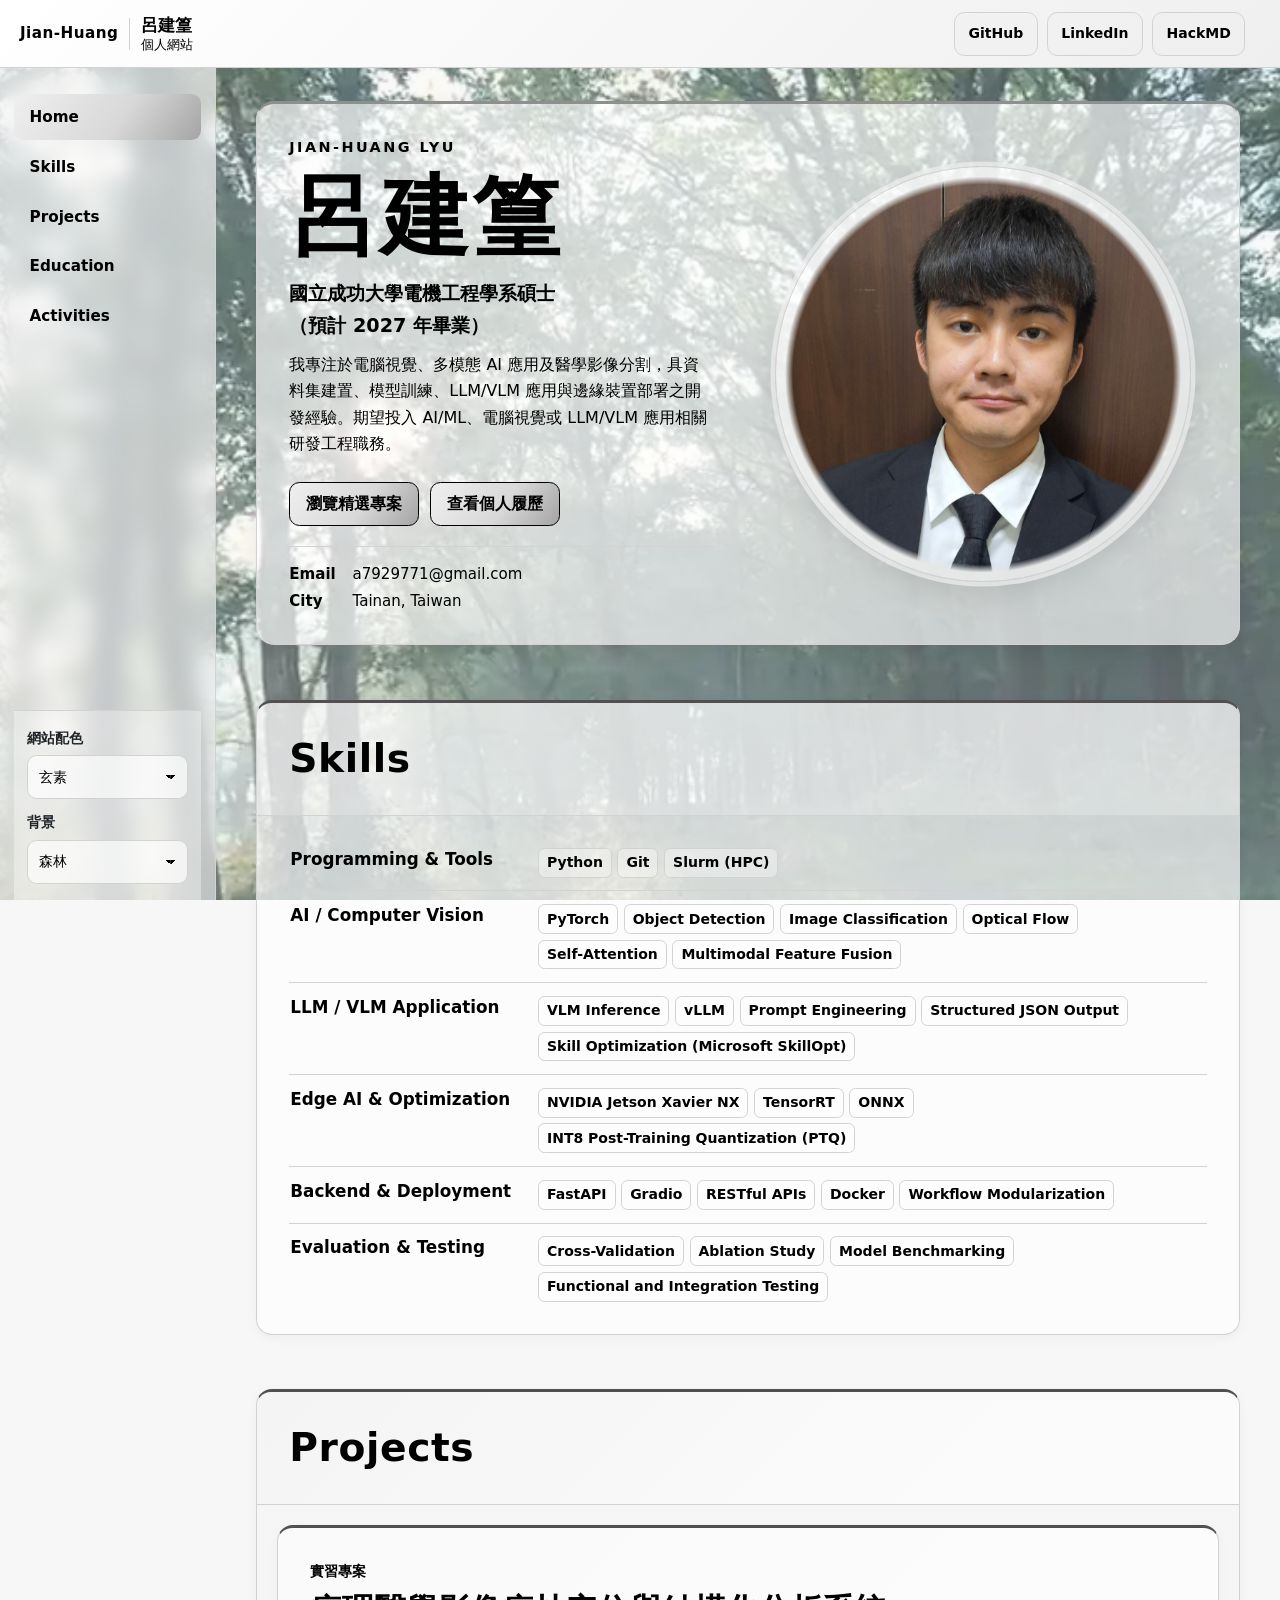
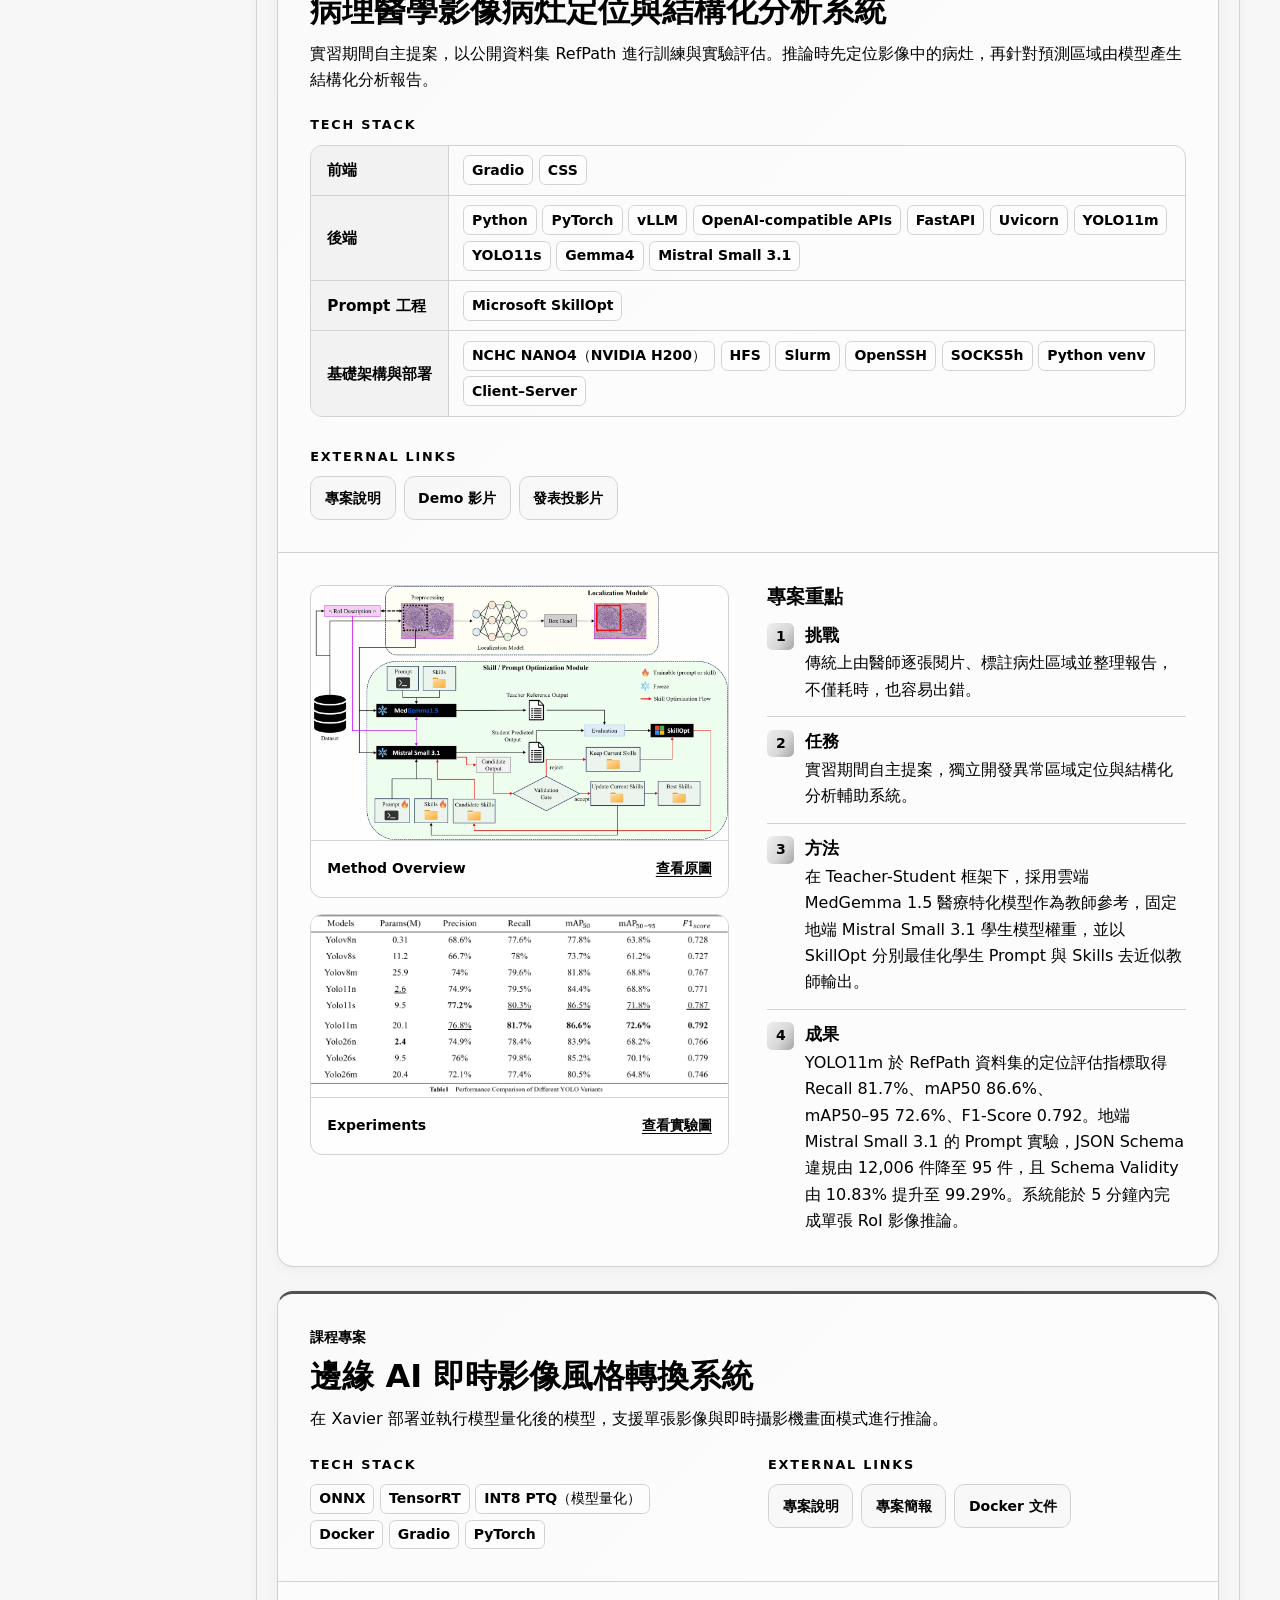
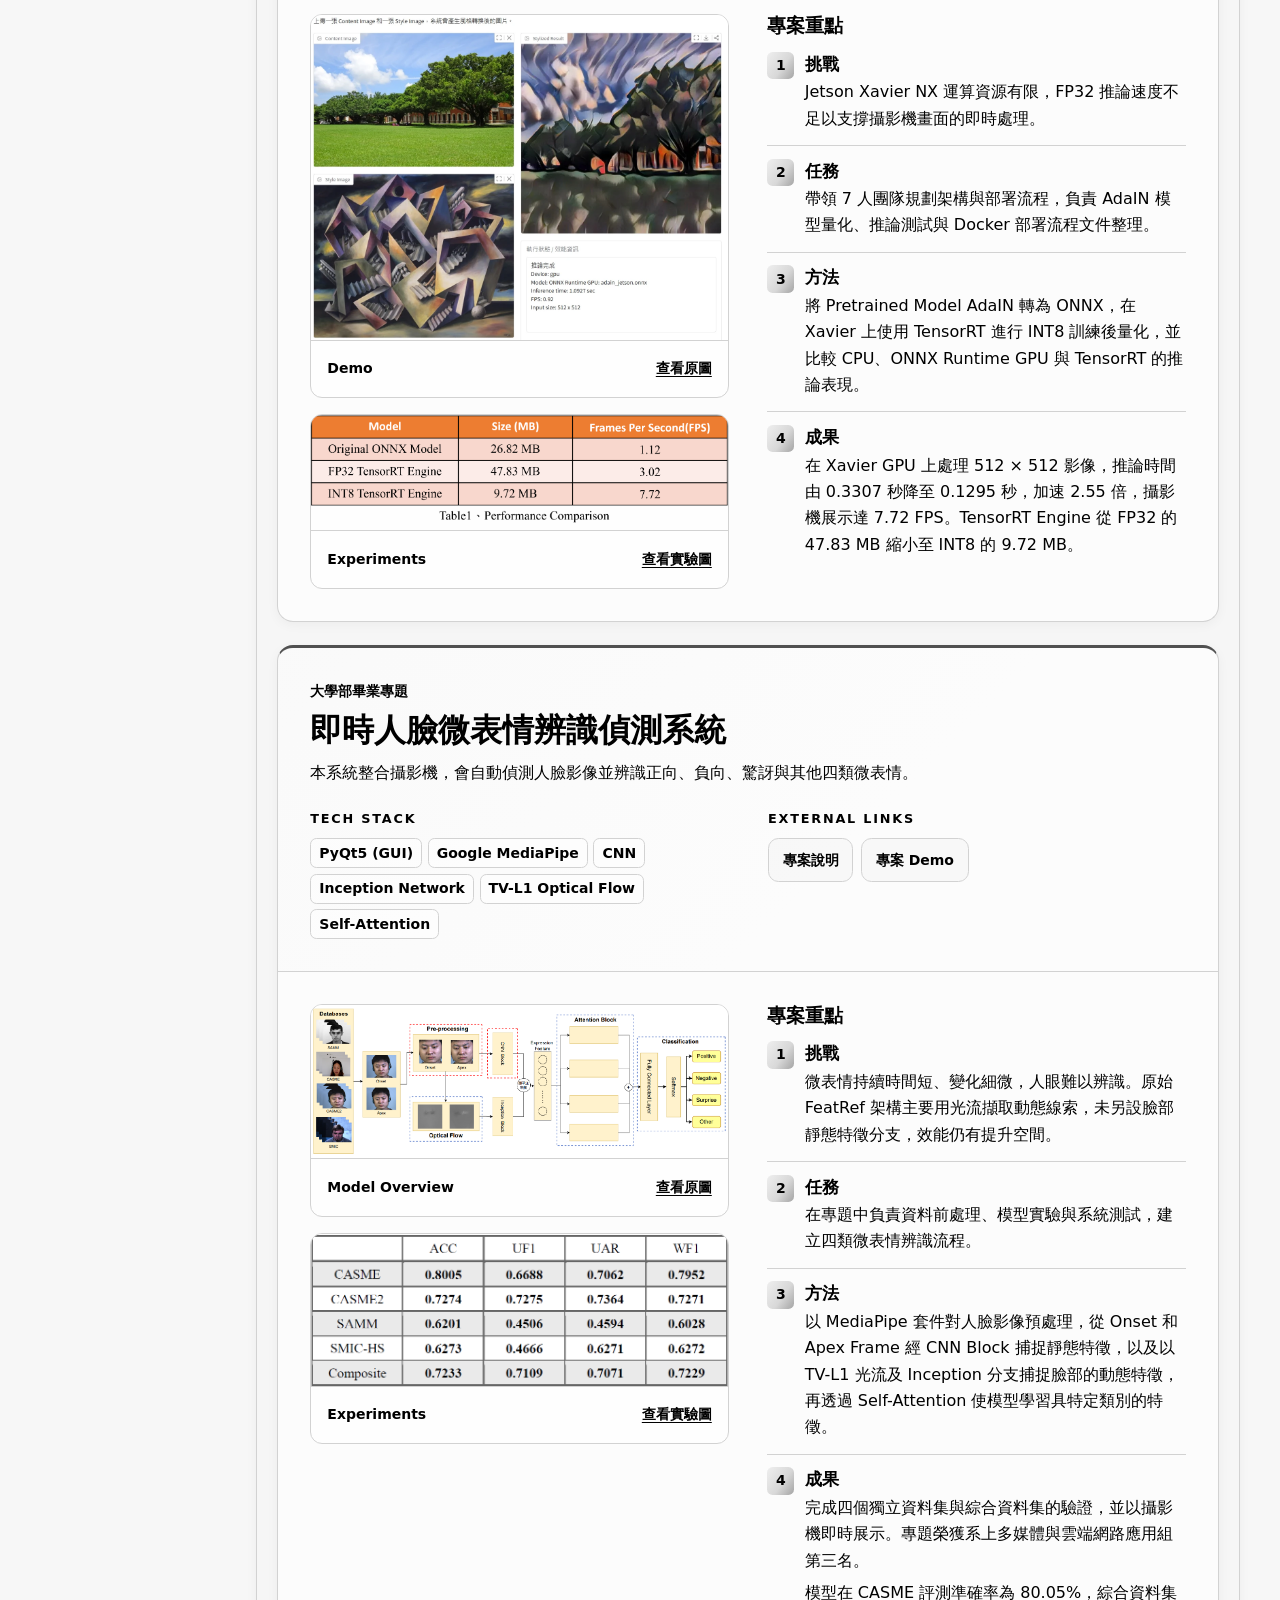
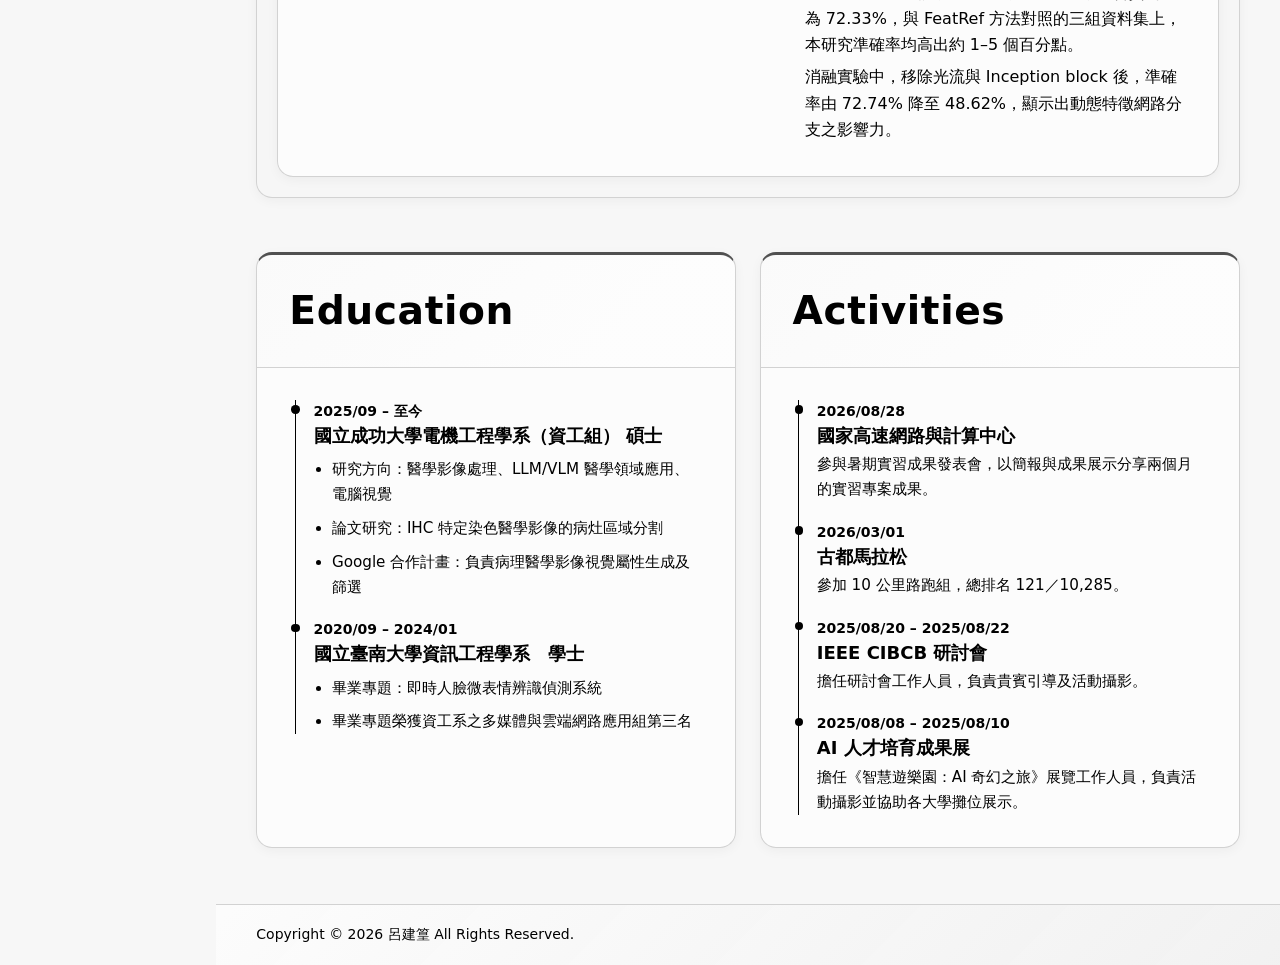
==== index.html @ 76d7e1f9 "Keep only the monochrome and mist palettes and default to monochrome Co-Authored-By: Claude Opus 5.5" ====
<!doctype html>
<html lang="zh-Hant" data-view-theme="monochrome">
<head>
    <meta charset="utf-8">
    <meta name="viewport" content="width=device-width, initial-scale=1">
    <meta name="theme-color" content="#f7f7f7">
    <meta name="description" content="呂建篁的個人作品集與履歷。探索電腦視覺、多模態 AI、醫學影像和 Jetson 邊緣部署專案。">
    <meta property="og:type" content="website">
    <meta property="og:title" content="呂建篁 Jian-Huang Lyu｜個人作品集">
    <meta property="og:description" content="電腦視覺、多模態 AI、醫學影像與邊緣部署作品集。">
    <title>呂建篁 Jian-Huang Lyu｜個人作品集</title>
    <link rel="stylesheet" href="css/styles.css">
    <link rel="stylesheet" href="css/portfolio.css?v=2607e5e10ac8">
    <script src="js/scripts.js?v=33ed504b6211" defer></script>
    <script src="js/image-viewer.js?v=9336eaff604a" defer></script>
</head>
<body class="portfolio sb-nav-fixed">
    <div class="site-background" aria-hidden="true">
        <div class="background-scene" data-background="forest">
            <img src="assets/img/forest-10s.webp" width="854" height="480" alt="" decoding="async" fetchpriority="low">
        </div>
        <div class="background-scene" data-background="beach" hidden>
            <img src="assets/img/beach-poster.webp" width="960" height="540" alt="" loading="lazy" decoding="async" fetchpriority="low">
            <video id="beach-background-video" data-background-src="assets/video/beach.mp4?v=7dfe1536e0ed" autoplay muted loop playsinline preload="none"></video>
        </div>
    </div>
    <a class="skip-link visually-hidden-focusable" href="#main-content">跳到主要內容</a>

    <header class="sb-topnav navbar navbar-expand">
        <a class="navbar-brand brand" href="#main-content">
            <span class="brand-mark" aria-hidden="true">Jian-Huang</span>
            <span class="brand-text">
                <span class="brand-name">呂建篁</span>
                <span class="brand-caption">個人網站</span>
            </span>
        </a>
        <div class="header-actions">
            <a class="btn btn-header" href="https://github.com/JianHuangLyu" target="_blank" rel="noopener">GitHub</a>
            <a class="btn btn-header" href="https://www.linkedin.com/in/jianhuanglyu" target="_blank" rel="noopener">LinkedIn</a>
            <a class="btn btn-header" href="https://hackmd.io/@abcd09500" target="_blank" rel="noopener">HackMD</a>
            <button class="btn btn-header menu-toggle" type="button" id="sidebarToggle" aria-expanded="false" aria-controls="layoutSidenav_nav" hidden>
                <span class="menu-icon" aria-hidden="true"></span>
                <span>章節選單</span>
            </button>
        </div>
    </header>

    <div id="layoutSidenav">
        <div id="layoutSidenav_nav">
            <nav class="sb-sidenav sb-sidenav-light" aria-label="主要導覽">
                <div class="sb-sidenav-menu">
                    <div class="nav" id="section-menu">
                        <a class="nav-link active" aria-current="location" href="#home" lang="en">Home</a>
                        <a class="nav-link" href="#skills" lang="en">Skills</a>
                        <a class="nav-link" href="#projects" lang="en">Projects</a>
                        <a class="nav-link" href="#education" lang="en">Education</a>
                        <a class="nav-link" href="#activities" lang="en">Activities</a>
                    </div>
                </div>
                <div class="sb-sidenav-footer" hidden>
                    <label class="view-theme-control" for="portfolio-view-theme">
                        網站配色
                        <select id="portfolio-view-theme">
                            <option value="monochrome">玄素</option>
                            <option value="mist">霧藍</option>
                        </select>
                    </label>
                    <div class="background-controls" hidden>
                        <label class="view-theme-control" for="portfolio-background">
                            背景
                            <select id="portfolio-background">
                                <option value="forest">森林</option>
                                <option value="beach" disabled>海灘</option>
                                <option value="none">無</option>
                            </select>
                        </label>
                        <button type="button" class="btn btn-header background-toggle" id="background-toggle" aria-controls="beach-background-video" hidden>播放背景</button>
                    </div>
                </div>
            </nav>
        </div>
        <div class="nav-scrim" aria-hidden="true" hidden></div>

        <div id="layoutSidenav_content">
            <main id="main-content" class="portfolio-shell" tabindex="-1">
                <section id="home" class="hero" aria-labelledby="hero-title" tabindex="-1">
                    <div class="hero-copy">
                        <p class="hero-name" lang="en">Jian-Huang Lyu</p>
                        <h1 id="hero-title">呂建篁</h1>
                        <p class="hero-focus">國立成功大學電機工程學系碩士<span class="hero-focus-note">（預計 2027 年畢業）</span></p>
                        <p class="hero-intro">我專注於電腦視覺、多模態 AI 應用及醫學影像分割，具資料集建置、模型訓練、LLM/VLM 應用與邊緣裝置部署之開發經驗。期望投入 AI/ML、電腦視覺或 LLM/VLM 應用相關研發工程職務。</p>
                        <div class="hero-actions">
                            <a class="btn btn-accent" href="#projects">瀏覽精選專案</a>
                            <a class="btn btn-accent" href="https://drive.google.com/file/d/1vBFfm8cvseu5qnkpBR-wVfnuOK81z-iy/view?usp=sharing" target="_blank" rel="noopener">查看個人履歷</a>
                        </div>
                        <dl class="hero-contact" lang="en" aria-label="Contact information">
                            <div><dt>Email</dt><dd><a>a7929771@gmail.com</a></dd></div>
                            <div><dt>City</dt><dd>Tainan, Taiwan</dd></div>
                        </dl>
                    </div>
                    <figure class="hero-portrait">
                        <img class="hero-image" src="assets/img/portrait.jpg" width="1108" height="1477" alt="呂建篁的個人照片" style="font-size: 9px">
                    </figure>
                </section>

                <section id="skills" class="portfolio-section" aria-labelledby="skills-title" tabindex="-1">
                    <div class="card resume-card">
                        <header class="project-header">
                            <h2 class="section-title" id="skills-title" lang="en">Skills</h2>
                        </header>
                        <div class="card-body">
                            <table class="skills-table" aria-labelledby="skills-title" lang="en">
                                <tbody>
                                    <tr>
                                        <th scope="row">Programming &amp; Tools</th>
                                        <td>
                                            <ul class="tag-list" role="list">
                                                <li>Python</li>
                                                <li>Git</li>
                                                <li>Slurm (HPC)</li>
                                            </ul>
                                        </td>
                                    </tr>
                                    <tr>
                                        <th scope="row">AI / Computer Vision</th>
                                        <td>
                                            <ul class="tag-list" role="list">
                                                <li>PyTorch</li>
                                                <li>Object Detection</li>
                                                <li>Image Classification</li>
                                                <li>Optical Flow</li>
                                                <li>Self-Attention</li>
                                                <li>Multimodal Feature Fusion</li>
                                            </ul>
                                        </td>
                                    </tr>
                                    <tr>
                                        <th scope="row">LLM / VLM Application</th>
                                        <td>
                                            <ul class="tag-list" role="list">
                                                <li>VLM Inference</li>
                                                <li>vLLM</li>
                                                <li>Prompt Engineering</li>
                                                <li>Structured JSON Output</li>
                                                <li>Skill Optimization (Microsoft SkillOpt)</li>
                                            </ul>
                                        </td>
                                    </tr>
                                    <tr>
                                        <th scope="row">Edge AI &amp; Optimization</th>
                                        <td>
                                            <ul class="tag-list" role="list">
                                                <li>NVIDIA Jetson Xavier NX</li>
                                                <li>TensorRT</li>
                                                <li>ONNX</li>
                                                <li>INT8 Post-Training Quantization (PTQ)</li>
                                            </ul>
                                        </td>
                                    </tr>
                                    <tr>
                                        <th scope="row">Backend &amp; Deployment</th>
                                        <td>
                                            <ul class="tag-list" role="list">
                                                <li>FastAPI</li>
                                                <li>Gradio</li>
                                                <li>RESTful APIs</li>
                                                <li>Docker</li>
                                                <li>Workflow Modularization</li>
                                            </ul>
                                        </td>
                                    </tr>
                                    <tr>
                                        <th scope="row">Evaluation &amp; Testing</th>
                                        <td>
                                            <ul class="tag-list" role="list">
                                                <li>Cross-Validation</li>
                                                <li>Ablation Study</li>
                                                <li>Model Benchmarking</li>
                                                <li>Functional and Integration Testing</li>
                                            </ul>
                                        </td>
                                    </tr>
                                </tbody>
                            </table>
                        </div>
                    </div>
                </section>

                <section id="projects" class="portfolio-section card projects-section" aria-labelledby="projects-title" tabindex="-1">
                    <header class="project-header">
                        <h2 class="section-title" id="projects-title" lang="en">Projects</h2>
                    </header>
                    <div class="project-list">
                        <article class="card project-card project-pathology" id="project-pathology" aria-labelledby="pathology-title" tabindex="-1">
                            <header class="project-header">
                                <p class="project-context">實習專案</p>
                                <h3 id="pathology-title">病理醫學影像病灶定位與結構化分析系統</h3>
                                <p class="project-summary">實習期間自主提案，以公開資料集 RefPath 進行訓練與實驗評估。推論時先定位影像中的病灶，再針對預測區域由模型產生結構化分析報告。</p>
                                <div class="project-meta">
                                    <section class="project-meta-panel project-tech">
                                        <h4 lang="en">Tech Stack</h4>
                                        <div class="project-stack-grid">
                                            <section class="project-stack-group">
                                                <h5>前端</h5>
                                                <ul class="tag-list project-skills" role="list">
                                                    <li>Gradio</li>
                                                    <li>CSS</li>
                                                </ul>
                                            </section>
                                            <section class="project-stack-group">
                                                <h5>後端</h5>
                                                <ul class="tag-list project-skills" role="list">
                                                    <li>Python</li>
                                                    <li>PyTorch</li>
                                                    <li>vLLM</li>
                                                    <li>OpenAI-compatible APIs</li>
                                                    <li>FastAPI</li>
                                                    <li>Uvicorn</li>
                                                    <li>YOLO11m</li>
                                                    <li>YOLO11s</li>
                                                    <li>Gemma4</li>
                                                    <li>Mistral Small 3.1</li>
                                                </ul>
                                            </section>
                                            <section class="project-stack-group">
                                                <h5>Prompt 工程</h5>
                                                <ul class="tag-list project-skills" role="list">
                                                    <li>Microsoft SkillOpt</li>
                                                </ul>
                                            </section>
                                            <section class="project-stack-group">
                                                <h5>基礎架構與部署</h5>
                                                <ul class="tag-list project-skills" role="list">
                                                    <li>NCHC NANO4（NVIDIA H200）</li>
                                                    <li>HFS</li>
                                                    <li>Slurm</li>
                                                    <li>OpenSSH</li>
                                                    <li>SOCKS5h</li>
                                                    <li>Python venv</li>
                                                    <li>Client–Server</li>
                                                </ul>
                                            </section>
                                        </div>
                                    </section>
                                    <section class="project-meta-panel project-resources">
                                        <h4 lang="en">External Links</h4>
                                        <div class="project-links" role="group" aria-label="實習專案連結">
                                            <a class="btn btn-header project-source" href="https://github.com/JianHuangLyu/Structured-Pathology-Image-Analysis-via-YOLO-Based-Abnormality-Detection-and-skill-optimization/blob/main/README.md" aria-describedby="pathology-title" target="_blank" rel="noopener">專案說明</a>
                                            <a class="btn btn-header" href="https://youtu.be/1BliE2S8V1c" aria-describedby="pathology-title" target="_blank" rel="noopener">Demo 影片</a>
                                            <a class="btn btn-header" href="https://docs.google.com/presentation/d/1-3s4H_59ZUVVIXolgl8v3kofn-X0EsVymyNLGiIA_hE/edit?usp=sharing" aria-describedby="pathology-title" target="_blank" rel="noopener">發表投影片</a>
                                        </div>
                                    </section>
                                </div>
                            </header>
                            <div class="project-body">
                                <div class="project-figures">
                                    <figure class="project-media">
                                        <img src="assets/img/projects/pathology-architecture.webp" width="1440" height="876" loading="lazy" decoding="async" alt="定位模型在病理影像框出候選區域，並比對教師與學生的輸出以迭代提示詞或技能。">
                                        <figcaption>
                                            <span class="project-media-caption">Method Overview</span>
                                            <button type="button" class="project-media-source" aria-haspopup="dialog" aria-controls="project-image-viewer" data-viewer-src="assets/img/projects/pathology-architecture-original.png" data-viewer-preview="assets/img/projects/pathology-architecture.webp" data-viewer-width="2837" data-viewer-height="1726" data-viewer-title="病理影像分析系統架構">查看原圖</button>
                                        </figcaption>
                                    </figure>
                                    <figure class="project-media" id="pathology-experiments">
                                        <img src="assets/img/projects/pathology-experiments/yolo-comparison-preview.webp" width="1120" height="487" loading="lazy" decoding="async" alt="YOLO 各版本的參數量、Precision、Recall、mAP 與 F1 分數比較。">
                                        <figcaption>
                                            <span class="project-media-caption" lang="en">Experiments</span>
                                            <button type="button" class="project-media-source" aria-haspopup="dialog" aria-controls="project-image-viewer" data-viewer-gallery="pathology-experiment-gallery">查看實驗圖</button>
                                        </figcaption>
                                    </figure>
                                    <figure class="project-visual project-flow" hidden>
                                        <figcaption>病理影像分析流程</figcaption>
                                        <ol class="flow-steps">
                                            <li>YOLO 定位</li><li>人工選取 ROI</li><li>VLM 報告</li>
                                        </ol>
                                    </figure>
                                </div>
                                <div class="project-notes">
                                    <h4>專案重點</h4>
                                    <ul class="star-list" role="list">
                                        <li class="star-situation">
                                            <span class="star-letter" aria-hidden="true">1</span>
                                            <div>
                                                <h5>挑戰</h5>
                                                <p>傳統上由醫師逐張閱片、標註病灶區域並整理報告，不僅耗時，也容易出錯。</p>
                                            </div>
                                        </li>
                                        <li class="star-task">
                                            <span class="star-letter" aria-hidden="true">2</span>
                                            <div>
                                                <h5>任務</h5>
                                                <p>實習期間自主提案，獨立開發異常區域定位與結構化分析輔助系統。</p>
                                            </div>
                                        </li>
                                        <li class="star-action">
                                            <span class="star-letter" aria-hidden="true">3</span>
                                            <div>
                                                <h5>方法</h5>
                                                <p>在 Teacher-&#8288;Student 框架下，採用雲端 MedGemma&nbsp;1.5 醫療特化模型作為教師參考，固定地端 Mistral&nbsp;Small&nbsp;3.1 學生模型權重，並以 SkillOpt 分別最佳化學生 Prompt 與 Skills 去近似教師輸出。</p>
                                            </div>
                                        </li>
                                        <li class="star-result">
                                            <span class="star-letter" aria-hidden="true">4</span>
                                            <div>
                                                <h5>成果</h5>
                                                <p>YOLO11m 於 RefPath 資料集的定位評估指標取得 Recall&nbsp;81.7%、mAP50&nbsp;86.6%、mAP50–&#8288;95&nbsp;72.6%、F1-&#8288;Score&nbsp;0.792。地端 Mistral&nbsp;Small&nbsp;3.1 的 Prompt 實驗，JSON&nbsp;Schema 違規由 12,006&nbsp;件降至 95&nbsp;件，且 Schema&nbsp;Validity 由 10.83% 提升至 99.29%。系統能於 5&nbsp;分鐘內完成單張 RoI 影像推論。</p>
                                            </div>
                                        </li>
                                    </ul>
                                </div>
                            </div>
                        </article>

                        <article class="card project-card project-edge" id="project-edge" aria-labelledby="edge-title" tabindex="-1">
                            <header class="project-header">
                                <p class="project-context">課程專案</p>
                                <h3 id="edge-title">邊緣 AI 即時影像風格轉換系統</h3>
                                <p class="project-summary">在 Xavier 部署並執行模型量化後的模型，支援單張影像與即時攝影機畫面模式進行推論。</p>
                                <div class="project-meta">
                                    <section class="project-meta-panel project-tech">
                                        <h4 lang="en">Tech Stack</h4>
                                        <ul class="tag-list project-skills" aria-label="使用技術" role="list">
                                            <li hidden>AdaIN</li><li>ONNX</li><li>TensorRT</li><li>INT8 PTQ（模型量化）</li><li>Docker</li><li>Gradio</li><li>PyTorch</li>
                                        </ul>
                                    </section>
                                    <section class="project-meta-panel project-resources">
                                        <h4 lang="en">External Links</h4>
                                        <div class="project-links" role="group" aria-label="邊緣 AI 專案連結">
                                            <a class="btn btn-header project-source" href="https://github.com/JianHuangLyu/Master/tree/main/114-2/ARTIFICAL%20INTELLIGENCE%20IN%20DIGITAL%20SIGNAL%20ANALYSIS%20AND%20ITS%20APPLICATIONS/Image-Style-Transfer" aria-describedby="edge-title" target="_blank" rel="noopener">專案說明</a>
                                            <a class="btn btn-header" href="https://docs.google.com/presentation/d/1BzTQxur_tb-BX7tnjprv2iyfuoyTL0Am/edit?usp=sharing&amp;ouid=105064244977899019676&amp;rtpof=true&amp;sd=true" aria-describedby="edge-title" target="_blank" rel="noopener">專案簡報</a>
                                            <a class="btn btn-header" href="https://hackmd.io/@abcd09500/r1MNSk1czg" aria-describedby="edge-title" target="_blank" rel="noopener">Docker 文件</a>
                                        </div>
                                    </section>
                                </div>
                            </header>
                            <div class="project-body">
                                <div class="project-figures">
                                    <figure class="project-media">
                                        <img src="assets/img/projects/jetson-style-transfer.webp" width="1226" height="954" loading="lazy" decoding="async" alt="原始草地照片與風格參考圖在左側，右側顯示套用幾何畫風的轉換結果。">
                                        <figcaption>
                                            <span class="project-media-caption">Demo</span>
                                            <button type="button" class="project-media-source" aria-haspopup="dialog" aria-controls="project-image-viewer" data-viewer-src="assets/img/projects/jetson-style-transfer-original.jpg" data-viewer-preview="assets/img/projects/jetson-style-transfer.webp" data-viewer-width="1226" data-viewer-height="954" data-viewer-title="即時影像風格轉換示範">查看原圖</button>
                                        </figcaption>
                                    </figure>
                                    <figure class="project-media" id="edge-experiments">
                                        <img src="assets/img/projects/edge-experiments/Result1.png" width="2513" height="691" loading="lazy" decoding="async" alt="原始 ONNX 模型、FP32 與 INT8 TensorRT 的模型體積與每秒影格數比較。">
                                        <figcaption>
                                            <span class="project-media-caption" lang="en">Experiments</span>
                                            <button type="button" class="project-media-source" aria-haspopup="dialog" aria-controls="project-image-viewer" data-viewer-gallery="edge-experiment-gallery">查看實驗圖</button>
                                        </figcaption>
                                    </figure>
                                    <figure class="project-visual project-flow" hidden>
                                        <figcaption>邊緣部署流程</figcaption>
                                        <ol class="flow-steps">
                                            <li>AdaIN 轉 ONNX</li><li>TensorRT INT8</li><li>Jetson 即時推論</li>
                                        </ol>
                                    </figure>
                                </div>
                                <div class="project-notes">
                                    <h4>專案重點</h4>
                                    <ul class="star-list" role="list">
                                        <li class="star-situation">
                                            <span class="star-letter" aria-hidden="true">1</span>
                                            <div>
                                                <h5>挑戰</h5>
                                                <p>Jetson&nbsp;Xavier&nbsp;NX 運算資源有限，FP32 推論速度不足以支撐攝影機畫面的即時處理。</p>
                                            </div>
                                        </li>
                                        <li class="star-task">
                                            <span class="star-letter" aria-hidden="true">2</span>
                                            <div>
                                                <h5>任務</h5>
                                                <p>帶領 7&nbsp;人團隊規劃架構與部署流程，負責 AdaIN 模型量化、推論測試與 Docker 部署流程文件整理。</p>
                                            </div>
                                        </li>
                                        <li class="star-action">
                                            <span class="star-letter" aria-hidden="true">3</span>
                                            <div>
                                                <h5>方法</h5>
                                                <p>將 Pretrained&nbsp;Model&nbsp;AdaIN 轉為 ONNX，在 Xavier 上使用 TensorRT 進行 INT8 訓練後量化，並比較 CPU、ONNX&nbsp;Runtime&nbsp;GPU 與 TensorRT 的推論表現。</p>
                                            </div>
                                        </li>
                                        <li class="star-result">
                                            <span class="star-letter" aria-hidden="true">4</span>
                                            <div>
                                                <h5>成果</h5>
                                                <p>在 Xavier&nbsp;GPU 上處理 512&nbsp;×&nbsp;512 影像，推論時間由 0.3307&nbsp;秒降至 0.1295&nbsp;秒，加速 2.55&nbsp;倍，攝影機展示達 7.72&nbsp;FPS。TensorRT&nbsp;Engine 從 FP32 的 47.83&nbsp;MB 縮小至 INT8 的 9.72&nbsp;MB。</p>
                                            </div>
                                        </li>
                                    </ul>
                                </div>
                            </div>
                        </article>

                        <article class="card project-card project-expression" id="project-expression" aria-labelledby="expression-title" tabindex="-1">
                            <header class="project-header">
                                <p class="project-context">大學部畢業專題</p>
                                <h3 id="expression-title">即時人臉微表情辨識偵測系統</h3>
                                <p class="project-summary">本系統整合攝影機，會自動偵測人臉影像並辨識正向、負向、驚訝與其他四類微表情。</p>
                                <div class="project-meta">
                                    <section class="project-meta-panel project-tech">
                                        <h4 lang="en">Tech Stack</h4>
                                        <ul class="tag-list project-skills" aria-label="使用技術" role="list">
                                            <li>PyQt5 (GUI)</li>
                                            <li>Google MediaPipe</li>
                                            <li>CNN</li>
                                            <li>Inception Network</li>
                                            <li>TV-L1 Optical Flow</li>
                                            <li>Self-Attention</li>
                                        </ul>
                                    </section>
                                    <section class="project-meta-panel project-resources">
                                        <h4 lang="en">External Links</h4>
                                        <div class="project-links" role="group" aria-label="微表情辨識專案連結">
                                            <a class="btn btn-header project-source" href="https://github.com/JianHuangLyu/Bachelor/blob/main/Senior%20Project/README.md" aria-describedby="expression-title" target="_blank" rel="noopener">專案說明</a>
                                            <a class="btn btn-header" href="https://www.youtube.com/watch?v=WqFC5YTgZJo" aria-describedby="expression-title" target="_blank" rel="noopener">專案 Demo</a>
                                        </div>
                                    </section>
                                </div>
                            </header>
                            <div class="project-body">
                                <div class="project-figures">
                                    <figure class="project-media">
                                        <img src="assets/img/projects/ProjectArchitecture.png" width="1377" height="506" loading="lazy" decoding="async" alt="微表情辨識模型融合影格的靜態特徵與光流的動態特徵，再以注意力機制進行分類。">
                                        <figcaption>
                                            <span class="project-media-caption">Model Overview</span>
                                            <button type="button" class="project-media-source" aria-haspopup="dialog" aria-controls="project-image-viewer" data-viewer-src="assets/img/projects/ProjectArchitecture.png" data-viewer-title="多模態微表情辨識模型架構">查看原圖</button>
                                        </figcaption>
                                    </figure>
                                    <figure class="project-media" id="expression-experiments">
                                        <img src="assets/img/projects/experiments/Performance.png" width="886" height="323" loading="lazy" decoding="async" alt="微表情模型在各資料集上的 ACC、UF1、UAR 與 WF1 評估結果。">
                                        <figcaption>
                                            <span class="project-media-caption" lang="en">Experiments</span>
                                            <button type="button" class="project-media-source" aria-haspopup="dialog" aria-controls="project-image-viewer" data-viewer-gallery="expression-experiment-gallery">查看實驗圖</button>
                                        </figcaption>
                                    </figure>
                                    <figure class="project-visual project-flow" hidden>
                                        <figcaption>微表情辨識流程</figcaption>
                                        <ol class="flow-steps">
                                            <li>影像＋光流</li><li>自注意力融合</li><li>四類表情分類</li>
                                        </ol>
                                    </figure>
                                </div>
                                <div class="project-notes">
                                    <h4>專案重點</h4>
                                    <ul class="star-list" role="list">
                                        <li class="star-situation">
                                            <span class="star-letter" aria-hidden="true">1</span>
                                            <div>
                                                <h5>挑戰</h5>
                                                <p>微表情持續時間短、變化細微，人眼難以辨識。原始 FeatRef 架構主要用光流擷取動態線索，未另設臉部靜態特徵分支，效能仍有提升空間。</p>
                                            </div>
                                        </li>
                                        <li class="star-task">
                                            <span class="star-letter" aria-hidden="true">2</span>
                                            <div>
                                                <h5>任務</h5>
                                                <p>在專題中負責資料前處理、模型實驗與系統測試，建立四類微表情辨識流程。</p>
                                            </div>
                                        </li>
                                        <li class="star-action">
                                            <span class="star-letter" aria-hidden="true">3</span>
                                            <div>
                                                <h5>方法</h5>
                                                <p>以 MediaPipe 套件對人臉影像預處理，從 Onset 和 Apex&nbsp;Frame 經 CNN&nbsp;Block 捕捉靜態特徵，以及以 TV-&#8288;L1 光流及 Inception 分支捕捉臉部的動態特徵，再透過 Self-&#8288;Attention 使模型學習具特定類別的特徵。</p>
                                            </div>
                                        </li>
                                        <li class="star-result" id="expression-results" tabindex="-1">
                                            <span class="star-letter" aria-hidden="true">4</span>
                                            <div>
                                                <h5 id="expression-results-title">成果</h5>
                                                <p>完成四個獨立資料集與綜合資料集的驗證，並以攝影機即時展示。專題榮獲系上多媒體與雲端網路應用組第三名。</p>
                                                <p>模型在 CASME 評測準確率為 80.05%，綜合資料集為 72.33%，與 FeatRef 方法對照的三組資料集上，本研究準確率均高出約 1–&#8288;5&nbsp;個百分點。</p>
                                                <p>消融實驗中，移除光流與 Inception&nbsp;block 後，準確率由 72.74% 降至 48.62%，顯示出動態特徵網路分支之影響力。</p>
                                            </div>
                                        </li>
                                    </ul>
                                </div>
                            </div>
                        </article>
                    </div>
                </section>

                <section id="education" class="portfolio-section" aria-labelledby="education-title" tabindex="-1">
                    <div class="card resume-card" id="resume-education">
                        <header class="project-header">
                            <h2 class="section-title" id="education-title" lang="en">Education</h2>
                        </header>
                        <div class="card-body">
                            <ol class="timeline" role="list">
                                <li>
                                    <p class="timeline-date"><time datetime="2025-09">2025/09</time> – 至今</p>
                                    <h4>國立成功大學電機工程學系<span class="text-nowrap">（資工組） 碩士</span></h4>
                                    <ul class="timeline-points">
                                        <li>研究方向：醫學影像處理、LLM/VLM 醫學領域應用、電腦視覺</li>
                                        <li>論文研究：IHC 特定染色醫學影像的病灶區域分割</li>
                                        <li>Google 合作計畫：負責病理醫學影像視覺屬性生成及篩選</li>
                                    </ul>
                                </li>
                                <li>
                                    <p class="timeline-date"><time datetime="2020-09">2020/09</time> – <time datetime="2024-01">2024/01</time></p>
                                    <h4>國立臺南大學資訊工程學系　學士</h4>
                                    <ul class="timeline-points">
                                        <li>畢業專題：即時人臉微表情辨識偵測系統</li>
                                        <li>畢業專題榮獲資工系之多媒體與雲端網路應用組第三名</li>
                                    </ul>
                                </li>
                            </ol>
                        </div>
                    </div>
                </section>

                <section id="activities" class="portfolio-section" aria-labelledby="activities-title" tabindex="-1">
                    <div class="card resume-card">
                        <header class="project-header">
                            <h2 class="section-title" id="activities-title" lang="en">Activities</h2>
                        </header>
                        <div class="card-body">
                            <ol class="timeline" role="list">
                                <li>
                                    <p class="timeline-date"><time datetime="2026-08-28">2026/08/28</time></p>
                                    <h3>國家高速網路與計算中心</h3>
                                    <p>參與暑期實習成果發表會，以簡報與成果展示分享兩個月的實習專案成果。</p>
                                </li>
                                <li>
                                    <p class="timeline-date"><time datetime="2026-03-01">2026/03/01</time></p>
                                    <h3>古都馬拉松</h3>
                                    <p>參加 10&nbsp;公里路跑組，總排名 121&#8288;／&#8288;10,285。</p>
                                </li>
                                <li>
                                    <p class="timeline-date"><time datetime="2025-08-20">2025/08/20</time> – <time datetime="2025-08-22">2025/08/22</time></p>
                                    <h3>IEEE&nbsp;CIBCB 研討會</h3>
                                    <p>擔任研討會工作人員，負責貴賓引導及活動攝影。</p>
                                </li>
                                <li>
                                    <p class="timeline-date"><time datetime="2025-08-08">2025/08/08</time> – <time datetime="2025-08-10">2025/08/10</time></p>
                                    <h3>AI 人才培育成果展</h3>
                                    <p>擔任《智慧遊樂園：AI 奇幻之旅》展覽工作人員，負責活動攝影並協助各大學攤位展示。</p>
                                </li>
                            </ol>
                        </div>
                    </div>
                </section>
            </main>

            <footer class="site-footer">
                <div class="portfolio-shell">
                    <span>Copyright © 2026 呂建篁 All Rights Reserved.</span>
                </div>
            </footer>
        </div>
    </div>

    <dialog class="image-viewer-dialog" id="project-image-viewer" aria-labelledby="viewer-title">
        <header class="image-viewer-toolbar">
            <h2 id="viewer-title">圖片檢視</h2>
            <button type="button" class="btn btn-header image-viewer-close" id="viewer-close" autofocus>關閉</button>
            <div class="image-viewer-controls" role="group" aria-label="圖片縮放">
                <button type="button" class="btn btn-header" id="viewer-zoom-out" aria-label="縮小" title="縮小（−）" disabled>−</button>
                <output id="viewer-zoom-level" aria-label="縮放比例" aria-live="off">—</output>
                <button type="button" class="btn btn-header" id="viewer-zoom-in" aria-label="放大" title="放大（+）" disabled>+</button>
                <button type="button" class="btn btn-header" id="viewer-fit" title="符合視窗（0）" disabled>符合視窗</button>
            </div>
        </header>
        <div class="image-viewer-stage" role="region" aria-label="圖片顯示區" tabindex="0">
            <div class="image-viewer-content">
                <img id="viewer-image" alt="" draggable="false" hidden>
                <p id="viewer-message" role="status" hidden></p>
            </div>
        </div>
        <div class="image-viewer-gallery image-viewer-gallery--scrollable" id="pathology-experiment-gallery" role="group" aria-label="切換實習專案實驗圖" hidden>
            <button type="button" class="btn btn-header image-viewer-thumbnail" aria-pressed="false" data-viewer-src="assets/img/projects/pathology-experiments/yolo-comparison.png" data-viewer-preview="assets/img/projects/pathology-experiments/yolo-comparison-preview.webp" data-viewer-width="3315" data-viewer-height="1442" data-viewer-title="YOLO Comparison">
                <img src="assets/img/projects/pathology-experiments/yolo-comparison-preview.webp" width="1120" height="487" loading="lazy" decoding="async" alt="">
                <span lang="en">YOLO Comparison</span>
            </button>
            <button type="button" class="btn btn-header image-viewer-thumbnail" aria-pressed="false" data-viewer-src="assets/img/projects/pathology-experiments/localization.png" data-viewer-preview="assets/img/projects/pathology-experiments/localization-view.webp" data-viewer-width="4168" data-viewer-height="1464" data-viewer-title="YOLO Localization">
                <img src="assets/img/projects/pathology-experiments/localization-preview.webp" width="640" height="225" loading="lazy" decoding="async" alt="">
                <span lang="en">YOLO Localization</span>
            </button>
            <button type="button" class="btn btn-header image-viewer-thumbnail" aria-pressed="false" data-viewer-src="assets/img/projects/pathology-experiments/soft-score.png" data-viewer-preview="assets/img/projects/pathology-experiments/soft-score-preview.webp" data-viewer-width="1967" data-viewer-height="606" data-viewer-title="Soft Score">
                <img src="assets/img/projects/pathology-experiments/soft-score-preview.webp" width="1040" height="320" loading="lazy" decoding="async" alt="">
                <span lang="en">Soft Score</span>
            </button>
            <button type="button" class="btn btn-header image-viewer-thumbnail" aria-pressed="false" data-viewer-src="assets/img/projects/pathology-experiments/field-similarity.png" data-viewer-preview="assets/img/projects/pathology-experiments/field-similarity-preview.webp" data-viewer-width="2208" data-viewer-height="633" data-viewer-title="Field Similarity">
                <img src="assets/img/projects/pathology-experiments/field-similarity-preview.webp" width="1120" height="321" loading="lazy" decoding="async" alt="">
                <span lang="en">Field Similarity</span>
            </button>
            <button type="button" class="btn btn-header image-viewer-thumbnail" aria-pressed="false" data-viewer-src="assets/img/projects/pathology-experiments/schema-validity.png" data-viewer-preview="assets/img/projects/pathology-experiments/schema-validity-preview.webp" data-viewer-width="2055" data-viewer-height="564" data-viewer-title="Schema Validity">
                <img src="assets/img/projects/pathology-experiments/schema-validity-preview.webp" width="1080" height="296" loading="lazy" decoding="async" alt="">
                <span lang="en">Schema Validity</span>
            </button>
            <button type="button" class="btn btn-header image-viewer-thumbnail" aria-pressed="false" data-viewer-src="assets/img/projects/pathology-experiments/schema-violations.png" data-viewer-preview="assets/img/projects/pathology-experiments/schema-violations-preview.webp" data-viewer-width="2064" data-viewer-height="563" data-viewer-title="Schema Violations">
                <img src="assets/img/projects/pathology-experiments/schema-violations-preview.webp" width="1080" height="295" loading="lazy" decoding="async" alt="">
                <span lang="en">Schema Violations</span>
            </button>
        </div>
        <div class="image-viewer-gallery" id="edge-experiment-gallery" role="group" aria-label="切換實驗圖" hidden>
            <button type="button" class="btn btn-header image-viewer-thumbnail" aria-pressed="false" data-viewer-src="assets/img/projects/edge-experiments/Result1.png" data-viewer-title="Model Size &amp; FPS">
                <img src="assets/img/projects/edge-experiments/Result1.png" width="2513" height="691" loading="lazy" decoding="async" alt="">
                <span lang="en">Model Size &amp; FPS</span>
            </button>
            <button type="button" class="btn btn-header image-viewer-thumbnail" aria-pressed="false" data-viewer-src="assets/img/projects/edge-experiments/Result2.png" data-viewer-title="CPU / GPU Inference Time">
                <img src="assets/img/projects/edge-experiments/Result2.png" width="2692" height="688" loading="lazy" decoding="async" alt="">
                <span lang="en">CPU / GPU Inference Time</span>
            </button>
        </div>
        <div class="image-viewer-gallery" id="expression-experiment-gallery" role="group" aria-label="切換實驗圖" hidden>
            <button type="button" class="btn btn-header image-viewer-thumbnail" aria-pressed="false" data-viewer-src="assets/img/projects/experiments/Performance.png" data-viewer-title="Performance">
                <img src="assets/img/projects/experiments/Performance.png" width="886" height="323" loading="lazy" decoding="async" alt="">
                <span lang="en">Performance</span>
            </button>
            <button type="button" class="btn btn-header image-viewer-thumbnail" aria-pressed="false" data-viewer-src="assets/img/projects/experiments/ExperimentCompare.png" data-viewer-title="Experiment Compare">
                <img src="assets/img/projects/experiments/ExperimentCompare.png" width="999" height="164" loading="lazy" decoding="async" alt="">
                <span lang="en">Experiment Compare</span>
            </button>
            <button type="button" class="btn btn-header image-viewer-thumbnail" aria-pressed="false" data-viewer-src="assets/img/projects/experiments/AblationStudy.png" data-viewer-title="Ablation Study">
                <img src="assets/img/projects/experiments/AblationStudy.png" width="964" height="246" loading="lazy" decoding="async" alt="">
                <span lang="en">Ablation Study</span>
            </button>
        </div>
    </dialog>
</body>
</html>
---- css/portfolio.css ----
:root {
  --warm-paper: color-mix(in srgb, var(--wash) 52%, var(--canvas));
  --header-height: 4.25rem;
  --sidebar-width: 13.5rem;
  scroll-padding-top: calc(var(--header-height) + 1rem);
}

:root,
:root[data-view-theme] {
  --ink: #000;
  --brown-gradient: linear-gradient(125deg, var(--wash) 0%, var(--tint) 57%, color-mix(in srgb, var(--tint) 76%, var(--accent)) 100%);
  --bar-gradient: linear-gradient(125deg, var(--accent) 0%, color-mix(in srgb, var(--accent) 70%, var(--tint)) 100%);
  --paper-gradient: linear-gradient(135deg, color-mix(in srgb, var(--wash) 72%, var(--surface)) 0%, var(--surface) 74%);
  --portrait-gradient: linear-gradient(145deg, var(--surface) 15%, var(--warm-paper) 55%, var(--tint) 100%);
  --portrait-line: var(--line);
  --portrait-ring: color-mix(in srgb, var(--wash) 72%, transparent);
  --portrait-shadow: color-mix(in srgb, var(--shadow-ink) 11%, transparent);
  --bar-surface: color-mix(in srgb, var(--line) 78%, var(--surface));
  --shadow-ink: color-mix(in srgb, var(--accent) 55%, #171717);
  --nav-scrim: color-mix(in srgb, var(--shadow-ink) 73%, transparent);
}

:root,
:root[data-view-theme="mist"] {
  --canvas: #f3f7fc;
  --surface: #fbfdff;
  --line: #cddce9;
  --accent: #3c5874;
  --wash: #e6eff9;
  --tint: #bacee3;
}

:root[data-view-theme="monochrome"] {
  --canvas: #f7f7f7;
  --surface: #fff;
  --line: #d2d2d2;
  --accent: #000;
  --wash: #efefef;
  --tint: #d8d8d8;
}

.portfolio {
  --bs-body-color: var(--ink);
  --bs-link-color: var(--ink);
  --bs-link-hover-color: var(--ink);
  background: var(--canvas);
  color: var(--ink);
  font-family: system-ui, "Noto Sans TC", "Microsoft JhengHei", "PingFang TC", sans-serif;
  line-height: 1.65;
}

.portfolio:has(> .site-background:not([hidden])) {
  --panel-surface: color-mix(in srgb, var(--surface) 66%, transparent);
  --panel-wash: color-mix(in srgb, var(--wash) 63%, transparent);
  --inset-surface: color-mix(in srgb, var(--surface) 34%, transparent);
  --inset-wash: color-mix(in srgb, var(--wash) 38%, transparent);
  --chrome-gradient: linear-gradient(135deg, var(--panel-surface), var(--panel-wash));
  --chrome-backdrop: blur(10px);
  --portrait-gradient: linear-gradient(145deg, var(--panel-surface) 15%, var(--panel-wash) 100%);
  --nav-scrim: color-mix(in srgb, var(--shadow-ink) 48%, transparent);
  isolation: isolate;
}

/* The fixed navigation can use its tinted gradient over video without filtering every frame. */
.portfolio:has(> .site-background video.has-frame) {
  --chrome-backdrop: none;
}

.site-background {
  position: fixed;
  z-index: -1;
  inset: 0;
  overflow: hidden;
  background: var(--canvas);
  pointer-events: none;
}

.background-scene,
.background-scene > :is(img, video),
.site-background::after {
  position: absolute;
  inset: 0;
}

.background-scene > :is(img, video) {
  display: block;
  width: 100%;
  height: 100%;
  object-fit: cover;
}

.background-scene > video {
  opacity: 0;
}

.background-scene > video.has-frame {
  opacity: 1;
}

.site-background::after {
  content: "";
  background: linear-gradient(180deg,
    color-mix(in srgb, var(--wash) 32%, transparent),
    color-mix(in srgb, var(--canvas) 40%, transparent));
}

.portfolio a {
  color: var(--ink);
  text-underline-offset: 0.2em;
}

.portfolio ::selection {
  background: var(--tint);
  color: var(--ink);
}

.portfolio :is(a, button, select, [tabindex="-1"]):focus-visible {
  outline: 3px solid var(--ink);
  outline-offset: 3px;
  box-shadow: none;
}

.portfolio :is(.btn, .project-links > a) {
  --bs-btn-color: var(--ink);
  --bs-btn-hover-color: var(--ink);
  --bs-btn-active-color: var(--ink);
  display: inline-flex;
  align-items: center;
  justify-content: center;
  min-height: 2.75rem;
  padding: 0.55rem 1rem;
  border-radius: 0.65rem;
  font-weight: 650;
}

.portfolio .skip-link {
  position: fixed;
  z-index: 1040;
  top: 0.5rem;
  left: 0.5rem;
  padding: 0.55rem 0.85rem;
  border-radius: 0.5rem;
  background: var(--surface);
}

.portfolio .sb-topnav {
  justify-content: space-between;
  gap: 1rem;
  height: var(--header-height);
  padding: 0 clamp(1rem, 2.7vw, 2.5rem) 0 1.25rem;
  border-bottom: 1px solid var(--line);
  background: var(--paper-gradient);
}

.portfolio:has(> .site-background:not([hidden])) .sb-topnav {
  background: transparent;
}

.portfolio:has(> .site-background:not([hidden])) .sb-topnav::before {
  position: absolute;
  z-index: -1;
  inset: 0;
  content: "";
}

.portfolio:has(> .site-background:not([hidden])) .sb-topnav::before,
.portfolio:has(> .site-background:not([hidden])) #layoutSidenav #layoutSidenav_nav {
  background: var(--chrome-gradient);
  -webkit-backdrop-filter: var(--chrome-backdrop);
  backdrop-filter: var(--chrome-backdrop);
}

/* 頂端導覽列會蓋在捲動的內文上，改用不透明背景避免透字；側邊欄後面只有影片，維持半透明 */
.portfolio:has(> .site-background:not([hidden])) .sb-topnav::before {
  background: linear-gradient(135deg, var(--surface), var(--wash));
}

.portfolio .sb-topnav .brand {
  display: inline-flex;
  align-items: center;
  gap: 0.7rem;
  width: auto;
  min-width: 0;
  padding: 0;
  color: var(--ink);
  white-space: nowrap;
}

.brand-mark {
  display: grid;
  min-width: 2.1rem;
  min-height: 2rem;
  flex: none;
  padding-right: 0.65rem;
  place-items: center;
  border-right: 1px solid var(--line);
  color: var(--ink);
  font-size: 0.95rem;
  font-weight: 780;
  letter-spacing: 0.03em;
}

.brand-text {
  display: grid;
  min-width: 0;
  gap: 0.12rem;
  line-height: 1.2;
}

.brand-name,
.brand-caption {
  overflow: hidden;
  text-overflow: ellipsis;
}

.brand-name {
  font-size: 1.06rem;
  font-weight: 750;
}

.brand-caption {
  font-size: 0.81rem;
}

.header-actions {
  display: flex;
  flex: none;
  align-items: center;
  gap: 0.55rem;
}

.portfolio :is(.btn-header, .project-links > a) {
  padding-inline: 0.85rem;
  border: 1px solid var(--line);
  background: var(--button-wash, var(--wash));
  color: var(--ink);
  font-size: 0.875rem;
}

.portfolio:has(> .site-background:not([hidden])) :is(.sb-topnav, .sb-sidenav-footer, .project-links) {
  --button-wash: var(--inset-wash);
}

.portfolio :is(.btn-header, .project-links > a):is(:hover, [aria-expanded="true"]) {
  border-color: var(--accent);
  background: var(--brown-gradient);
}

.portfolio .btn.menu-toggle {
  display: none;
  gap: 0.5rem;
}

.menu-icon {
  width: 1rem;
  height: 0.75rem;
  flex: none;
  border-block: 2px solid currentColor;
  background: linear-gradient(currentColor, currentColor) center / 100% 2px no-repeat;
}

.portfolio #layoutSidenav {
  display: block;
  padding-top: var(--header-height);
}

.portfolio #layoutSidenav #layoutSidenav_nav {
  top: var(--header-height);
  right: auto;
  width: var(--sidebar-width);
  height: calc(100vh - var(--header-height));
  height: calc(100dvh - var(--header-height));
  border-right: 1px solid var(--line);
  background: var(--surface);
}

.portfolio #layoutSidenav #layoutSidenav_nav:not(:has(.nav-link[href]:not([hidden]))) {
  display: none;
}

.portfolio #layoutSidenav #layoutSidenav_nav .sb-sidenav {
  padding: 1.65rem 0.85rem 0;
  background: linear-gradient(180deg, var(--surface) 20%, var(--wash) 100%);
  overscroll-behavior: contain;
}

.portfolio:has(> .site-background:not([hidden])) #layoutSidenav #layoutSidenav_nav .sb-sidenav {
  background: transparent;
}

.portfolio .sb-sidenav .nav {
  gap: 0.25rem;
}

.portfolio #layoutSidenav #layoutSidenav_nav .nav-link {
  min-height: 2.75rem;
  padding: 0.65rem 1rem;
  border-radius: 0.6rem;
  color: var(--ink);
  font-size: 0.95rem;
  font-weight: 600;
}

.portfolio #layoutSidenav #layoutSidenav_nav .nav-link:is(:hover, .active) {
  background: var(--brown-gradient);
}

.portfolio .sb-sidenav-footer {
  padding: 1rem 0.85rem;
  border-top: 1px solid var(--line);
  background: var(--surface);
  font-size: 0.875rem;
}

.portfolio:has(> .site-background:not([hidden])) .sb-sidenav-footer {
  background: var(--inset-surface);
}

.view-theme-control {
  display: grid;
  gap: 0.35rem;
  margin: 0;
  font-size: 0.875rem;
  font-weight: 650;
}

.view-theme-control select {
  width: 100%;
  min-height: 2.75rem;
  padding: 0.4rem 2rem 0.4rem 0.65rem;
  appearance: none;
  border: 1px solid var(--line);
  border-radius: 0.6rem;
  background-color: var(--surface);
  background-image: linear-gradient(45deg, transparent 50%, var(--accent) 50%), linear-gradient(135deg, var(--accent) 50%, transparent 50%);
  background-position: right 1rem center, right 0.7rem center;
  background-size: 0.3rem 0.3rem;
  background-repeat: no-repeat;
  color: var(--ink);
  cursor: pointer;
}

.portfolio:has(> .site-background:not([hidden])) .view-theme-control select {
  background-color: var(--panel-surface);
}

.view-theme-control option {
  background-color: var(--surface);
}

.background-controls {
  margin-top: 0.75rem;
}

.site-footer .background-controls {
  margin-top: 0;
}

.background-toggle {
  width: 100%;
  margin-top: 0.65rem;
}

.portfolio #layoutSidenav #layoutSidenav_content {
  top: 0;
  min-height: calc(100vh - var(--header-height));
  padding: 0;
  margin: 0;
  background-color: var(--wash);
  background-image: linear-gradient(180deg, var(--wash), var(--warm-paper) 48%, var(--wash));
}

.portfolio:has(> .site-background:not([hidden])) #layoutSidenav #layoutSidenav_content {
  background: transparent;
}

.portfolio.sb-sidenav-toggled #layoutSidenav #layoutSidenav_content::before {
  content: none;
}

.portfolio-shell {
  width: 100%;
  max-width: 82rem;
  padding-inline: clamp(1rem, 3.15vw, 3.25rem);
  margin-inline: auto;
}

main.portfolio-shell {
  padding-block: clamp(1.25rem, 2.6vw, 2.4rem) 3.5rem;
}

.site-banner,
.hero {
  border: 1px solid var(--line);
  border-radius: clamp(0.8rem, 1.5vw, 1.15rem);
  box-shadow: 0 0.35rem 1.25rem color-mix(in srgb, var(--shadow-ink) 7.5%, transparent);
}

.site-banner {
  margin: 0;
  overflow: hidden;
  background: var(--wash);
}

.site-banner > img {
  display: block;
  width: 100%;
  height: auto;
}

.hero {
  display: grid;
  grid-template-columns: minmax(0, 1fr) minmax(0, 1.05fr);
  align-items: center;
  gap: clamp(1.4rem, 3.5vw, 3.4rem);
  padding: clamp(1.1rem, 2.85vw, 2rem);
  border-top-width: 3px;
  border-top-color: color-mix(in srgb, var(--accent) 32%, var(--line));
  background: var(--surface);
}

.hero-portrait {
  --portrait-rim: clamp(0.37rem, 1vw, 0.55rem);
  position: relative;
  width: min(100%, 26rem);
  aspect-ratio: 1;
  justify-self: center;
  margin: 0;
  border: 1px solid var(--portrait-line);
  border-radius: 50%;
  background: var(--portrait-gradient);
  box-shadow: 0 0 0 0.28rem var(--portrait-ring), 0 0.8rem 1.8rem var(--portrait-shadow);
}

.hero-image {
  position: absolute;
  inset: var(--portrait-rim);
  display: block;
  width: calc(100% - 2 * var(--portrait-rim));
  height: calc(100% - 2 * var(--portrait-rim));
  border-radius: 50%;
  object-fit: cover;
  object-position: 50% 4%;
  -webkit-mask-image: radial-gradient(circle closest-side, #000 96%, transparent 100%);
  mask-image: radial-gradient(circle closest-side, #000 96%, transparent 100%);
}

.hero-copy {
  max-width: 30rem;
}

.hero-name {
  margin: 0 0 0.55rem;
  font-size: 0.9rem;
  font-weight: 680;
  letter-spacing: 0.17em;
  text-transform: uppercase;
}

.hero h1 {
  margin: 0 0 0.9rem;
  font-size: clamp(3.5rem, 7.35vw, 5.5rem);
  font-weight: 800;
  letter-spacing: 0.04em;
  line-height: 1.08;
}

.hero-focus {
  margin-bottom: 0.65rem;
  color: var(--ink);
  font-size: clamp(1.03rem, 1.6vw, 1.2rem);
  font-weight: 680;
}

.hero-focus-note {
  white-space: nowrap;
}

.hero-intro {
  margin-bottom: 1.55rem;
}

.hero-actions {
  display: flex;
  flex-wrap: wrap;
  align-items: center;
  gap: 0.65rem;
}

.hero-contact {
  display: grid;
  gap: 0.3rem;
  padding-top: 0.95rem;
  margin: 1.25rem 0 0;
  border-top: 1px solid var(--line);
  font-size: 0.94rem;
  line-height: 1.5;
}

.hero-contact > div {
  display: grid;
  grid-template-columns: 3.5rem minmax(0, 1fr);
  gap: 0.45rem;
}

.hero-contact dd {
  margin: 0;
  overflow-wrap: anywhere;
}

.portfolio-section,
.portfolio-shell > .hero:not(:first-child) {
  margin-top: clamp(2.6rem, 4.25vw, 3.6rem);
}

main.portfolio-shell > .portfolio-section:first-child {
  margin-top: 0;
}

.portfolio-shell > .site-banner + :is(.hero, .portfolio-section) {
  margin-top: 0.85rem;
}

.section-title {
  margin: 0 0 1.3rem;
  font-size: clamp(1.9rem, 1.45rem + 1.25vw, 2.55rem);
  font-weight: 800;
  letter-spacing: 0.015em;
  line-height: 1.22;
}

.portfolio .card {
  border: 1px solid var(--line);
  border-radius: 1rem;
  background: var(--surface);
  box-shadow: 0 3px 12px color-mix(in srgb, var(--shadow-ink) 4.3%, transparent);
}

.portfolio:has(> .site-background:not([hidden])) :is(.hero, .card) {
  background-color: var(--panel-surface);
}

.portfolio:has(> .site-background:not([hidden])) .projects-section {
  background-color: color-mix(in srgb, var(--wash) 12%, transparent);
}

.portfolio .card-body {
  padding: clamp(1.1rem, 1.65vw, 1.5rem);
}

.portfolio .card h3 {
  margin-bottom: 0.65rem;
  font-size: clamp(1.3rem, 1.15rem + 0.35vw, 1.5rem);
  font-weight: 760;
  line-height: 1.35;
  overflow-wrap: anywhere;
}

.portfolio :is(.project-card, .resume-card, .projects-section) {
  --project-padding: clamp(1.05rem, 2.65vw, 2rem);
  border-top: 3px solid var(--accent);
}

.portfolio:has(> .site-background:not([hidden])) :is(.project-card, .resume-card, .projects-section) {
  border-top-color: color-mix(in srgb, var(--accent) 62%, var(--line));
}

.project-list {
  display: grid;
  gap: 1.45rem;
}

.projects-section > .project-list {
  min-width: 0;
  padding: clamp(0.55rem, 1.75vw, 1.25rem);
  border-top: 1px solid var(--line);
}

.project-header,
.project-body,
.resume-card > .card-body {
  min-width: 0;
  padding: var(--project-padding);
}

.project-header {
  border-radius: 0.85rem 0.85rem 0 0;
  background: var(--paper-gradient);
}

.portfolio:has(> .site-background:not([hidden])) .project-header {
  position: relative;
  isolation: isolate;
  background: transparent;
}

.portfolio:has(> .site-background:not([hidden])) .project-header::before {
  position: absolute;
  z-index: -1;
  inset: 0;
  border-radius: inherit;
  background: var(--paper-gradient);
  opacity: 0.24;
  pointer-events: none;
  content: "";
}

.portfolio:has(> .site-background:not([hidden])) .projects-section > .project-header::before {
  opacity: 0.62;
}

.project-header > .section-title {
  margin: 0;
}

.project-body,
.project-figures {
  display: grid;
  align-content: start;
  gap: 1rem;
}

.project-body {
  grid-template-columns: repeat(auto-fit, minmax(min(100%, 22rem), 1fr));
  gap: clamp(1.55rem, 3vw, 2.5rem);
}

.project-body,
.resume-card > .card-body {
  border-top: 1px solid var(--line);
}

.portfolio .project-header h3 {
  margin-bottom: 0.55rem;
  font-size: clamp(1.48rem, 1.2rem + 1.05vw, 2rem);
  line-height: 1.3;
}

.project-meta {
  display: grid;
  grid-template-columns: repeat(auto-fit, minmax(min(100%, 16rem), 1fr));
  gap: 2rem 2.5rem;
  margin-top: 1.5rem;
}

.project-pathology .project-meta {
  grid-template-columns: minmax(0, 1fr);
}

/* 分類過的技術以表格呈現：左欄分類（帶底色）、右欄標籤，分類欄寬由最長的分類名稱決定 */
.project-stack-grid {
  display: grid;
  grid-template-columns: max-content minmax(0, 1fr);
  overflow: hidden;
  border: 1px solid var(--line);
  border-radius: 0.75rem;
}

.project-stack-group {
  display: grid;
  grid-column: 1 / -1;
  grid-template-columns: subgrid;
  min-width: 0;
}

.project-stack-group + .project-stack-group {
  border-top: 1px solid var(--line);
}

.project-stack-group h5 {
  display: flex;
  align-items: center;
  margin: 0;
  padding: 0.6rem 1rem;
  border-right: 1px solid var(--line);
  background: color-mix(in srgb, var(--wash) 72%, transparent);
  font-size: 0.95rem;
  font-weight: 720;
}

.project-stack-group .tag-list {
  align-content: center;
  padding: 0.6rem 0.85rem;
}

/* Tech Stack 與 External Links 不另加外框，以留白和小型大寫標題分組 */
.project-meta-panel {
  min-width: 0;
}

.project-meta-panel h4 {
  margin: 0 0 0.75rem;
  font-size: 0.8rem;
  font-weight: 700;
  letter-spacing: 0.14em;
  text-transform: uppercase;
}

.project-context {
  margin: 0 0 0.45rem;
  font-size: 0.875rem;
  font-weight: 650;
}

.project-links {
  display: flex;
  flex-wrap: wrap;
  gap: 0.5rem;
}

.portfolio .project-links > a {
  background-color: var(--button-wash, var(--surface));
  line-height: 1.5;
  text-decoration: none;
}

.project-expression .project-header {
  background-color: var(--surface);
  color: var(--ink);
  text-align: start;
}

.project-media {
  min-width: 0;
  margin: 0;
  border: 1px solid var(--line);
  border-radius: 0.75rem;
  background: var(--surface);
}

.project-media img {
  display: block;
  width: 100%;
  height: auto;
  border-radius: 0.7rem 0.7rem 0 0;
}

.project-media figcaption {
  display: flex;
  flex-wrap: wrap;
  align-items: center;
  justify-content: space-between;
  gap: 0.15rem 0.75rem;
  padding: 0.4rem clamp(0.7rem, 1.25vw, 1.15rem);
  border-top: 1px solid var(--line);
  font-size: 0.875rem;
}

.project-media-caption {
  font-weight: 700;
}

.project-media-source {
  display: inline-flex;
  min-height: 2.75rem;
  align-items: center;
  padding: 0;
  border: 0;
  background: none;
  color: inherit;
  font-weight: 650;
  text-decoration: underline;
  text-underline-offset: 0.2em;
}

:root:has(.image-viewer-dialog[open]) {
  overflow: hidden;
}

:root:has(.image-viewer-dialog.has-scrollbar[open]) {
  scrollbar-gutter: stable;
}

.image-viewer-dialog {
  --viewer-gap: clamp(1.5rem, 7vw, 6rem);
  width: min(76rem, calc(100% - var(--viewer-gap)));
  height: min(51rem, calc(100vh - max(3rem, 8vh)));
  height: min(51rem, calc(100dvh - max(3rem, 8dvh)));
  max-width: none;
  max-height: none;
  padding: 0;
  overflow: hidden;
  border: 1px solid var(--line);
  border-radius: 1rem;
  background: var(--canvas);
  color: var(--ink);
  box-shadow: 0 1rem 3rem rgb(0 0 0 / 32%);
}

.image-viewer-dialog::backdrop {
  background: rgb(0 0 0 / 65%);
}

.image-viewer-dialog:not([open]) {
  display: none;
}

.image-viewer-dialog[open],
.image-viewer-page {
  display: grid;
  grid-template-rows: auto minmax(0, 1fr);
}

.image-viewer-dialog[open]:has(> .image-viewer-gallery:not([hidden])) {
  grid-template-rows: auto minmax(0, 1fr) auto;
}

.image-viewer-page {
  height: 100vh;
  height: 100dvh;
}

.image-viewer-toolbar {
  display: flex;
  flex-wrap: wrap;
  align-items: center;
  gap: 0.65rem 1.15rem;
  padding: 0.65rem clamp(0.75rem, 3vw, 2rem);
  border-bottom: 1px solid var(--line);
  background: var(--paper-gradient);
}

.image-viewer-toolbar :is(h1, h2) {
  flex: 1 1 14rem;
  min-width: 0;
  margin: 0;
  font-size: clamp(1.16rem, 2.25vw, 1.6rem);
  font-weight: 760;
  overflow-wrap: anywhere;
}

.image-viewer-controls {
  display: flex;
  flex-wrap: wrap;
  align-items: center;
  gap: 0.35rem;
}

.image-viewer-dialog .image-viewer-toolbar {
  display: grid;
  grid-template-columns: minmax(0, 1fr) auto auto;
  gap: 0.55rem 0.85rem;
}

.image-viewer-close {
  grid-column: 3;
  grid-row: 1;
}

.image-viewer-dialog .image-viewer-controls {
  grid-column: 2;
  grid-row: 1;
}

@media (max-width: 620px) {
  .image-viewer-dialog .image-viewer-toolbar {
    grid-template-columns: minmax(0, 1fr) auto;
  }

  .image-viewer-close {
    grid-column: 2;
  }

  .image-viewer-dialog .image-viewer-controls {
    grid-column: 1 / -1;
    grid-row: 2;
    justify-content: center;
  }
}

.image-viewer-toolbar .btn {
  min-width: 2.75rem;
  padding-inline: 0.65rem;
}

.image-viewer-controls output {
  min-width: 3.35rem;
  text-align: center;
  font-variant-numeric: tabular-nums;
}

.image-viewer-stage {
  min-width: 0;
  min-height: 0;
  overflow: auto;
  overscroll-behavior: contain;
  scrollbar-width: none;
  touch-action: none;
}

.image-viewer-stage::-webkit-scrollbar {
  display: none;
}

.image-viewer-stage:focus-visible {
  outline: 2px solid var(--accent);
  outline-offset: -2px;
}

.image-viewer-content {
  display: grid;
  width: max-content;
  height: max-content;
  min-width: 100%;
  min-height: 100%;
  padding: 1rem;
  place-items: center;
}

.image-viewer-content img {
  max-width: none;
  background: #fff;
  box-shadow: 0 0.25rem 1.5rem color-mix(in srgb, var(--shadow-ink) 16%, transparent);
  user-select: none;
}

.image-viewer-stage.can-pan {
  cursor: grab;
}

.image-viewer-stage.is-panning {
  cursor: grabbing;
}

.image-viewer-content p {
  max-width: 65vw;
  margin: 0;
  text-align: center;
}

.image-viewer-gallery:not([hidden]) {
  display: flex;
  justify-content: center;
  gap: clamp(0.3rem, 1.5vw, 0.65rem);
  padding: 0.45rem clamp(0.45rem, 2vw, 1rem);
  border-top: 1px solid var(--line);
  background: var(--paper-gradient);
}

.portfolio .image-viewer-gallery .image-viewer-thumbnail {
  display: grid;
  grid-template-columns: minmax(0, 1fr);
  grid-template-rows: auto 1fr;
  flex: 1 1 0;
  min-width: 0;
  max-width: 10rem;
  gap: 0.25rem;
  padding: 0.35rem;
  font-size: clamp(0.72rem, 1.6vw, 0.85rem);
  line-height: 1.25;
  overflow-wrap: anywhere;
}

.portfolio .image-viewer-thumbnail[aria-pressed="true"] {
  border-color: var(--accent);
  background: var(--brown-gradient);
}

.image-viewer-thumbnail img {
  display: block;
  width: 100%;
  height: clamp(1.3rem, 5.4vh, 3rem);
  object-fit: contain;
}

.image-viewer-gallery--scrollable:not([hidden]) {
  justify-content: flex-start;
  overflow-x: auto;
  overscroll-behavior-x: contain;
  scrollbar-width: thin;
}

.portfolio .image-viewer-gallery--scrollable .image-viewer-thumbnail {
  flex: 0 0 clamp(6.5rem, 11vw, 9rem);
}

.image-viewer-gallery--scrollable > :first-child {
  margin-inline-start: auto;
}

.image-viewer-gallery--scrollable > :last-child {
  margin-inline-end: auto;
}

#pathology-experiments > img,
.image-viewer-gallery--scrollable .image-viewer-thumbnail img {
  background-color: #fff;
}

.project-visual {
  display: grid;
  gap: 0.45rem;
  min-width: 0;
  padding: 0.85rem clamp(0.7rem, 1.25vw, 1.15rem);
  margin: 0;
  border: 1px solid var(--line);
  border-radius: 0.75rem;
  font-size: 0.875rem;
}

.project-visual figcaption {
  font-size: 1rem;
  font-weight: 720;
  line-height: 1.4;
}

.project-flow {
  gap: 0.75rem;
  border-color: var(--accent);
  background: var(--brown-gradient);
}

.project-metrics {
  background: var(--paper-gradient);
}

.comparison-row {
  display: flex;
  flex-wrap: wrap;
  align-items: baseline;
  justify-content: space-between;
  gap: 0.2rem 0.65rem;
  min-width: 0;
  overflow-wrap: anywhere;
}

.comparison-row strong {
  font-variant-numeric: tabular-nums;
}

.bar-track {
  display: block;
  height: 0.52rem;
  flex: 0 0 100%;
  order: 1;
  overflow: hidden;
  border-radius: 999px;
  background: var(--bar-surface);
}

.bar-track span {
  display: block;
  width: var(--bar-fill);
  height: 100%;
  border-radius: inherit;
  background: var(--bar-gradient);
}

.flow-steps {
  display: grid;
  grid-template-columns: repeat(3, minmax(0, 1fr));
  align-items: stretch;
  gap: 0.75rem;
  padding: 0;
  margin: 0;
  list-style: none;
}

.flow-steps li {
  position: relative;
  display: grid;
  place-items: center;
  min-height: 3.05rem;
  padding: 0.4rem 0.25rem;
  border: 1px solid var(--accent);
  border-radius: 0.45rem;
  font-size: 0.875rem;
  font-weight: 630;
  line-height: 1.35;
  text-align: center;
  text-wrap: balance;
  overflow-wrap: anywhere;
}

.flow-steps li:last-child {
  border-color: var(--surface);
  background: var(--surface);
  color: var(--ink);
}

.flow-steps li + li::before {
  position: absolute;
  top: calc(50% - 3px);
  left: -0.61rem;
  width: 6px;
  height: 6px;
  transform: rotate(45deg);
  border-top: 1px solid var(--accent);
  border-right: 1px solid var(--accent);
  content: "";
}

.tag-list {
  display: flex;
  flex-wrap: wrap;
  gap: 0.35rem;
  padding: 0;
  margin: 0;
  list-style: none;
}

.tag-list li {
  padding: 0.15rem 0.5rem;
  border: 1px solid var(--line);
  border-radius: 0.4rem;
  background: var(--surface);
  font-size: 0.875rem;
  font-weight: 550;
  overflow-wrap: anywhere;
}

.portfolio:has(> .site-background:not([hidden])) :is(.project-media, .tag-list li) {
  background-color: var(--inset-surface);
}

.project-notes h4 {
  margin: 0 0 0.9rem;
  font-size: 1.2rem;
  font-weight: 750;
}

.star-list {
  display: grid;
  gap: 0.8rem;
  padding: 0;
  margin: 0;
  list-style: none;
}

.star-list li {
  display: grid;
  grid-template-columns: 1.7rem minmax(0, 1fr);
  align-items: start;
  gap: 0.65rem;
}

.star-list li + li {
  padding-top: 0.8rem;
  border-top: 1px solid var(--line);
}

.star-letter {
  display: grid;
  width: 1.7rem;
  aspect-ratio: 1;
  place-items: center;
  border-radius: 0.35rem;
  background: var(--brown-gradient);
  font-size: 0.875rem;
  font-weight: 760;
}

.star-list h5 {
  margin: 0.12rem 0 0.3rem;
  font-size: 1.08rem;
  font-weight: 750;
}

.star-list p {
  margin: 0;
}

.star-list p + p {
  margin-top: 0.35rem;
}

.portfolio [hidden] {
  display: none !important;
}

.timeline {
  padding: 0;
  margin: 1.15rem 0 0 0.35rem;
  border-left: 1px solid var(--ink);
  list-style: none;
}

.timeline:first-child {
  margin-top: 0;
}

.timeline > li {
  position: relative;
  padding: 0 0 1.15rem 1.1rem;
}

.timeline > li:last-child {
  padding-bottom: 0;
}

.timeline > li::before {
  position: absolute;
  top: 0.35rem;
  left: -0.29rem;
  width: 0.52rem;
  height: 0.52rem;
  border-radius: 50%;
  background: var(--ink);
  content: "";
}

.portfolio .timeline :is(h3, h4) {
  margin: 0 0 0.2rem;
  font-size: 1.125rem;
  font-weight: 710;
  line-height: 1.45;
}

.timeline p {
  margin: 0;
}

.timeline p:not(.timeline-date) {
  font-size: 0.95rem;
}

.timeline .timeline-date {
  font-size: 0.875rem;
  font-weight: 640;
  font-variant-numeric: tabular-nums;
}

/* 學歷補充說明：簡單的項目符號清單 */
.timeline-points {
  display: grid;
  gap: 0.55rem;
  margin: 0.5rem 0 0;
  padding-left: 1.15rem;
  font-size: 0.95rem;
  list-style: disc;
}

.skills-table {
  width: 100%;
  table-layout: fixed;
}

.skills-table :is(th, td) {
  padding-block: 0.8rem;
  vertical-align: top;
}

.skills-table th {
  width: 27%;
  padding-inline-end: clamp(0.55rem, 2vw, 1.25rem);
  font-size: 1.05rem;
  font-weight: 740;
  line-height: 1.35;
  text-align: start;
  overflow-wrap: anywhere;
}

.skills-table tr + tr :is(th, td) {
  border-top: 1px solid var(--line);
}

.skills-table tr:first-child :is(th, td) {
  padding-top: 0;
}

.skills-table tr:last-child :is(th, td) {
  padding-bottom: 0;
}

.site-footer {
  padding-block: 1.15rem;
  border-top: 1px solid var(--line);
  background-color: var(--wash);
  background-image: linear-gradient(110deg, var(--warm-paper), var(--wash));
  font-size: 0.875rem;
}

.portfolio:has(> .site-background:not([hidden])) .site-footer {
  background: var(--chrome-gradient);
}

.site-footer .portfolio-shell {
  display: flex;
  flex-wrap: wrap;
  justify-content: space-between;
  gap: 0.5rem 1.25rem;
}

.error-page {
  align-items: center;
  justify-content: center;
  padding-block: 2rem;
  text-align: center;
}

.error-page .error-countdown {
  font-size: 0.95rem;
  font-variant-numeric: tabular-nums;
}

.error-page .error-code {
  margin: 0;
  font-size: clamp(4rem, 15vw, 8rem);
  font-weight: 800;
  letter-spacing: -0.045em;
  line-height: 1;
}

.portfolio .btn-accent {
  border-color: var(--accent);
  background: var(--brown-gradient);
}

.portfolio .btn-accent:hover {
  background: var(--wash);
}

@media (min-width: 1200px) {
  .portfolio #layoutSidenav #layoutSidenav_content {
    margin-left: var(--sidebar-width);
    transition: none;
  }

  .portfolio #layoutSidenav:not(:has(#layoutSidenav_nav .nav-link[href]:not([hidden]))) #layoutSidenav_content {
    margin-left: 0;
  }

  /* 寬螢幕讓 Education 與 Activities 並排，其餘區塊仍佔滿整列 */
  main.portfolio-shell {
    display: grid;
    grid-template-columns: repeat(2, minmax(0, 1fr));
    column-gap: 1.45rem;
  }

  main.portfolio-shell > * {
    grid-column: 1 / -1;
  }

  main.portfolio-shell > :is(#education, #activities) {
    grid-column: auto;
  }

  :is(#education, #activities) > .resume-card {
    height: 100%;
  }
}

@media (max-width: 1199.98px), (max-width: 1536px) and (any-pointer: coarse) {
  .portfolio #layoutSidenav #layoutSidenav_content {
    margin-left: 0;
  }

  .portfolio #layoutSidenav #layoutSidenav_nav {
    position: relative;
    top: auto;
    width: auto;
    height: auto;
    transform: none;
    border-right: 0;
    border-bottom: 1px solid var(--line);
  }

  .portfolio #layoutSidenav #layoutSidenav_nav .sb-sidenav {
    padding: 0.45rem 0.6rem;
  }

  .portfolio:not(.sidebar-ready) .sb-sidenav .nav {
    flex-direction: row;
    flex-wrap: wrap;
    justify-content: center;
  }

  .portfolio:not(.sidebar-ready) .sb-sidenav-footer {
    display: none;
  }

  .portfolio.sidebar-ready {
    --quick-menu-bottom: calc(0.875rem + env(safe-area-inset-bottom, 0px));
    --quick-menu-right: calc(0.875rem + env(safe-area-inset-right, 0px));
    --quick-menu-height: 2.875rem;
  }

  .portfolio.sidebar-ready .menu-toggle {
    display: inline-flex;
    position: fixed;
    right: var(--quick-menu-right);
    bottom: var(--quick-menu-bottom);
    min-height: var(--quick-menu-height);
    padding-inline: 0.95rem;
    border-color: var(--accent);
    border-radius: 2rem;
    background: var(--brown-gradient);
    box-shadow: 0 0.25rem 0.85rem color-mix(in srgb, var(--shadow-ink) 25%, transparent);
  }

  .portfolio.sidebar-ready .menu-toggle[aria-expanded="true"] {
    background: var(--surface);
  }

  .portfolio:has(> .site-background:not([hidden])).sidebar-ready .menu-toggle {
    background: var(--chrome-gradient);
    -webkit-backdrop-filter: var(--chrome-backdrop);
    backdrop-filter: var(--chrome-backdrop);
  }

  .portfolio:has(> .site-background:not([hidden])).sidebar-ready .menu-toggle[aria-expanded="true"] {
    background: var(--panel-surface);
  }

  .portfolio.sidebar-ready #layoutSidenav #layoutSidenav_nav {
    --quick-menu-top: calc(var(--quick-menu-bottom) + var(--quick-menu-height) + 0.5rem);
    position: fixed;
    inset: auto var(--quick-menu-right) var(--quick-menu-top) auto;
    width: min(16rem, calc(100% - var(--quick-menu-right) - 0.875rem));
    height: auto;
    max-height: calc(100vh - var(--header-height) - var(--quick-menu-top) - 0.5rem);
    max-height: calc(100dvh - var(--header-height) - var(--quick-menu-top) - 0.5rem);
    overflow: auto;
    overscroll-behavior: contain;
    visibility: hidden;
    border: 1px solid var(--line);
    border-radius: 0.9rem;
    box-shadow: 0 0.7rem 1.8rem color-mix(in srgb, var(--shadow-ink) 20%, transparent);
    transform: translateY(0.35rem);
  }

  .portfolio.sidebar-ready #layoutSidenav #layoutSidenav_nav .sb-sidenav {
    height: auto;
    padding: 0.5rem;
  }

  .portfolio.sidebar-ready.sb-sidenav-toggled #layoutSidenav #layoutSidenav_nav {
    visibility: visible;
    transform: none;
  }

  .portfolio.sb-sidenav-toggled {
    overflow: hidden;
  }

  .nav-scrim {
    position: fixed;
    z-index: 1037;
    inset: var(--header-height) 0 0;
    background: var(--nav-scrim);
  }

  .portfolio.sidebar-ready .site-footer {
    padding-bottom: calc(var(--quick-menu-bottom) + var(--quick-menu-height) + 0.5rem);
  }
}

@media (max-width: 767.98px) {
  .hero {
    grid-template-columns: minmax(0, 1fr);
  }

  .hero-portrait {
    width: min(100%, 19rem);
  }
}

@media (max-width: 575.98px) {
  /* 手機改為分類在上、標籤在下，讓標籤用滿整個寬度 */
  .skills-table,
  .skills-table :is(tbody, tr, th, td) {
    display: block;
  }

  .skills-table tr {
    padding-block: 0.8rem;
  }

  .skills-table tr:first-child {
    padding-top: 0;
  }

  .skills-table tr:last-child {
    padding-bottom: 0;
  }

  .skills-table tr + tr {
    border-top: 1px solid var(--line);
  }

  .skills-table tr:nth-child(n) :is(th, td) {
    padding: 0;
    border-top: 0;
  }

  .skills-table th {
    width: auto;
    margin-bottom: 0.5rem;
    font-size: 0.95rem;
  }

  .project-stack-grid {
    grid-template-columns: minmax(0, 1fr);
  }

  /* 手機表格改為單欄：分類成為標籤上方的色帶 */
  .project-stack-group h5 {
    padding-block: 0.45rem;
    border-right: 0;
    border-bottom: 1px solid var(--line);
  }

  .portfolio .sb-topnav {
    gap: 8px;
    padding-inline: clamp(10px, 3vw, 16px);
  }

  .portfolio .sb-topnav .brand {
    display: grid;
    gap: 0.15rem;
  }

  .brand-text {
    display: contents;
  }

  .brand-name {
    grid-row: 1;
  }

  .brand-mark {
    grid-row: 2;
    min-width: 0;
    min-height: 0;
    padding: 0;
    border: 0;
    font-size: 0.8rem;
    line-height: 1.2;
    white-space: normal;
    overflow-wrap: anywhere;
  }

  .brand-caption {
    display: none;
  }

  .header-actions {
    gap: 0.25rem;
  }

  .portfolio :is(.btn-header, .project-links > a) {
    padding-inline: clamp(6px, 2vw, 12px);
  }

  .hero h1 {
    font-size: clamp(2.9rem, 13vw, 4.25rem);
  }
}

@media (prefers-reduced-motion: reduce) {
  .portfolio #layoutSidenav #layoutSidenav_nav {
    transition: none;
  }
}
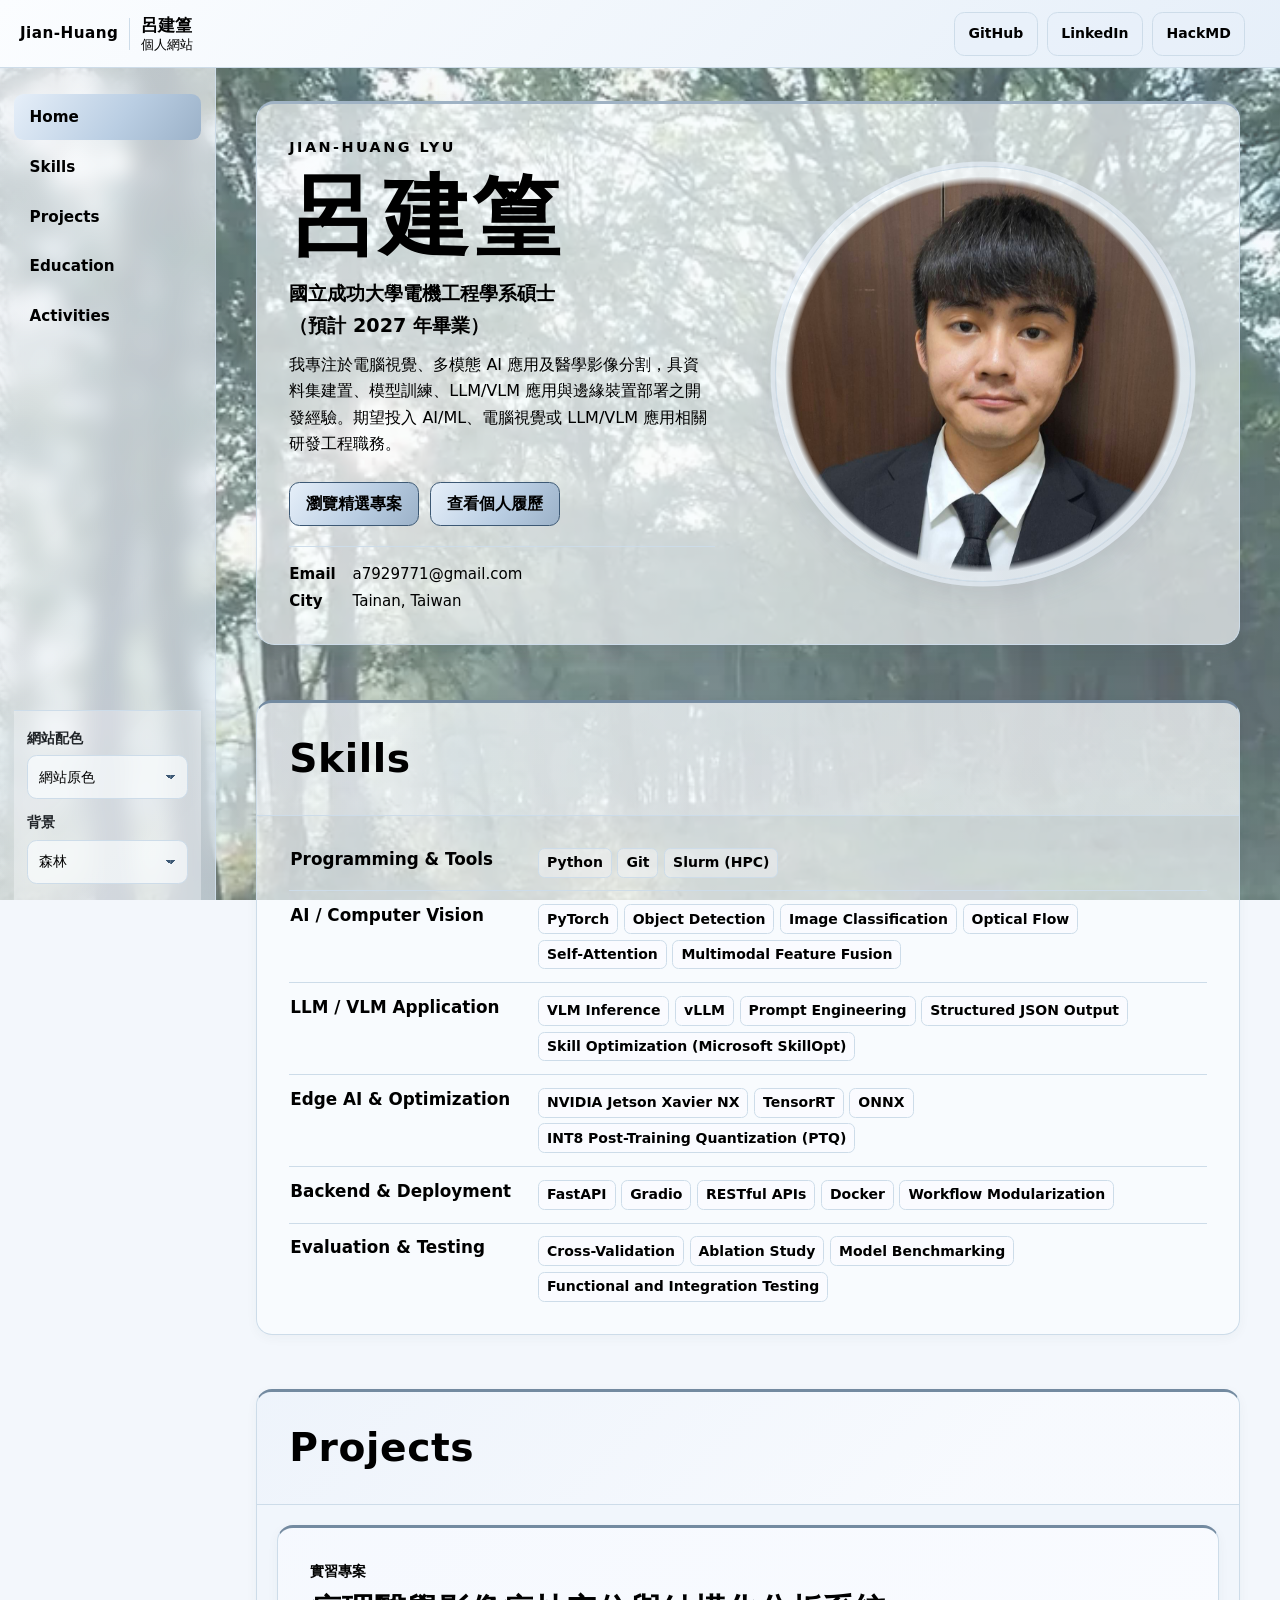
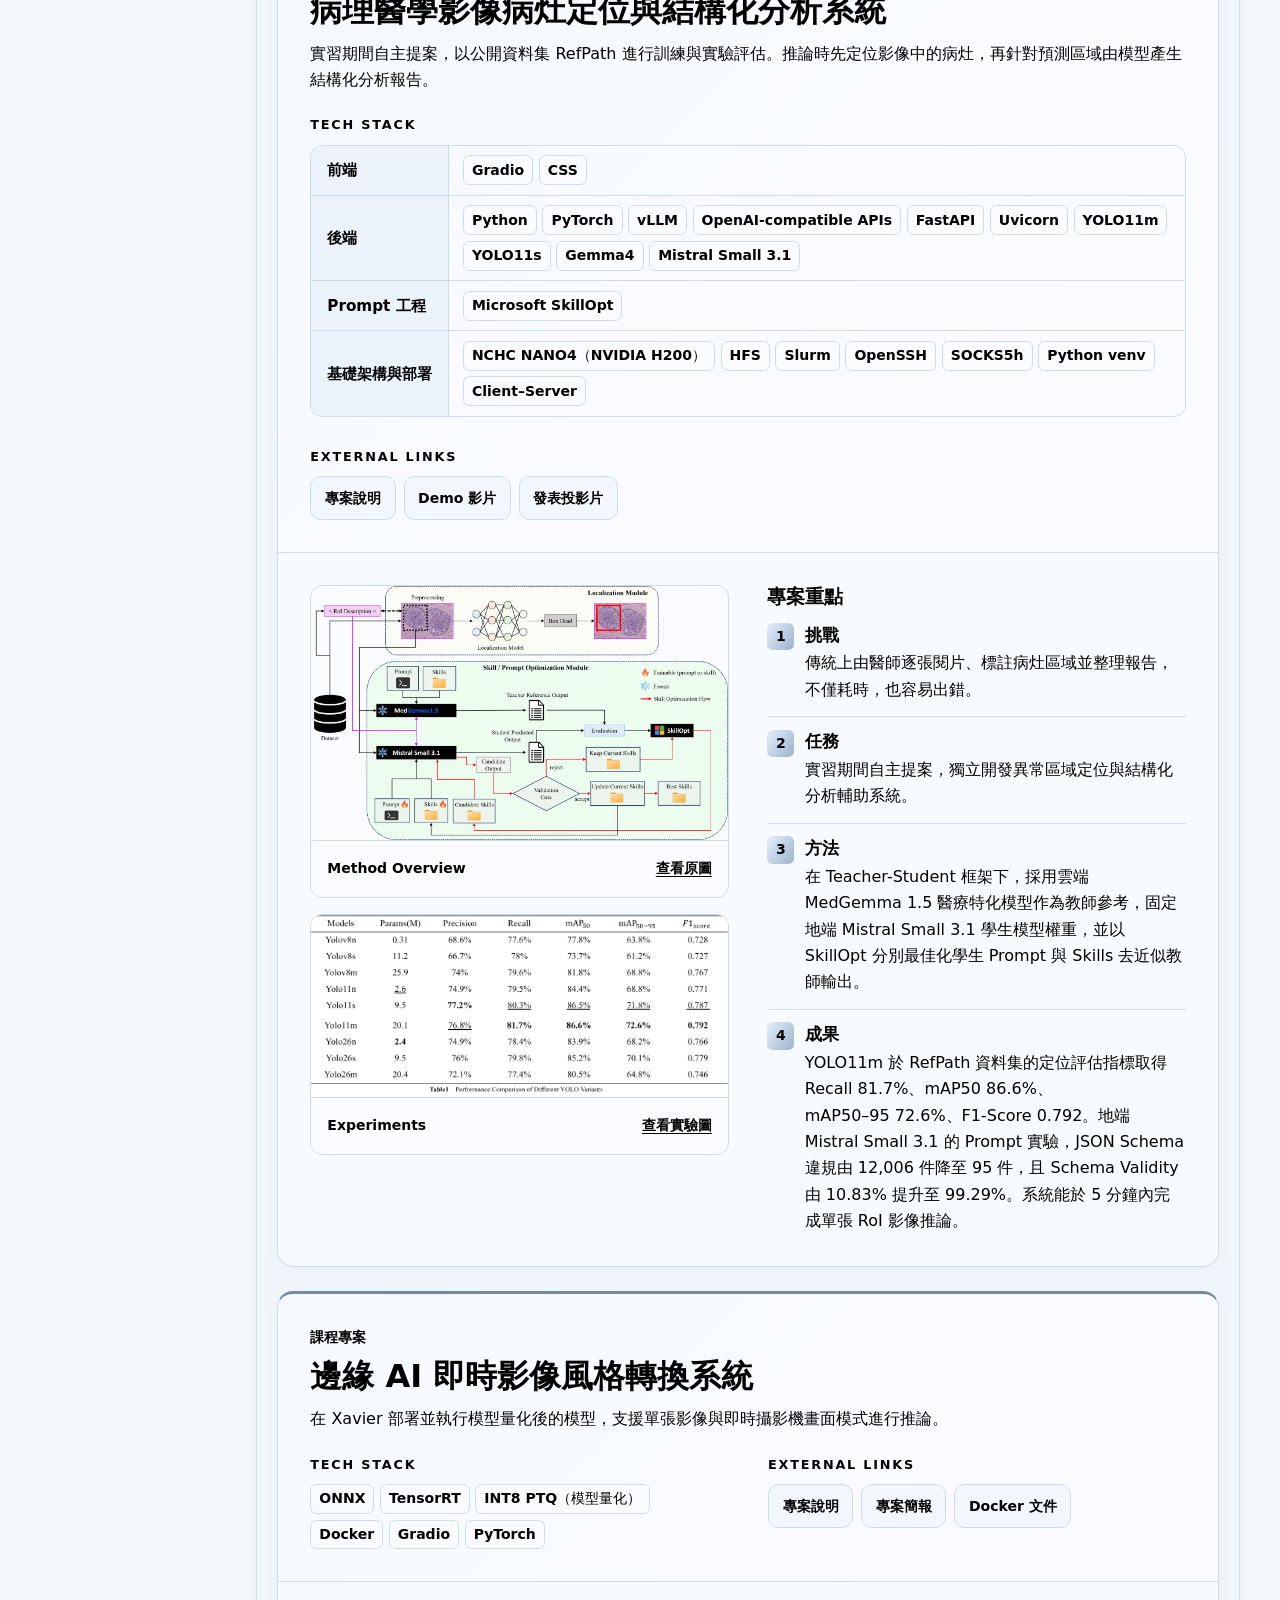
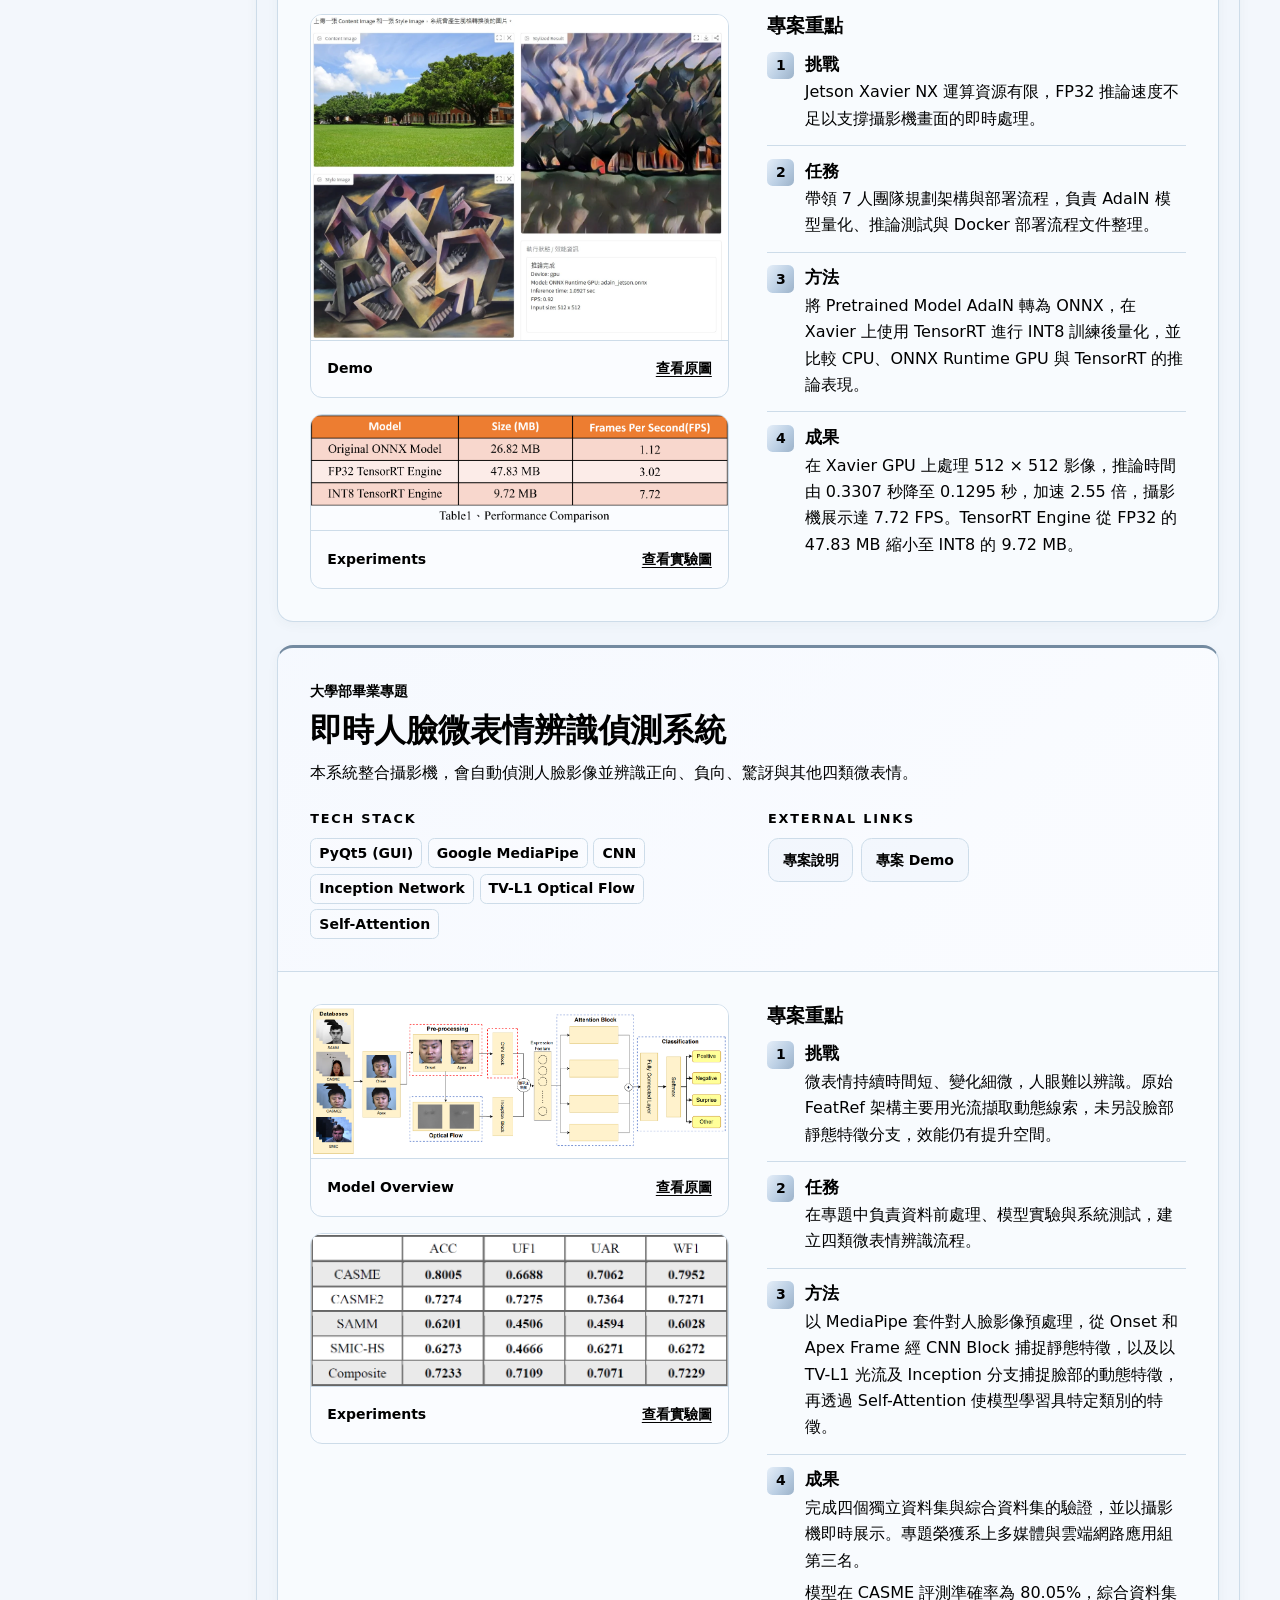
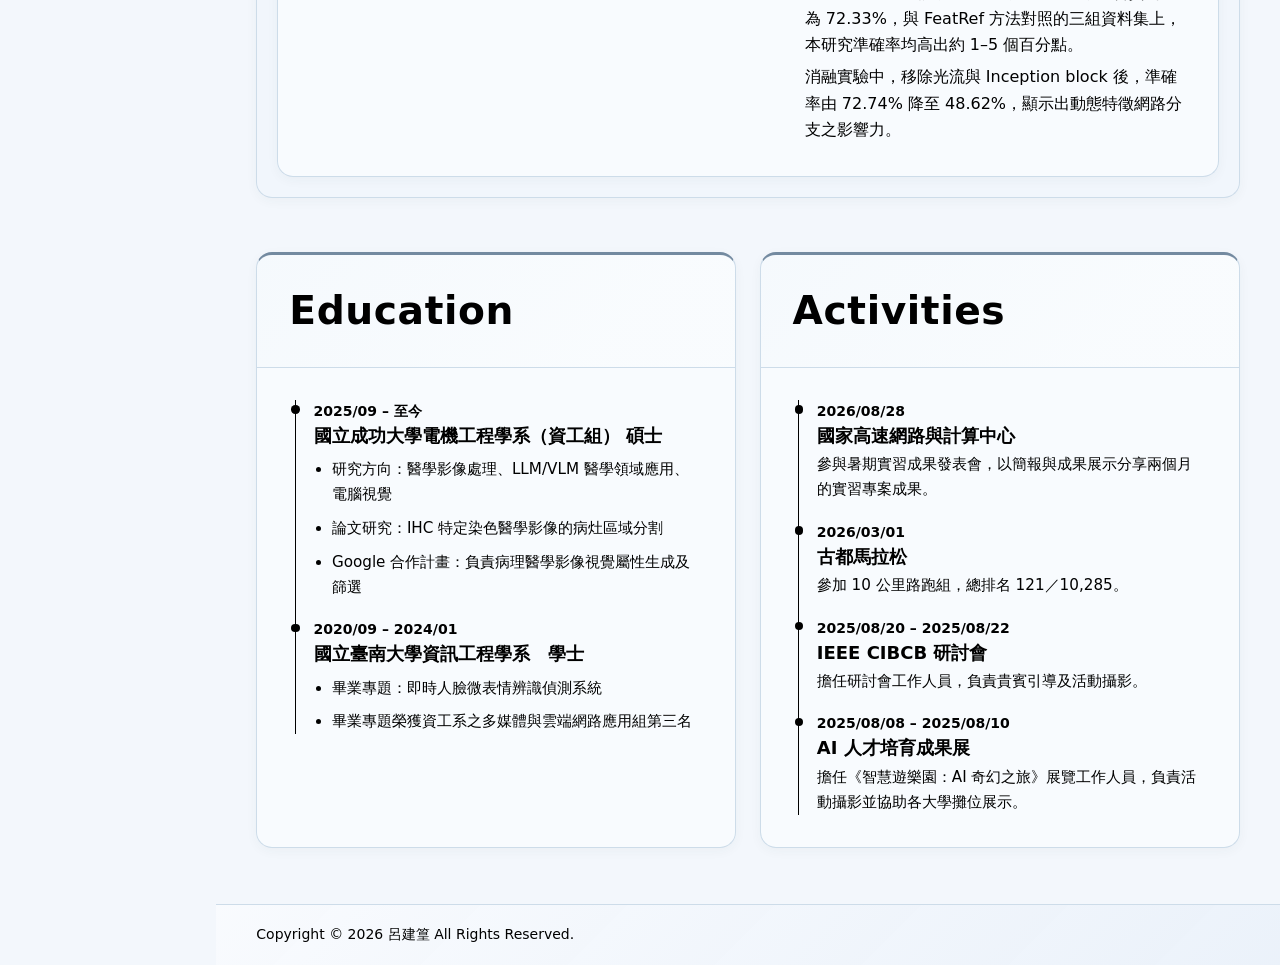
==== commit 79b52de4: "Add research and project details to the Education entries Co-Authored-By: Claude Opus 5.5 <noreply@a" ====
--- a/index.html
+++ b/index.html
@@ -1,17 +1,17 @@
 <!doctype html>
-<html lang="zh-Hant" data-view-theme="monochrome">
+<html lang="zh-Hant">
 <head>
     <meta charset="utf-8">
     <meta name="viewport" content="width=device-width, initial-scale=1">
-    <meta name="theme-color" content="#f7f7f7">
+    <meta name="theme-color" content="#f3f7fc">
     <meta name="description" content="呂建篁的個人作品集與履歷。探索電腦視覺、多模態 AI、醫學影像和 Jetson 邊緣部署專案。">
     <meta property="og:type" content="website">
     <meta property="og:title" content="呂建篁 Jian-Huang Lyu｜個人作品集">
     <meta property="og:description" content="電腦視覺、多模態 AI、醫學影像與邊緣部署作品集。">
     <title>呂建篁 Jian-Huang Lyu｜個人作品集</title>
     <link rel="stylesheet" href="css/styles.css">
-    <link rel="stylesheet" href="css/portfolio.css?v=2607e5e10ac8">
-    <script src="js/scripts.js?v=33ed504b6211" defer></script>
+    <link rel="stylesheet" href="css/portfolio.css?v=5010b6ca73b1">
+    <script src="js/scripts.js?v=4765e14b0744" defer></script>
     <script src="js/image-viewer.js?v=9336eaff604a" defer></script>
 </head>
 <body class="portfolio sb-nav-fixed">
@@ -61,8 +61,17 @@
                     <label class="view-theme-control" for="portfolio-view-theme">
                         網站配色
                         <select id="portfolio-view-theme">
+                            <option value="">網站原色</option>
+                            <option value="warm">暖棕</option>
+                            <option value="sage">鼠尾草綠</option>
+                            <option value="mist">霧藍</option>
+                            <option value="rose">藕粉</option>
+                            <option value="lavender">灰紫</option>
+                            <option value="jade">青瓷</option>
+                            <option value="amber">琥珀</option>
                             <option value="monochrome">玄素</option>
-                            <option value="mist">霧藍</option>
+                            <option value="indigo">靛藍</option>
+                            <option value="apricot">杏橙</option>
                         </select>
                     </label>
                     <div class="background-controls" hidden>
--- a/css/portfolio.css
+++ b/css/portfolio.css
@@ -20,6 +20,24 @@
   --nav-scrim: color-mix(in srgb, var(--shadow-ink) 73%, transparent);
 }
 
+:root[data-view-theme="warm"] {
+  --canvas: #fff;
+  --surface: #fff;
+  --line: #e3d4c8;
+  --accent: #6c3d28;
+  --wash: #f8ede4;
+  --tint: #edc9ab;
+}
+
+:root[data-view-theme="sage"] {
+  --canvas: #f3f7f1;
+  --surface: #fafcf8;
+  --line: #ccd9cd;
+  --accent: #48634d;
+  --wash: #e7efe4;
+  --tint: #bed5ba;
+}
+
 :root,
 :root[data-view-theme="mist"] {
   --canvas: #f3f7fc;
@@ -30,6 +48,42 @@
   --tint: #bacee3;
 }
 
+:root[data-view-theme="rose"] {
+  --canvas: #faf4f6;
+  --surface: #fffafc;
+  --line: #e5d1db;
+  --accent: #78465d;
+  --wash: #f4e5eb;
+  --tint: #e5bacf;
+}
+
+:root[data-view-theme="lavender"] {
+  --canvas: #f6f3fb;
+  --surface: #fdfcff;
+  --line: #dacfe9;
+  --accent: #5f487d;
+  --wash: #eee7f8;
+  --tint: #cec0e4;
+}
+
+:root[data-view-theme="jade"] {
+  --canvas: #f1f8f7;
+  --surface: #fbfefe;
+  --line: #c8dfdc;
+  --accent: #365f5b;
+  --wash: #e3f2ef;
+  --tint: #aed4ce;
+}
+
+:root[data-view-theme="amber"] {
+  --canvas: #faf6eb;
+  --surface: #fffdf5;
+  --line: #e5d7b4;
+  --accent: #79591e;
+  --wash: #f8efd8;
+  --tint: #edd196;
+}
+
 :root[data-view-theme="monochrome"] {
   --canvas: #f7f7f7;
   --surface: #fff;
@@ -37,6 +91,24 @@
   --accent: #000;
   --wash: #efefef;
   --tint: #d8d8d8;
+}
+
+:root[data-view-theme="indigo"] {
+  --canvas: #f1f2fc;
+  --surface: #fbfbff;
+  --line: #ccd0eb;
+  --accent: #383675;
+  --wash: #e7e9fb;
+  --tint: #b7bfed;
+}
+
+:root[data-view-theme="apricot"] {
+  --canvas: #fff4e9;
+  --surface: #fffaf5;
+  --line: #eacdb4;
+  --accent: #8e4d22;
+  --wash: #ffebd7;
+  --tint: #f5bd8c;
 }
 
 .portfolio {
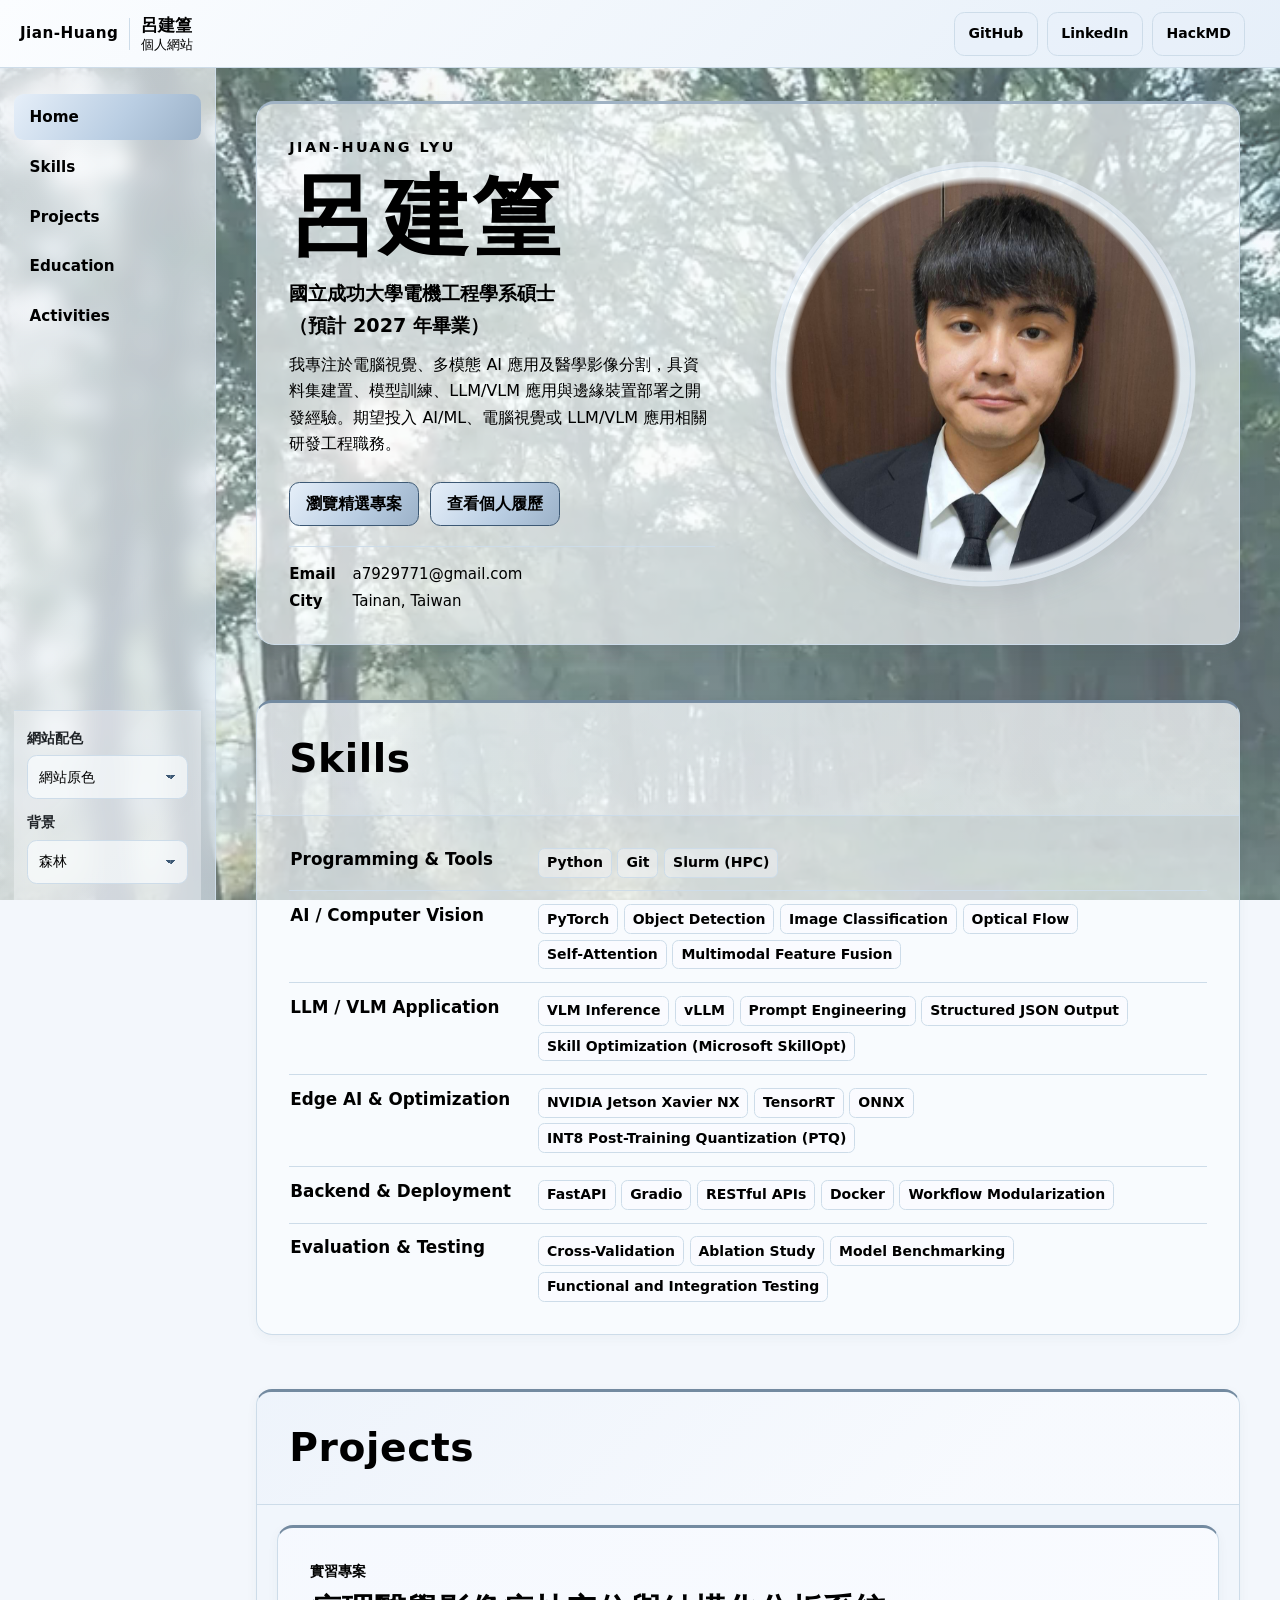
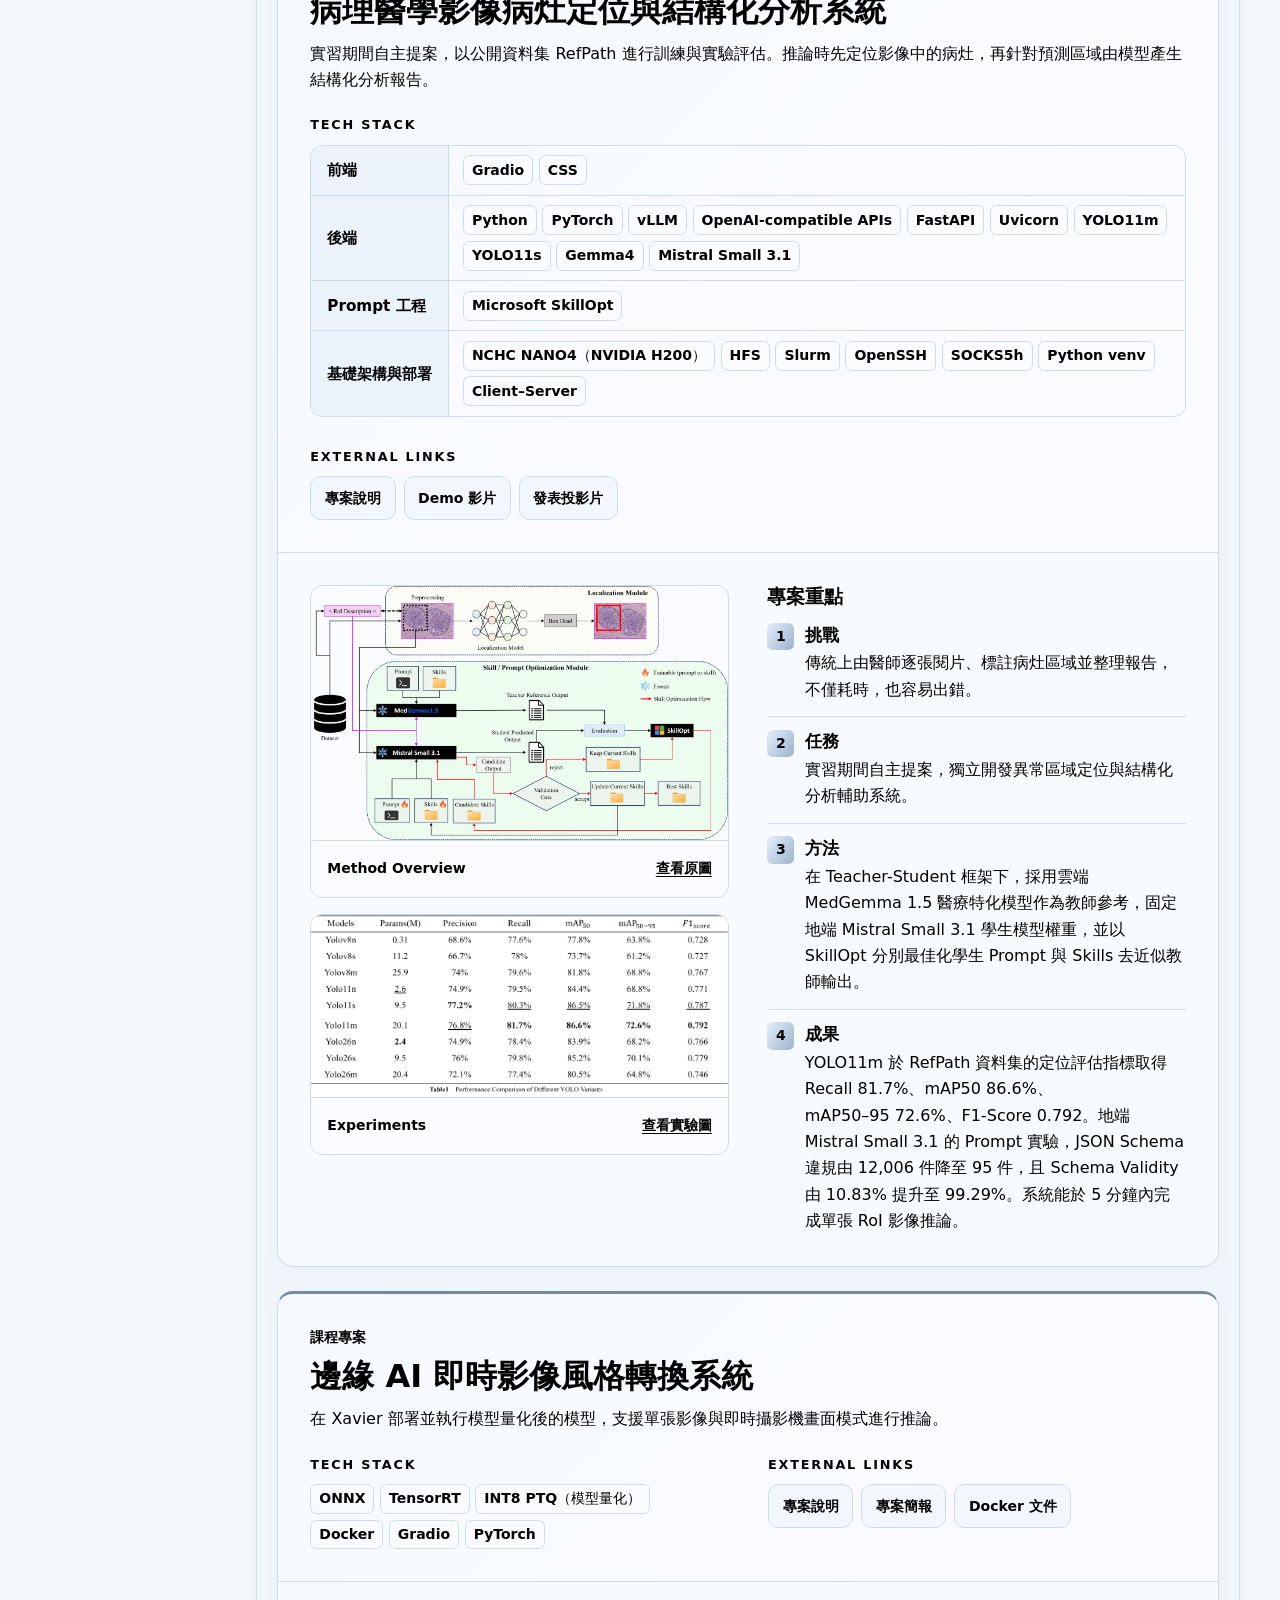
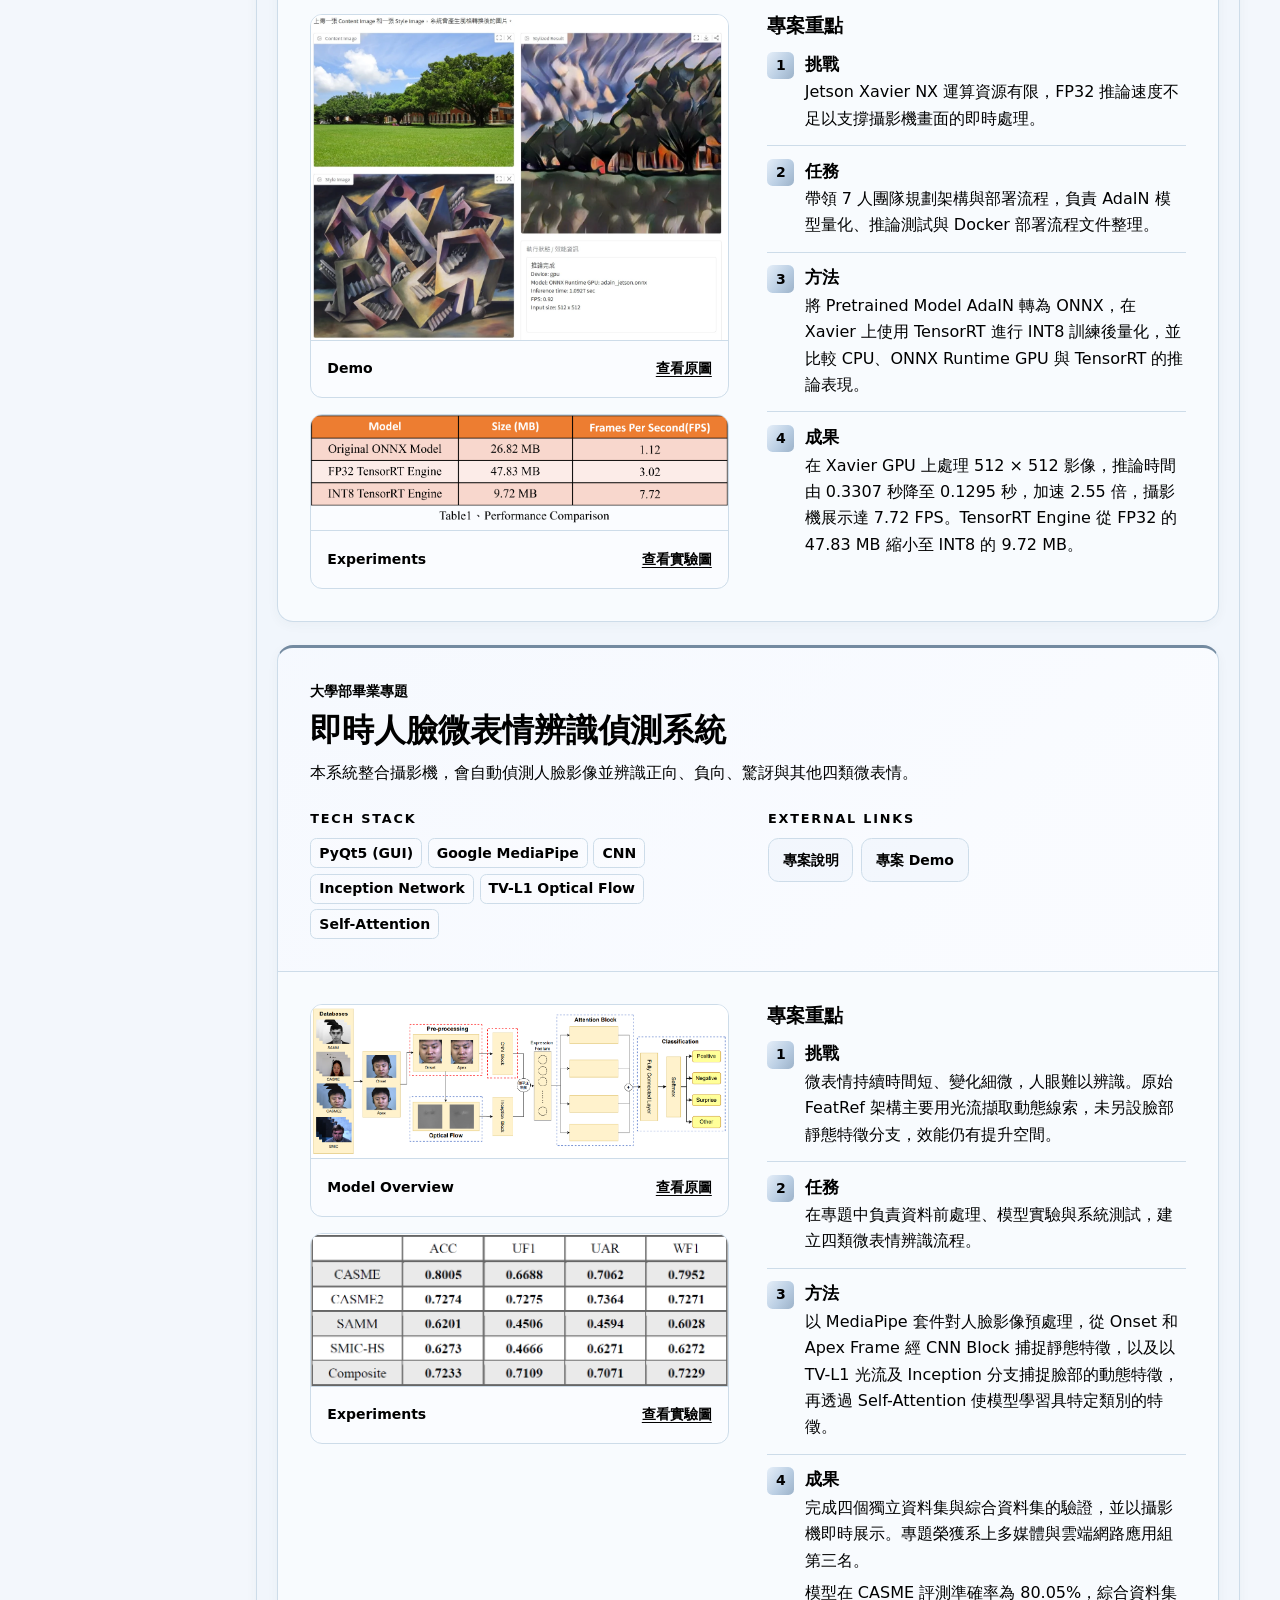
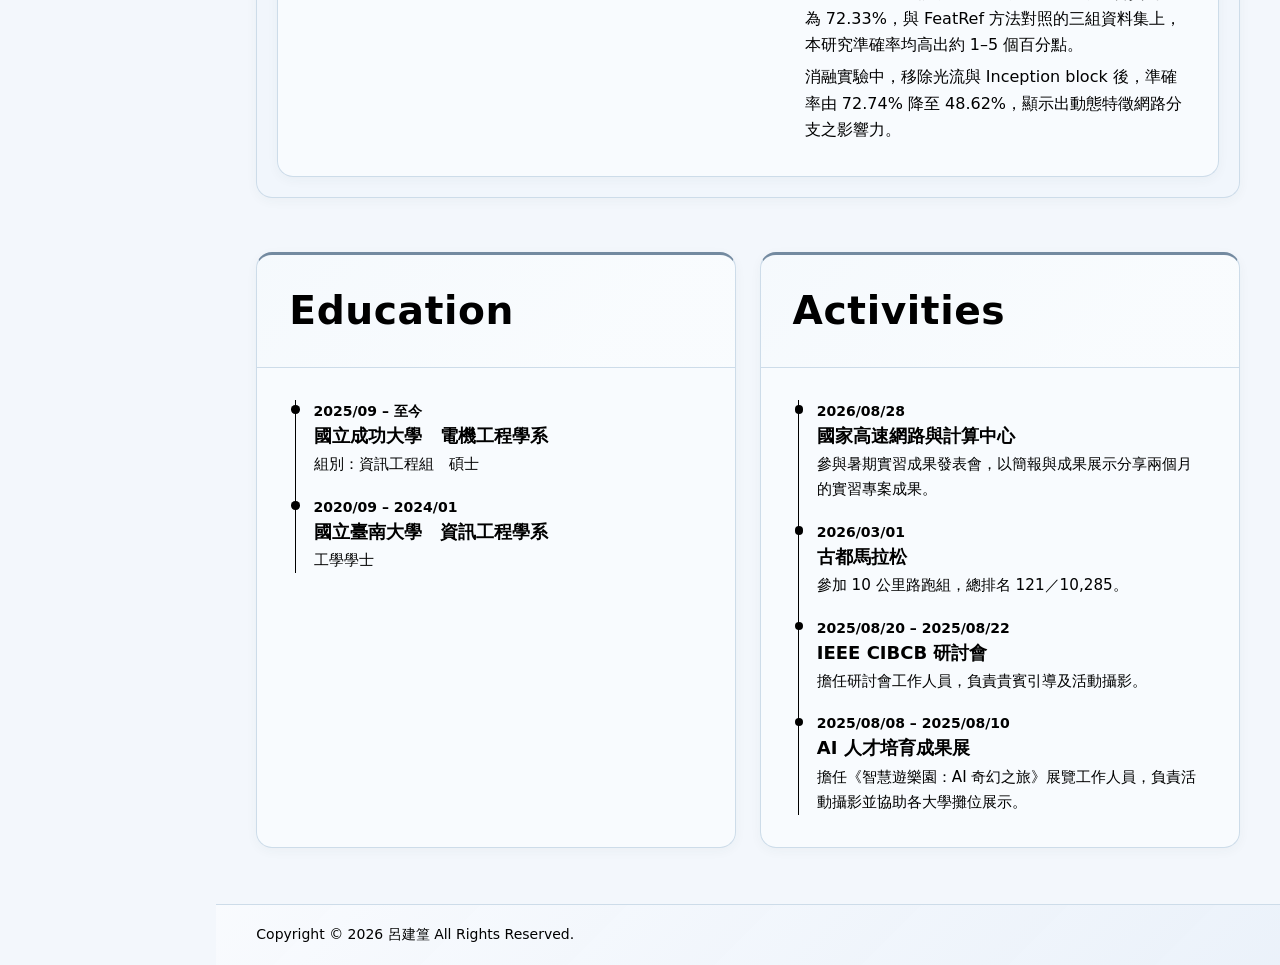
==== commit 79dc5209: "Use #education as the Education anchor Co-Authored-By: Claude Opus 5.5 <noreply@anthropic.com>" ====
--- a/index.html
+++ b/index.html
@@ -10,7 +10,7 @@
     <meta property="og:description" content="電腦視覺、多模態 AI、醫學影像與邊緣部署作品集。">
     <title>呂建篁 Jian-Huang Lyu｜個人作品集</title>
     <link rel="stylesheet" href="css/styles.css">
-    <link rel="stylesheet" href="css/portfolio.css?v=5010b6ca73b1">
+    <link rel="stylesheet" href="css/portfolio.css?v=6fb09e306d40">
     <script src="js/scripts.js?v=4765e14b0744" defer></script>
     <script src="js/image-viewer.js?v=9336eaff604a" defer></script>
 </head>
@@ -499,20 +499,13 @@
                             <ol class="timeline" role="list">
                                 <li>
                                     <p class="timeline-date"><time datetime="2025-09">2025/09</time> – 至今</p>
-                                    <h4>國立成功大學電機工程學系<span class="text-nowrap">（資工組） 碩士</span></h4>
-                                    <ul class="timeline-points">
-                                        <li>研究方向：醫學影像處理、LLM/VLM 醫學領域應用、電腦視覺</li>
-                                        <li>論文研究：IHC 特定染色醫學影像的病灶區域分割</li>
-                                        <li>Google 合作計畫：負責病理醫學影像視覺屬性生成及篩選</li>
-                                    </ul>
+                                    <h4>國立成功大學　電機工程學系</h4>
+                                    <p>組別：資訊工程組　碩士&#10;</p>
                                 </li>
                                 <li>
                                     <p class="timeline-date"><time datetime="2020-09">2020/09</time> – <time datetime="2024-01">2024/01</time></p>
-                                    <h4>國立臺南大學資訊工程學系　學士</h4>
-                                    <ul class="timeline-points">
-                                        <li>畢業專題：即時人臉微表情辨識偵測系統</li>
-                                        <li>畢業專題榮獲資工系之多媒體與雲端網路應用組第三名</li>
-                                    </ul>
+                                    <h4>國立臺南大學　資訊工程學系</h4>
+                                    <p>工學學士</p>
                                 </li>
                             </ol>
                         </div>
--- a/css/portfolio.css
+++ b/css/portfolio.css
@@ -1290,16 +1290,6 @@
   font-size: 0.875rem;
   font-weight: 640;
   font-variant-numeric: tabular-nums;
-}
-
-/* 學歷補充說明：簡單的項目符號清單 */
-.timeline-points {
-  display: grid;
-  gap: 0.55rem;
-  margin: 0.5rem 0 0;
-  padding-left: 1.15rem;
-  font-size: 0.95rem;
-  list-style: disc;
 }
 
 .skills-table {
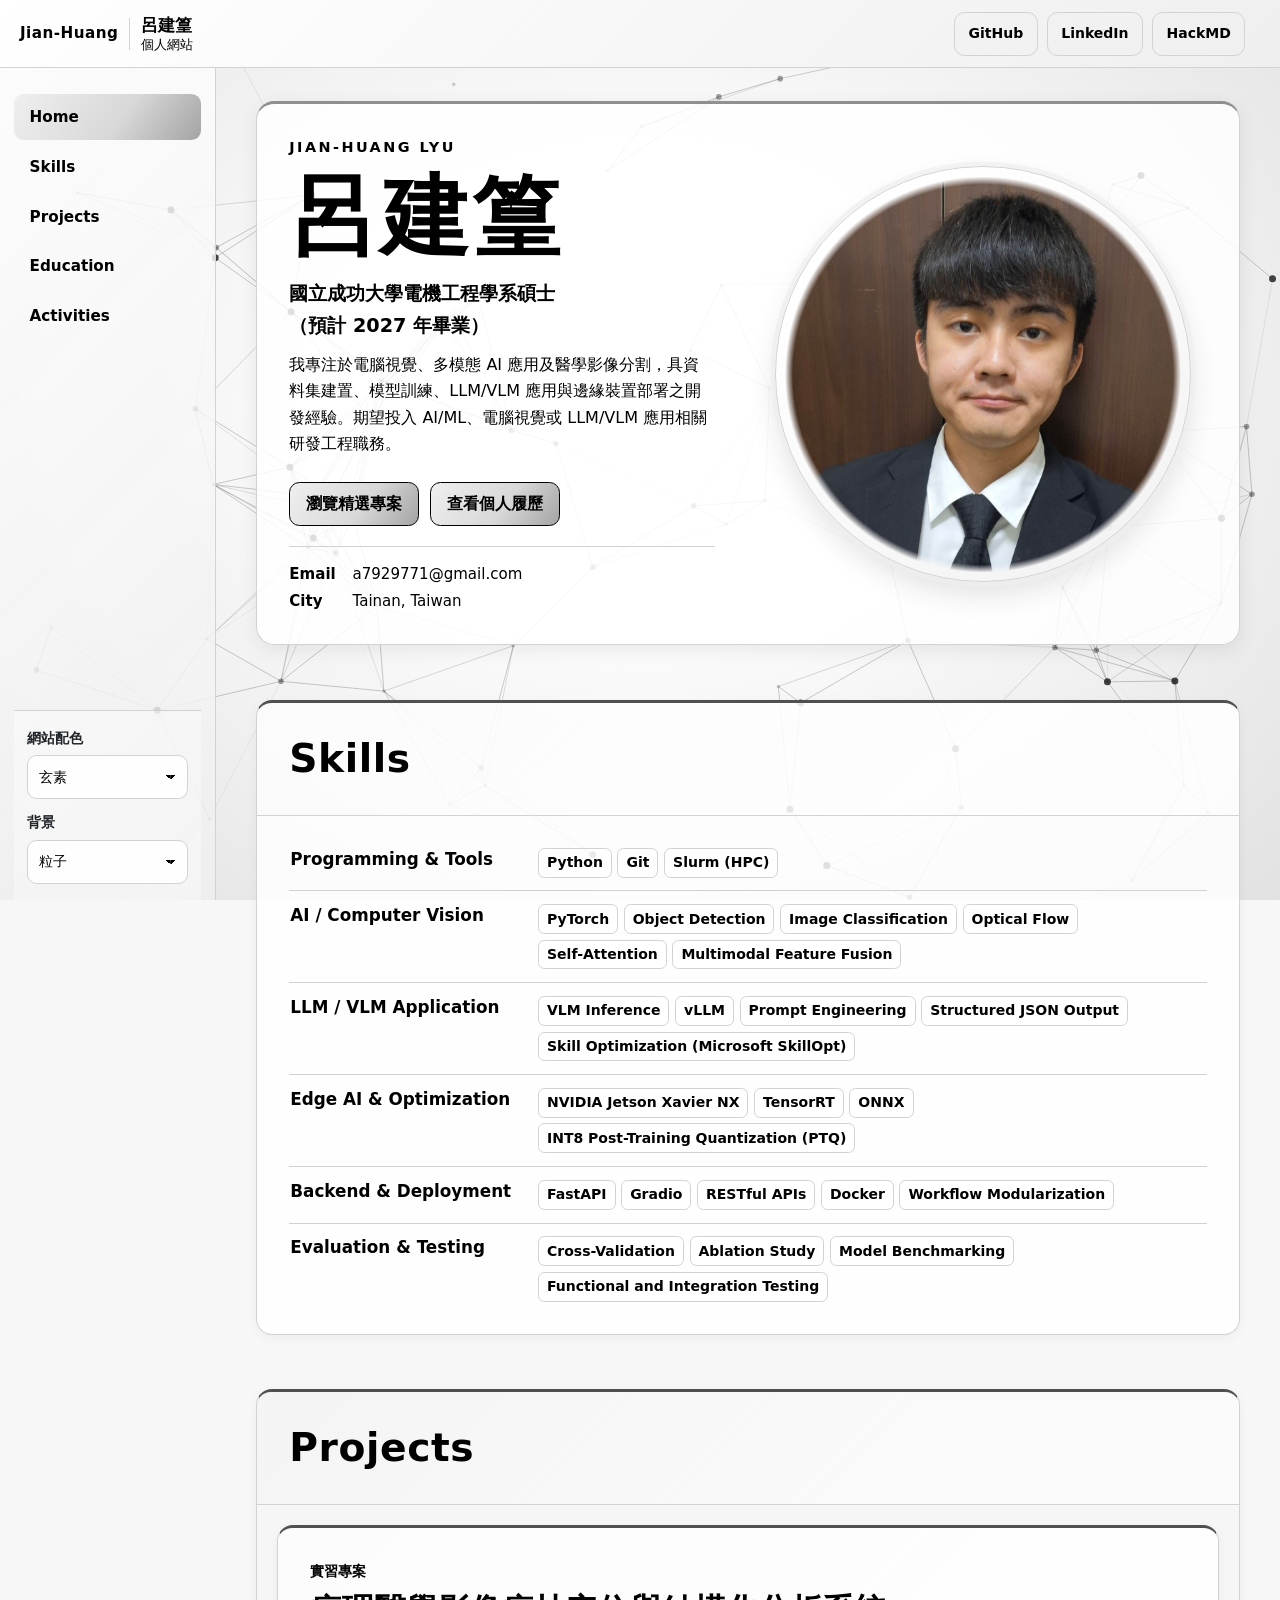
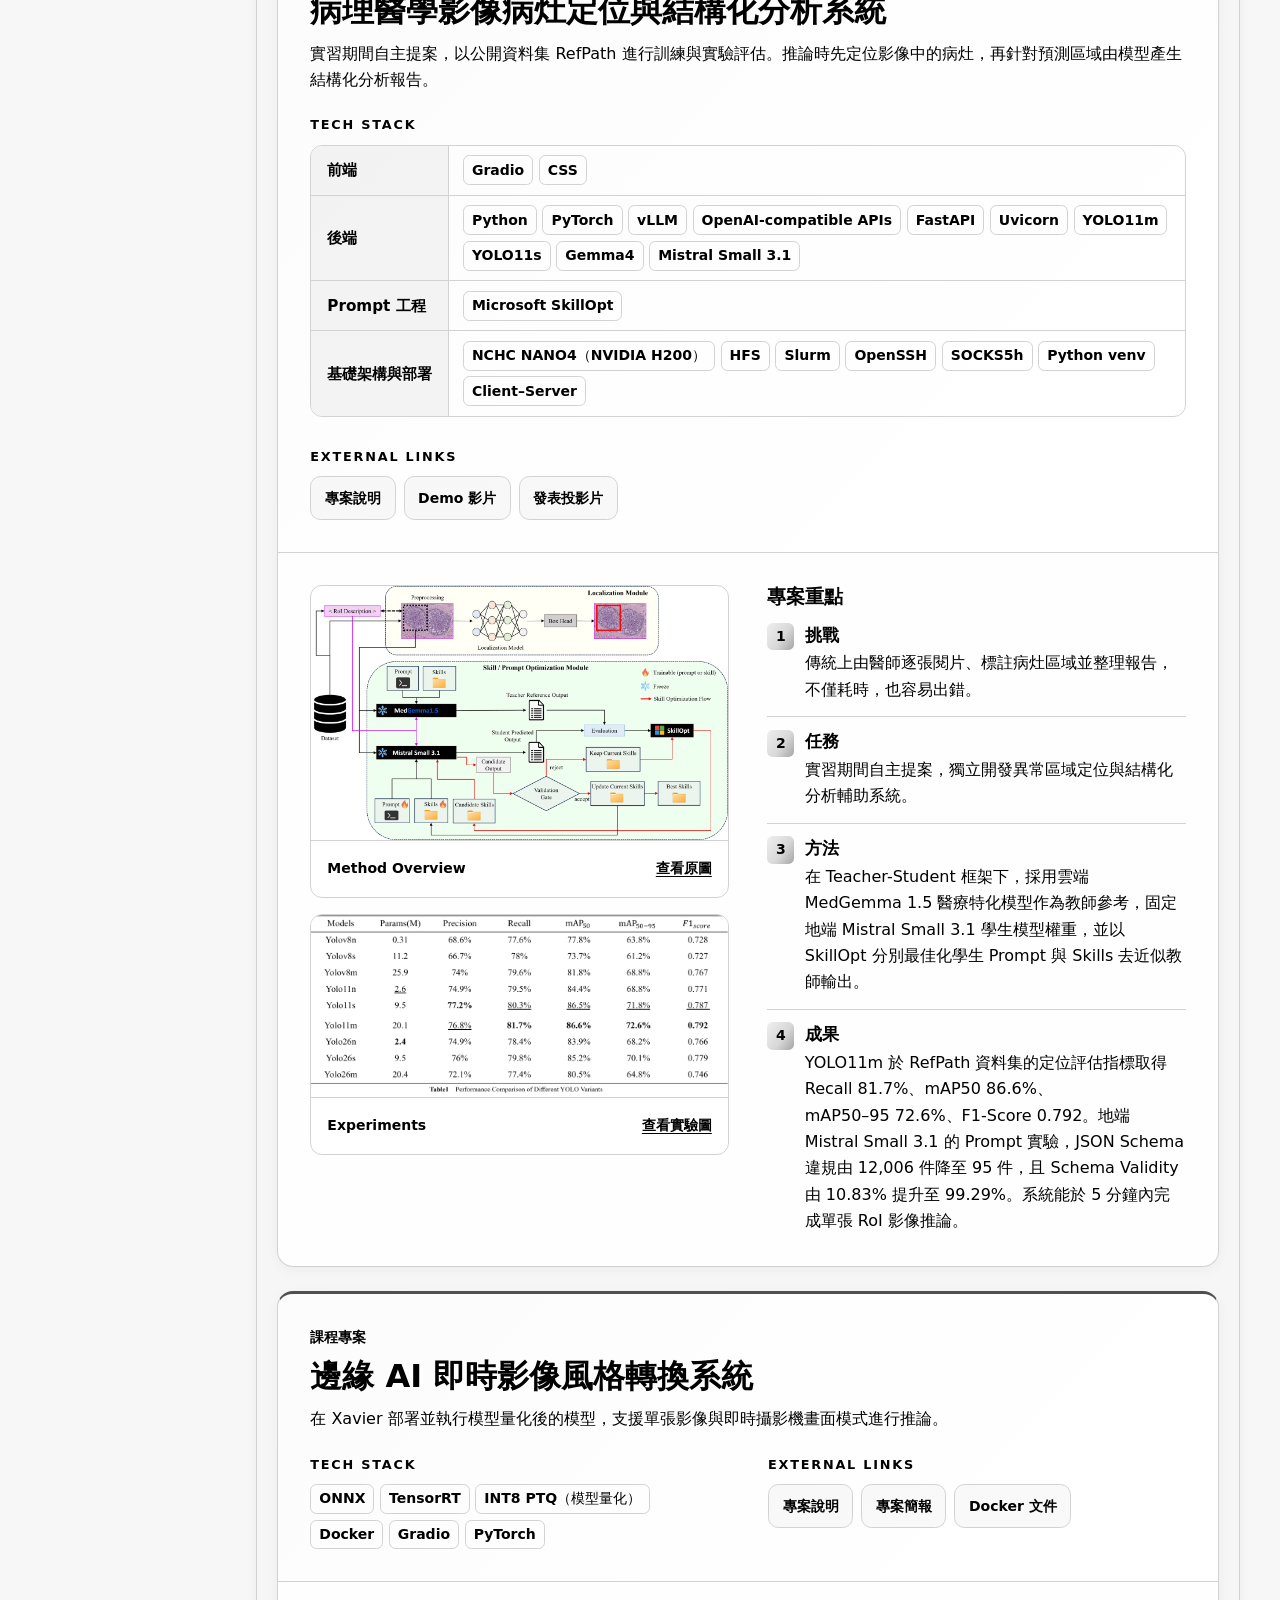
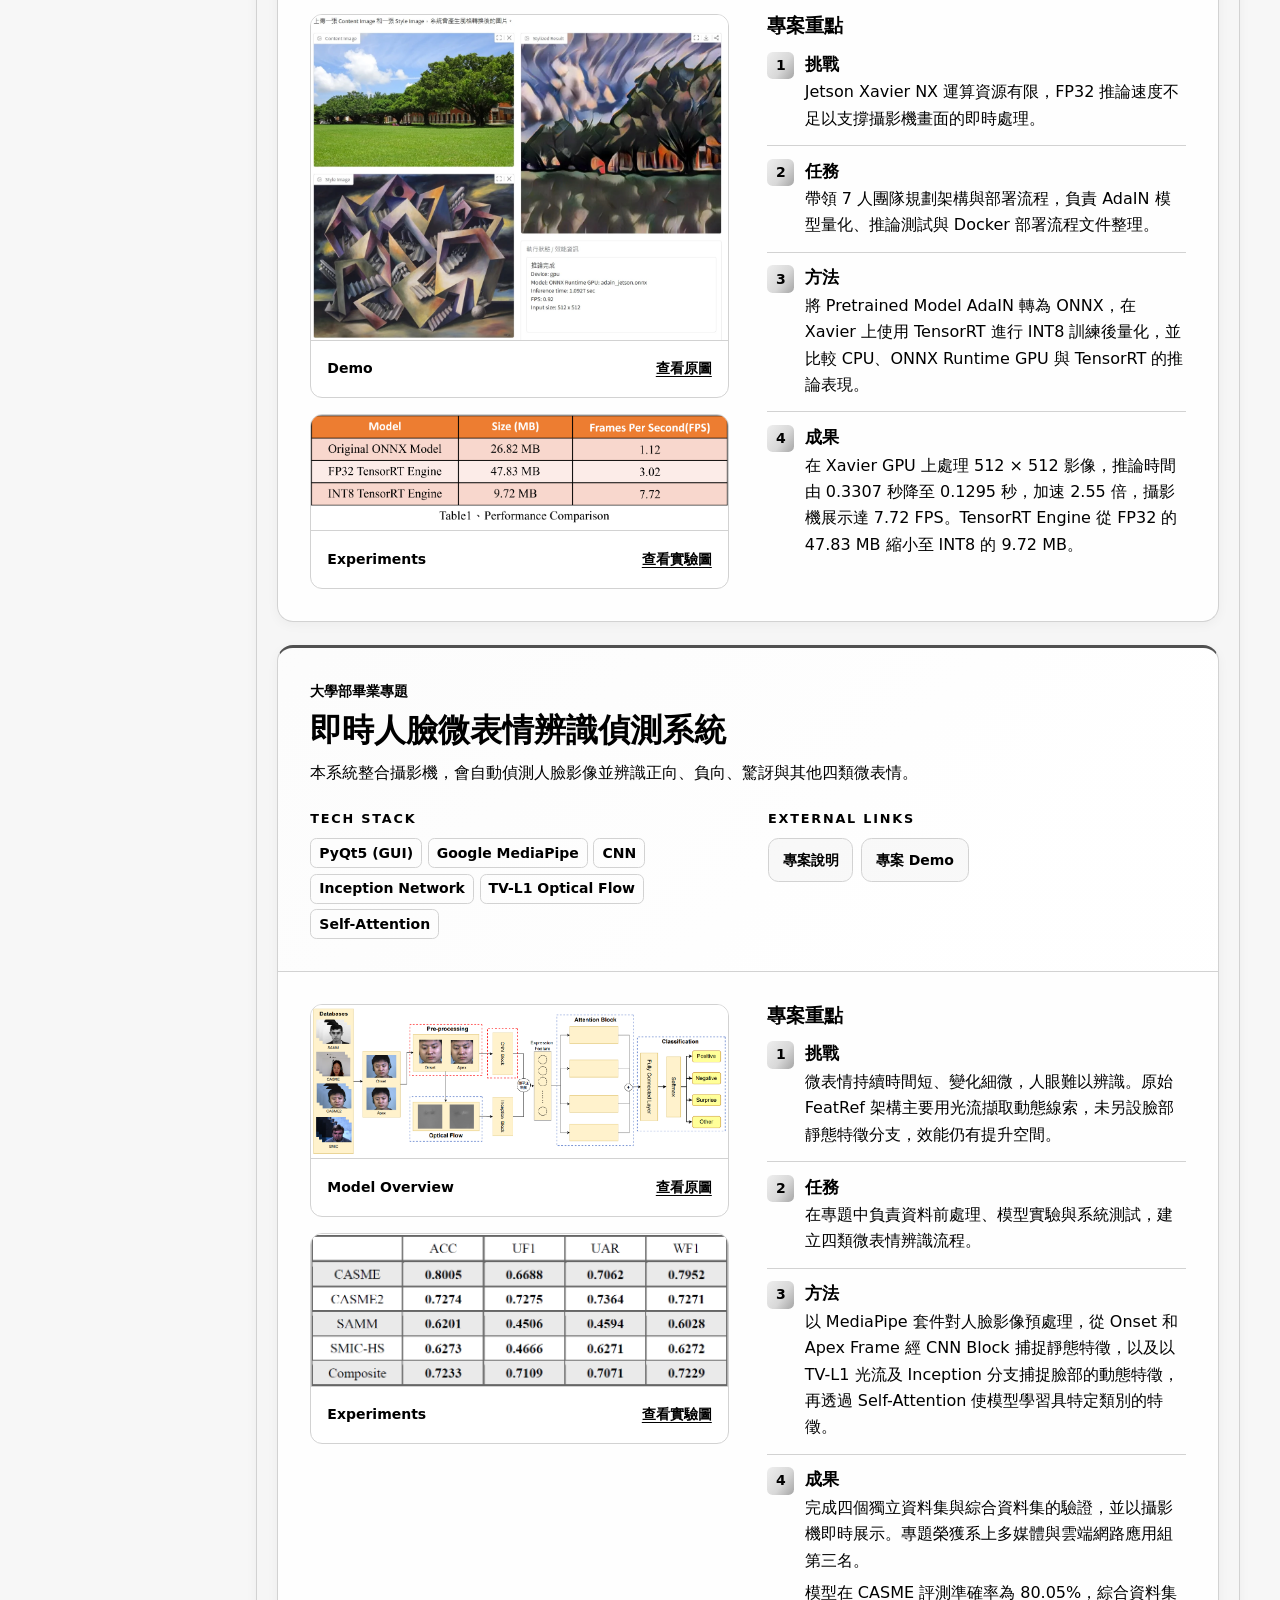
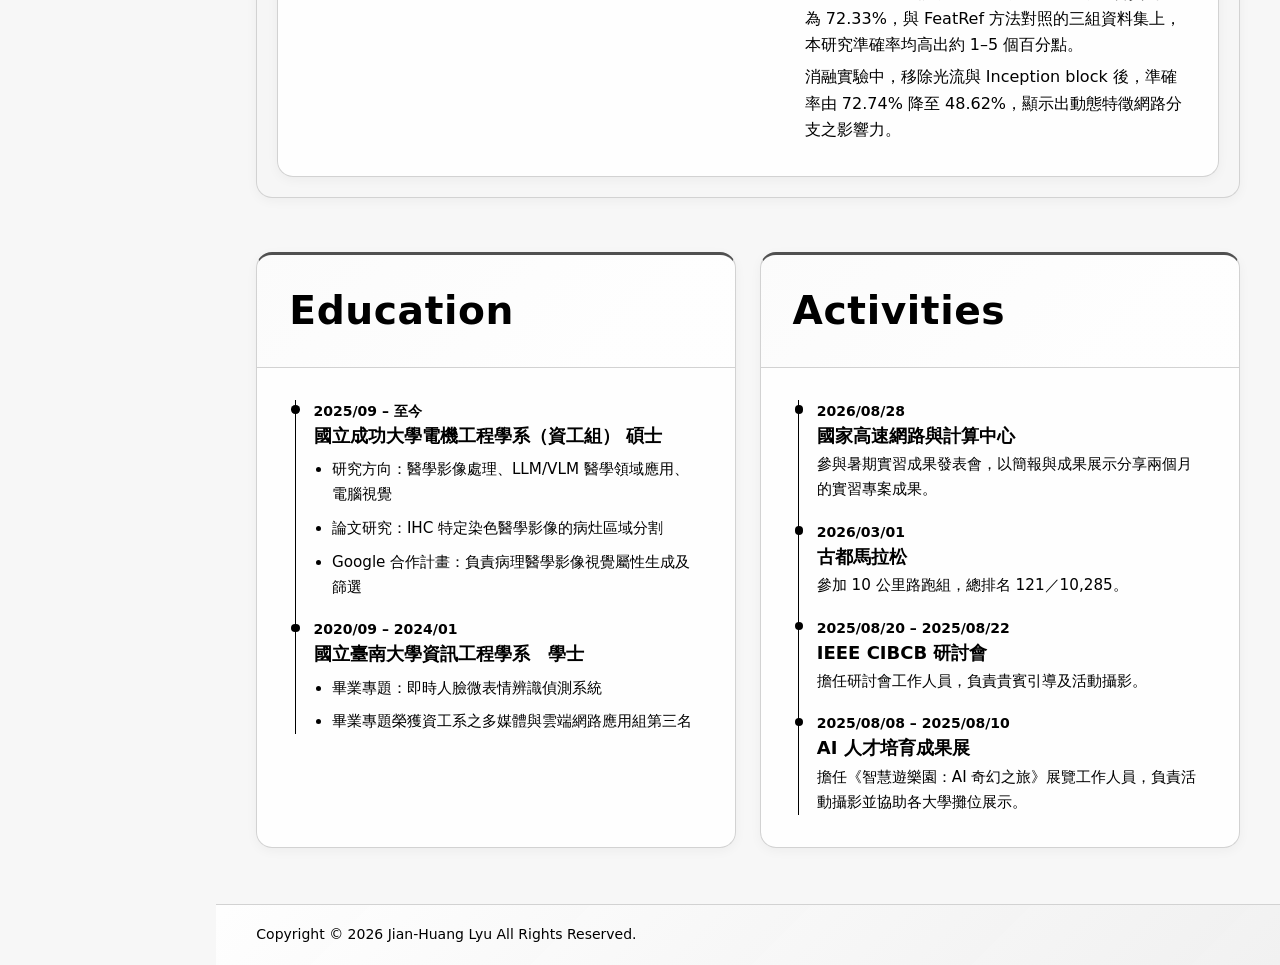
==== commit 36e5f006: "Add an interactive particle network background Draw a drifting node network on a canvas as the defau" ====
--- a/index.html
+++ b/index.html
@@ -1,23 +1,27 @@
 <!doctype html>
-<html lang="zh-Hant">
+<html lang="zh-Hant" data-view-theme="monochrome">
 <head>
     <meta charset="utf-8">
     <meta name="viewport" content="width=device-width, initial-scale=1">
-    <meta name="theme-color" content="#f3f7fc">
+    <meta name="theme-color" content="#f7f7f7">
     <meta name="description" content="呂建篁的個人作品集與履歷。探索電腦視覺、多模態 AI、醫學影像和 Jetson 邊緣部署專案。">
     <meta property="og:type" content="website">
     <meta property="og:title" content="呂建篁 Jian-Huang Lyu｜個人作品集">
     <meta property="og:description" content="電腦視覺、多模態 AI、醫學影像與邊緣部署作品集。">
     <title>呂建篁 Jian-Huang Lyu｜個人作品集</title>
     <link rel="stylesheet" href="css/styles.css">
-    <link rel="stylesheet" href="css/portfolio.css?v=6fb09e306d40">
-    <script src="js/scripts.js?v=4765e14b0744" defer></script>
+    <link rel="stylesheet" href="css/portfolio.css?v=68649d028d74">
+    <script src="js/scripts.js?v=33ed504b6211" defer></script>
     <script src="js/image-viewer.js?v=9336eaff604a" defer></script>
+    <script src="js/particles.js?v=5f75fa9fdac9" defer></script>
 </head>
 <body class="portfolio sb-nav-fixed">
     <div class="site-background" aria-hidden="true">
-        <div class="background-scene" data-background="forest">
-            <img src="assets/img/forest-10s.webp" width="854" height="480" alt="" decoding="async" fetchpriority="low">
+        <div class="background-scene" data-background="particles">
+            <canvas></canvas>
+        </div>
+        <div class="background-scene" data-background="forest" hidden>
+            <img src="assets/img/forest-10s.webp" width="854" height="480" alt="" loading="lazy" decoding="async" fetchpriority="low">
         </div>
         <div class="background-scene" data-background="beach" hidden>
             <img src="assets/img/beach-poster.webp" width="960" height="540" alt="" loading="lazy" decoding="async" fetchpriority="low">
@@ -61,23 +65,15 @@
                     <label class="view-theme-control" for="portfolio-view-theme">
                         網站配色
                         <select id="portfolio-view-theme">
-                            <option value="">網站原色</option>
-                            <option value="warm">暖棕</option>
-                            <option value="sage">鼠尾草綠</option>
+                            <option value="monochrome">玄素</option>
                             <option value="mist">霧藍</option>
-                            <option value="rose">藕粉</option>
-                            <option value="lavender">灰紫</option>
-                            <option value="jade">青瓷</option>
-                            <option value="amber">琥珀</option>
-                            <option value="monochrome">玄素</option>
-                            <option value="indigo">靛藍</option>
-                            <option value="apricot">杏橙</option>
                         </select>
                     </label>
                     <div class="background-controls" hidden>
                         <label class="view-theme-control" for="portfolio-background">
                             背景
                             <select id="portfolio-background">
+                                <option value="particles">粒子</option>
                                 <option value="forest">森林</option>
                                 <option value="beach" disabled>海灘</option>
                                 <option value="none">無</option>
@@ -499,13 +495,20 @@
                             <ol class="timeline" role="list">
                                 <li>
                                     <p class="timeline-date"><time datetime="2025-09">2025/09</time> – 至今</p>
-                                    <h4>國立成功大學　電機工程學系</h4>
-                                    <p>組別：資訊工程組　碩士&#10;</p>
+                                    <h4>國立成功大學電機工程學系<span class="text-nowrap">（資工組） 碩士</span></h4>
+                                    <ul class="timeline-points">
+                                        <li>研究方向：醫學影像處理、LLM/VLM 醫學領域應用、電腦視覺</li>
+                                        <li>論文研究：IHC 特定染色醫學影像的病灶區域分割</li>
+                                        <li>Google 合作計畫：負責病理醫學影像視覺屬性生成及篩選</li>
+                                    </ul>
                                 </li>
                                 <li>
                                     <p class="timeline-date"><time datetime="2020-09">2020/09</time> – <time datetime="2024-01">2024/01</time></p>
-                                    <h4>國立臺南大學　資訊工程學系</h4>
-                                    <p>工學學士</p>
+                                    <h4>國立臺南大學資訊工程學系　學士</h4>
+                                    <ul class="timeline-points">
+                                        <li>畢業專題：即時人臉微表情辨識偵測系統</li>
+                                        <li>畢業專題榮獲資工系之多媒體與雲端網路應用組第三名</li>
+                                    </ul>
                                 </li>
                             </ol>
                         </div>
@@ -547,7 +550,7 @@
 
             <footer class="site-footer">
                 <div class="portfolio-shell">
-                    <span>Copyright © 2026 呂建篁 All Rights Reserved.</span>
+                    <span>Copyright © 2026 Jian-Huang Lyu All Rights Reserved.</span>
                 </div>
             </footer>
         </div>
--- a/css/portfolio.css
+++ b/css/portfolio.css
@@ -20,24 +20,6 @@
   --nav-scrim: color-mix(in srgb, var(--shadow-ink) 73%, transparent);
 }
 
-:root[data-view-theme="warm"] {
-  --canvas: #fff;
-  --surface: #fff;
-  --line: #e3d4c8;
-  --accent: #6c3d28;
-  --wash: #f8ede4;
-  --tint: #edc9ab;
-}
-
-:root[data-view-theme="sage"] {
-  --canvas: #f3f7f1;
-  --surface: #fafcf8;
-  --line: #ccd9cd;
-  --accent: #48634d;
-  --wash: #e7efe4;
-  --tint: #bed5ba;
-}
-
 :root,
 :root[data-view-theme="mist"] {
   --canvas: #f3f7fc;
@@ -48,42 +30,6 @@
   --tint: #bacee3;
 }
 
-:root[data-view-theme="rose"] {
-  --canvas: #faf4f6;
-  --surface: #fffafc;
-  --line: #e5d1db;
-  --accent: #78465d;
-  --wash: #f4e5eb;
-  --tint: #e5bacf;
-}
-
-:root[data-view-theme="lavender"] {
-  --canvas: #f6f3fb;
-  --surface: #fdfcff;
-  --line: #dacfe9;
-  --accent: #5f487d;
-  --wash: #eee7f8;
-  --tint: #cec0e4;
-}
-
-:root[data-view-theme="jade"] {
-  --canvas: #f1f8f7;
-  --surface: #fbfefe;
-  --line: #c8dfdc;
-  --accent: #365f5b;
-  --wash: #e3f2ef;
-  --tint: #aed4ce;
-}
-
-:root[data-view-theme="amber"] {
-  --canvas: #faf6eb;
-  --surface: #fffdf5;
-  --line: #e5d7b4;
-  --accent: #79591e;
-  --wash: #f8efd8;
-  --tint: #edd196;
-}
-
 :root[data-view-theme="monochrome"] {
   --canvas: #f7f7f7;
   --surface: #fff;
@@ -91,24 +37,6 @@
   --accent: #000;
   --wash: #efefef;
   --tint: #d8d8d8;
-}
-
-:root[data-view-theme="indigo"] {
-  --canvas: #f1f2fc;
-  --surface: #fbfbff;
-  --line: #ccd0eb;
-  --accent: #383675;
-  --wash: #e7e9fb;
-  --tint: #b7bfed;
-}
-
-:root[data-view-theme="apricot"] {
-  --canvas: #fff4e9;
-  --surface: #fffaf5;
-  --line: #eacdb4;
-  --accent: #8e4d22;
-  --wash: #ffebd7;
-  --tint: #f5bd8c;
 }
 
 .portfolio {
@@ -138,6 +66,13 @@
   --chrome-backdrop: none;
 }
 
+/* 粒子背景：卡片約 84% 不透明確保內文好讀；動畫持續重繪，側邊欄同樣不做背景模糊 */
+.portfolio:has(> .site-background:not([hidden]) > .background-scene[data-background="particles"]:not([hidden])) {
+  --panel-surface: color-mix(in srgb, var(--surface) 84%, transparent);
+  --panel-wash: color-mix(in srgb, var(--wash) 82%, transparent);
+  --chrome-backdrop: none;
+}
+
 .site-background {
   position: fixed;
   z-index: -1;
@@ -148,13 +83,13 @@
 }
 
 .background-scene,
-.background-scene > :is(img, video),
+.background-scene > :is(img, video, canvas),
 .site-background::after {
   position: absolute;
   inset: 0;
 }
 
-.background-scene > :is(img, video) {
+.background-scene > :is(img, video, canvas) {
   display: block;
   width: 100%;
   height: 100%;
@@ -174,6 +109,15 @@
   background: linear-gradient(180deg,
     color-mix(in srgb, var(--wash) 32%, transparent),
     color-mix(in srgb, var(--canvas) 40%, transparent));
+}
+
+/* 粒子場景：中間白、四周淡灰的放射漸層，並移除霧面遮罩 */
+.background-scene[data-background="particles"] {
+  background: radial-gradient(ellipse at 50% 45%, var(--surface) 25%, var(--tint) 125%);
+}
+
+.site-background:has(> .background-scene[data-background="particles"]:not([hidden]))::after {
+  display: none;
 }
 
 .portfolio a {
@@ -1290,6 +1234,16 @@
   font-size: 0.875rem;
   font-weight: 640;
   font-variant-numeric: tabular-nums;
+}
+
+/* 學歷補充說明：簡單的項目符號清單 */
+.timeline-points {
+  display: grid;
+  gap: 0.55rem;
+  margin: 0.5rem 0 0;
+  padding-left: 1.15rem;
+  font-size: 0.95rem;
+  list-style: disc;
 }
 
 .skills-table {
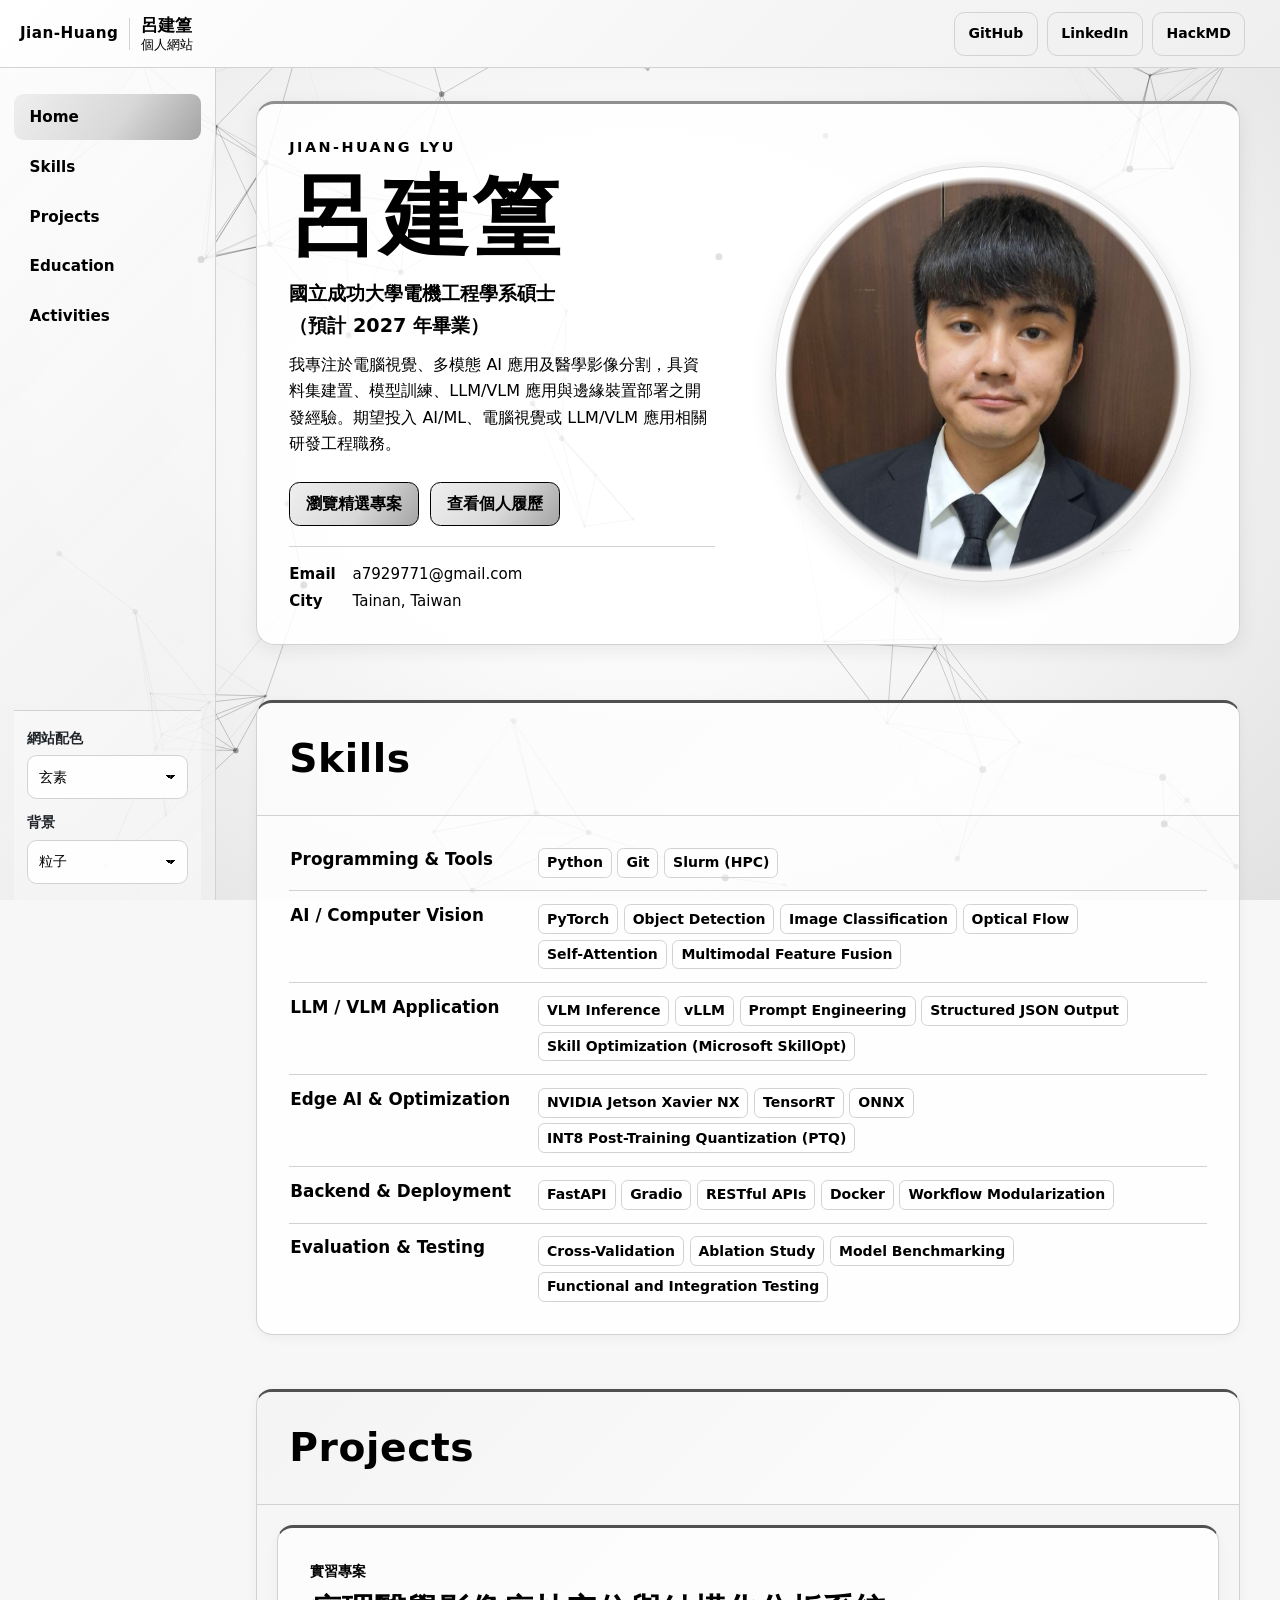
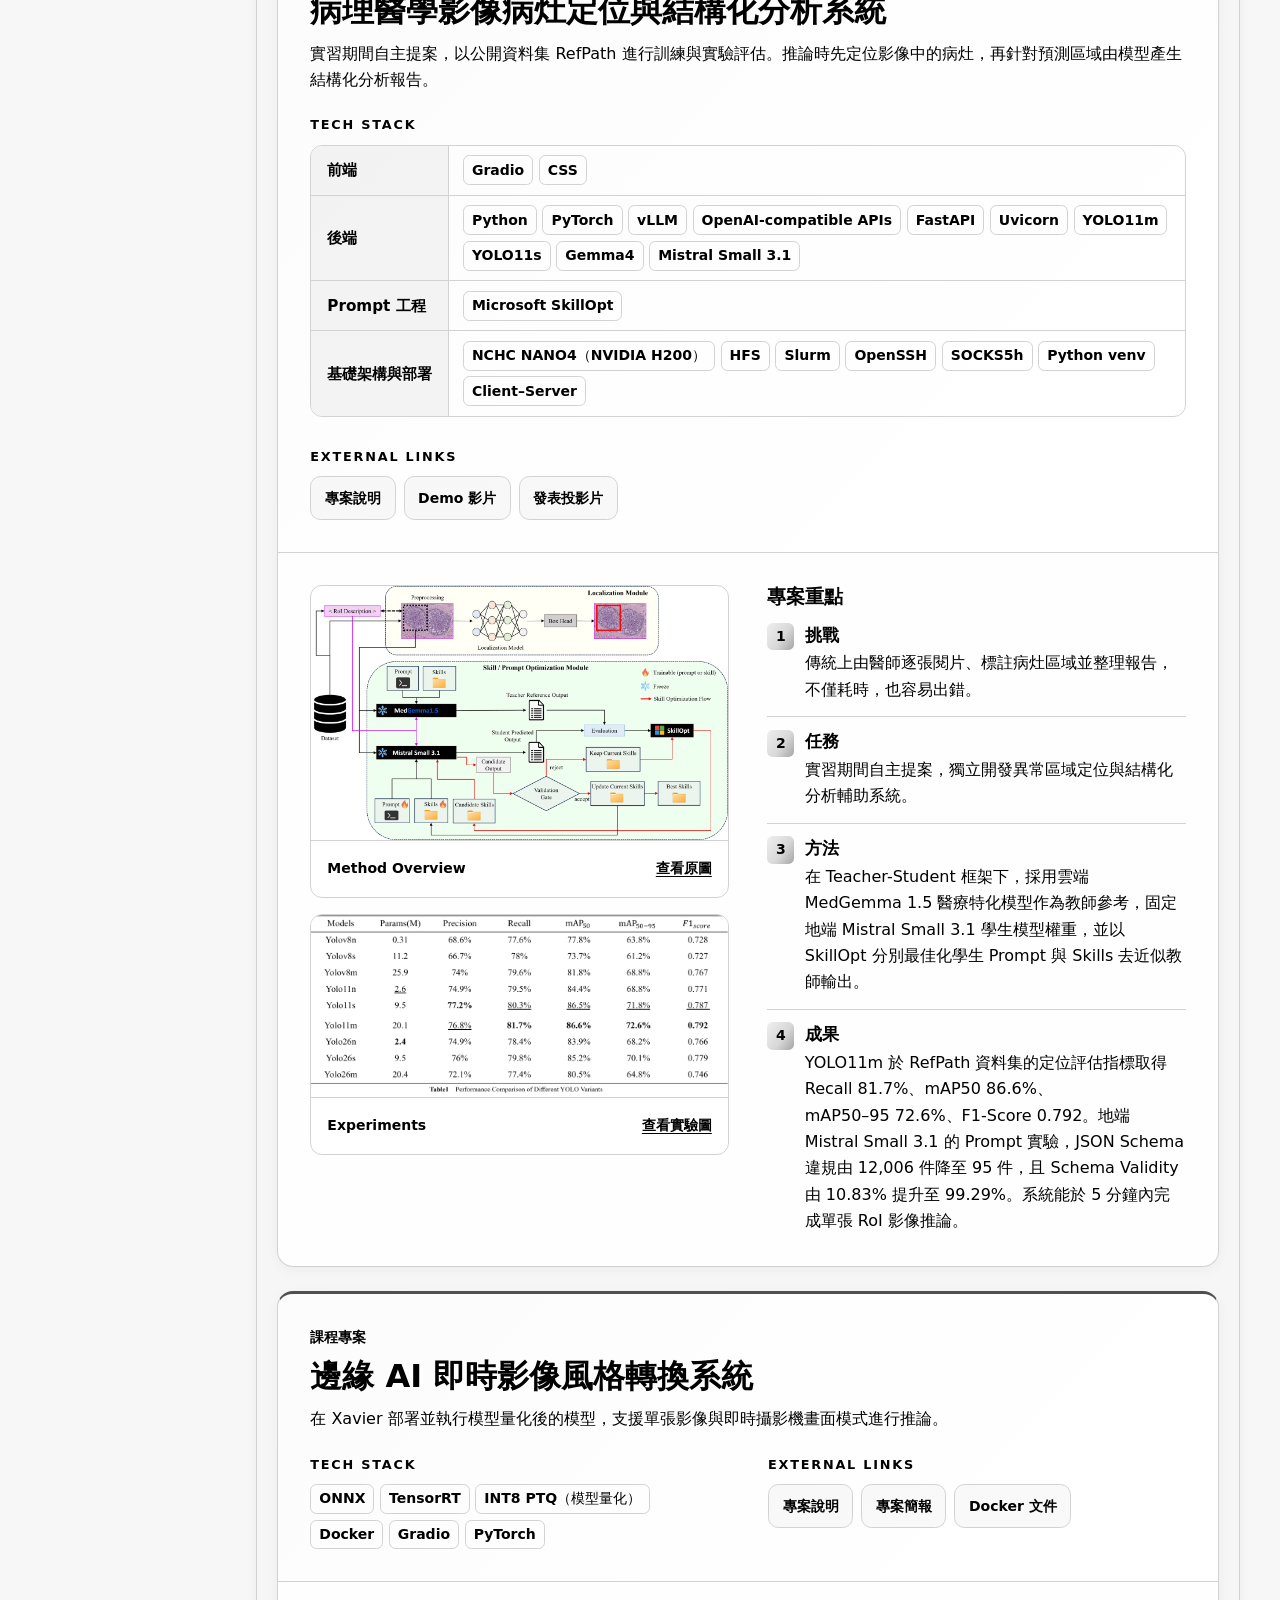
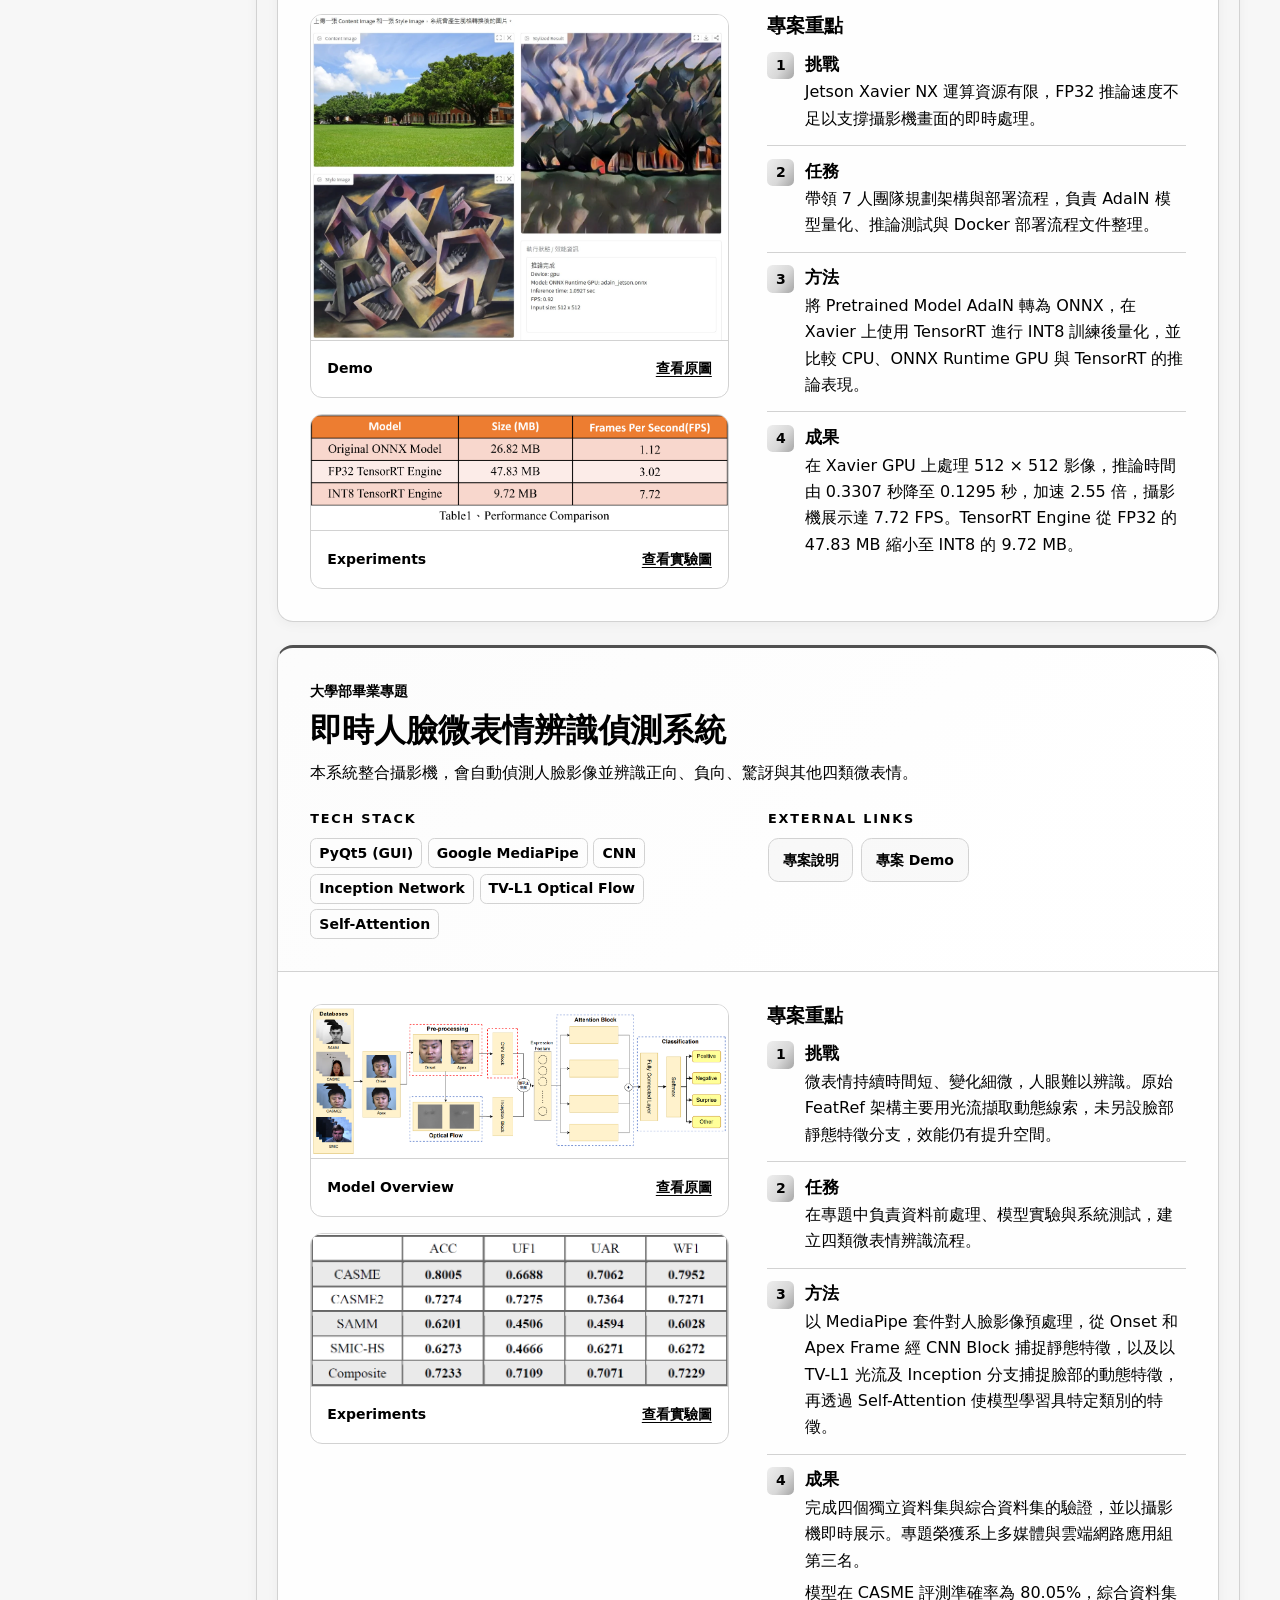
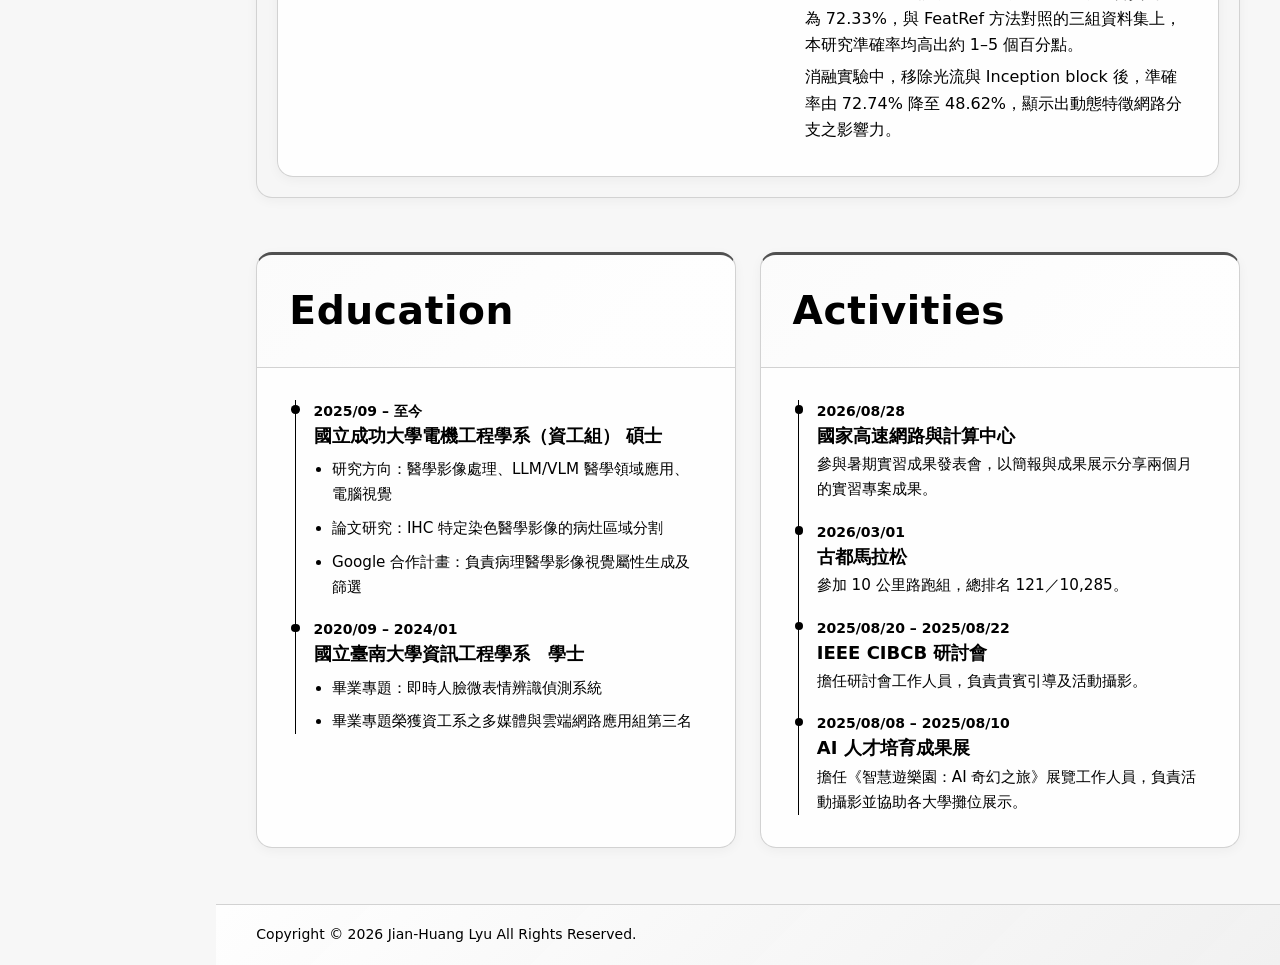
==== commit c9b6dbaa: "Remove the forest and beach backgrounds Keep the particle network as the only background scene, with" ====
--- a/index.html
+++ b/index.html
@@ -10,8 +10,8 @@
     <meta property="og:description" content="電腦視覺、多模態 AI、醫學影像與邊緣部署作品集。">
     <title>呂建篁 Jian-Huang Lyu｜個人作品集</title>
     <link rel="stylesheet" href="css/styles.css">
-    <link rel="stylesheet" href="css/portfolio.css?v=68649d028d74">
-    <script src="js/scripts.js?v=33ed504b6211" defer></script>
+    <link rel="stylesheet" href="css/portfolio.css?v=9a0b4124f40e">
+    <script src="js/scripts.js?v=5c965fefacd4" defer></script>
     <script src="js/image-viewer.js?v=9336eaff604a" defer></script>
     <script src="js/particles.js?v=5f75fa9fdac9" defer></script>
 </head>
@@ -19,13 +19,6 @@
     <div class="site-background" aria-hidden="true">
         <div class="background-scene" data-background="particles">
             <canvas></canvas>
-        </div>
-        <div class="background-scene" data-background="forest" hidden>
-            <img src="assets/img/forest-10s.webp" width="854" height="480" alt="" loading="lazy" decoding="async" fetchpriority="low">
-        </div>
-        <div class="background-scene" data-background="beach" hidden>
-            <img src="assets/img/beach-poster.webp" width="960" height="540" alt="" loading="lazy" decoding="async" fetchpriority="low">
-            <video id="beach-background-video" data-background-src="assets/video/beach.mp4?v=7dfe1536e0ed" autoplay muted loop playsinline preload="none"></video>
         </div>
     </div>
     <a class="skip-link visually-hidden-focusable" href="#main-content">跳到主要內容</a>
@@ -74,12 +67,9 @@
                             背景
                             <select id="portfolio-background">
                                 <option value="particles">粒子</option>
-                                <option value="forest">森林</option>
-                                <option value="beach" disabled>海灘</option>
                                 <option value="none">無</option>
                             </select>
                         </label>
-                        <button type="button" class="btn btn-header background-toggle" id="background-toggle" aria-controls="beach-background-video" hidden>播放背景</button>
                     </div>
                 </div>
             </nav>
--- a/css/portfolio.css
+++ b/css/portfolio.css
@@ -49,28 +49,17 @@
   line-height: 1.65;
 }
 
+/* 粒子背景：卡片約 84% 不透明確保內文好讀；動畫持續重繪，側邊欄不做背景模糊 */
 .portfolio:has(> .site-background:not([hidden])) {
-  --panel-surface: color-mix(in srgb, var(--surface) 66%, transparent);
-  --panel-wash: color-mix(in srgb, var(--wash) 63%, transparent);
+  --panel-surface: color-mix(in srgb, var(--surface) 84%, transparent);
+  --panel-wash: color-mix(in srgb, var(--wash) 82%, transparent);
   --inset-surface: color-mix(in srgb, var(--surface) 34%, transparent);
   --inset-wash: color-mix(in srgb, var(--wash) 38%, transparent);
   --chrome-gradient: linear-gradient(135deg, var(--panel-surface), var(--panel-wash));
-  --chrome-backdrop: blur(10px);
+  --chrome-backdrop: none;
   --portrait-gradient: linear-gradient(145deg, var(--panel-surface) 15%, var(--panel-wash) 100%);
   --nav-scrim: color-mix(in srgb, var(--shadow-ink) 48%, transparent);
   isolation: isolate;
-}
-
-/* The fixed navigation can use its tinted gradient over video without filtering every frame. */
-.portfolio:has(> .site-background video.has-frame) {
-  --chrome-backdrop: none;
-}
-
-/* 粒子背景：卡片約 84% 不透明確保內文好讀；動畫持續重繪，側邊欄同樣不做背景模糊 */
-.portfolio:has(> .site-background:not([hidden]) > .background-scene[data-background="particles"]:not([hidden])) {
-  --panel-surface: color-mix(in srgb, var(--surface) 84%, transparent);
-  --panel-wash: color-mix(in srgb, var(--wash) 82%, transparent);
-  --chrome-backdrop: none;
 }
 
 .site-background {
@@ -83,41 +72,20 @@
 }
 
 .background-scene,
-.background-scene > :is(img, video, canvas),
-.site-background::after {
+.background-scene > canvas {
   position: absolute;
   inset: 0;
 }
 
-.background-scene > :is(img, video, canvas) {
+.background-scene > canvas {
   display: block;
   width: 100%;
   height: 100%;
-  object-fit: cover;
-}
-
-.background-scene > video {
-  opacity: 0;
-}
-
-.background-scene > video.has-frame {
-  opacity: 1;
-}
-
-.site-background::after {
-  content: "";
-  background: linear-gradient(180deg,
-    color-mix(in srgb, var(--wash) 32%, transparent),
-    color-mix(in srgb, var(--canvas) 40%, transparent));
-}
-
-/* 粒子場景：中間白、四周淡灰的放射漸層，並移除霧面遮罩 */
+}
+
+/* 粒子場景：中間白、四周淡灰的放射漸層 */
 .background-scene[data-background="particles"] {
   background: radial-gradient(ellipse at 50% 45%, var(--surface) 25%, var(--tint) 125%);
-}
-
-.site-background:has(> .background-scene[data-background="particles"]:not([hidden]))::after {
-  display: none;
 }
 
 .portfolio a {
@@ -370,11 +338,6 @@
 
 .site-footer .background-controls {
   margin-top: 0;
-}
-
-.background-toggle {
-  width: 100%;
-  margin-top: 0.65rem;
 }
 
 .portfolio #layoutSidenav #layoutSidenav_content {
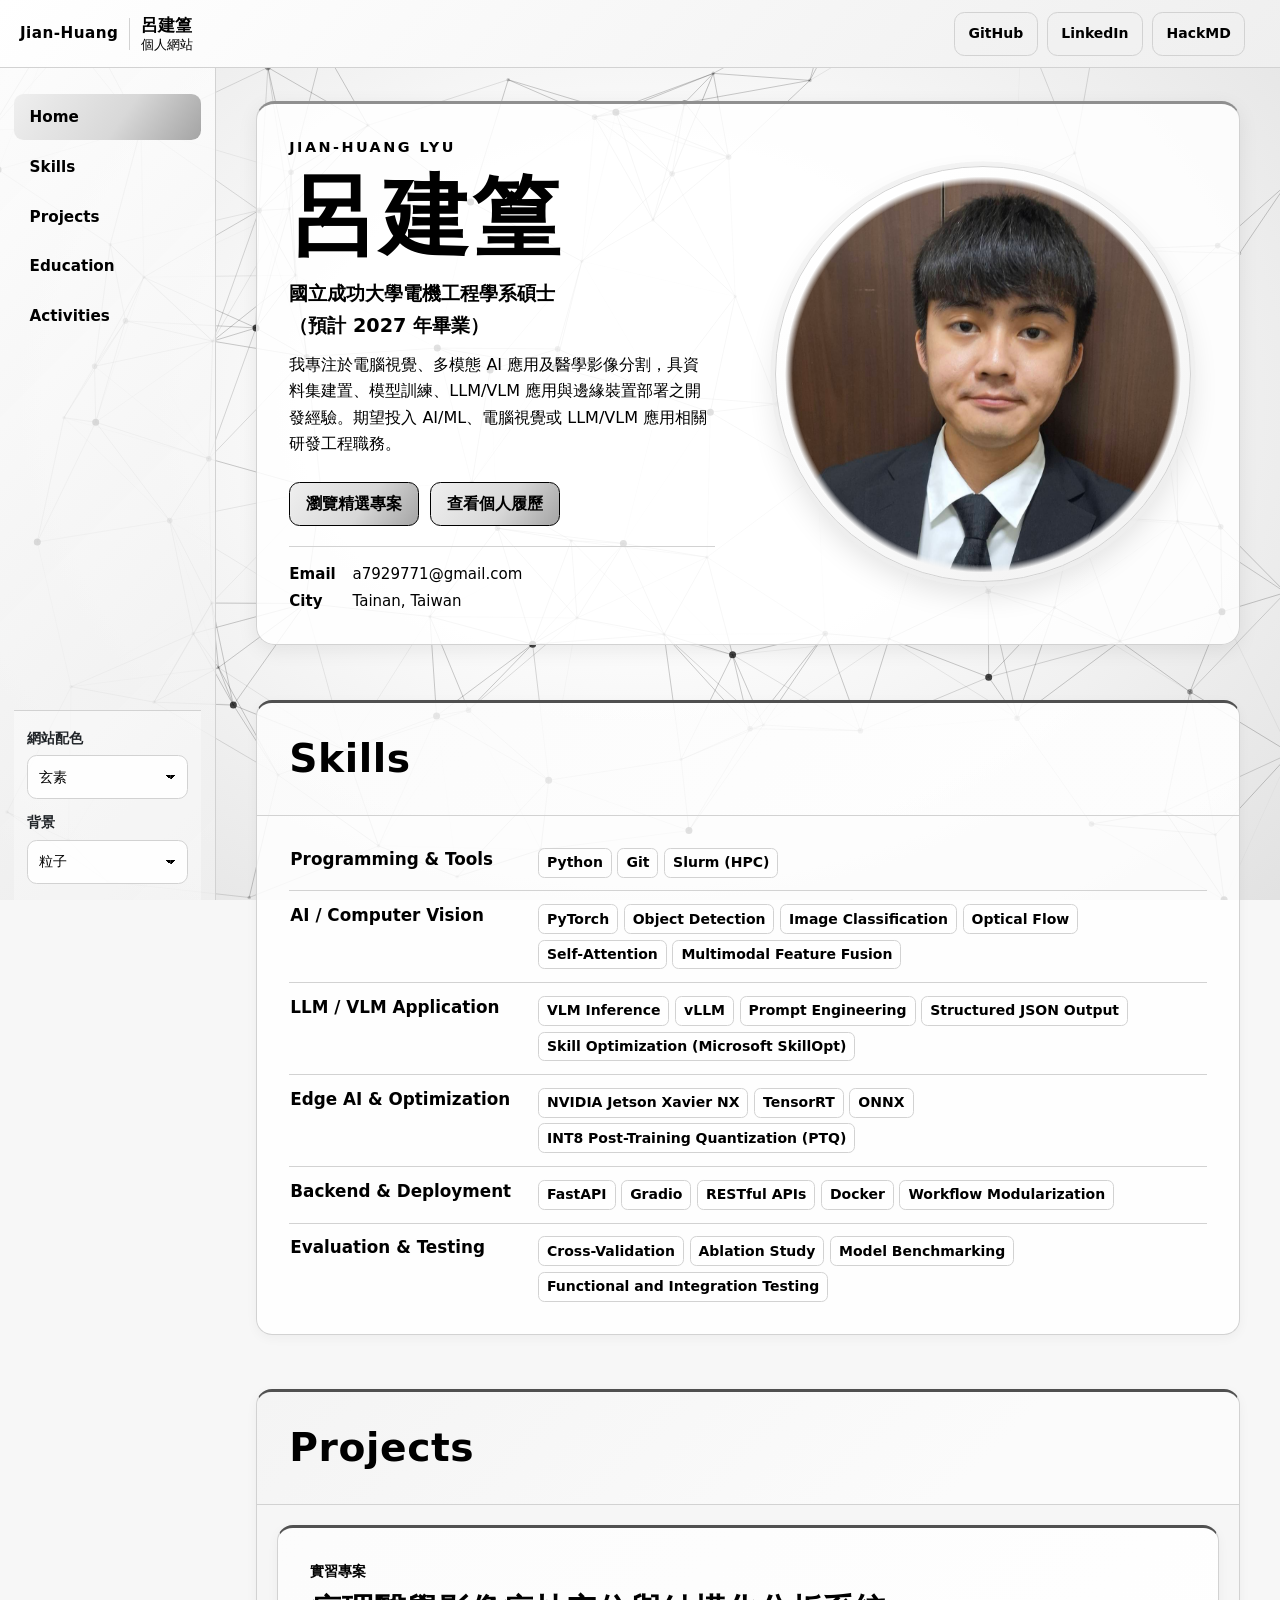
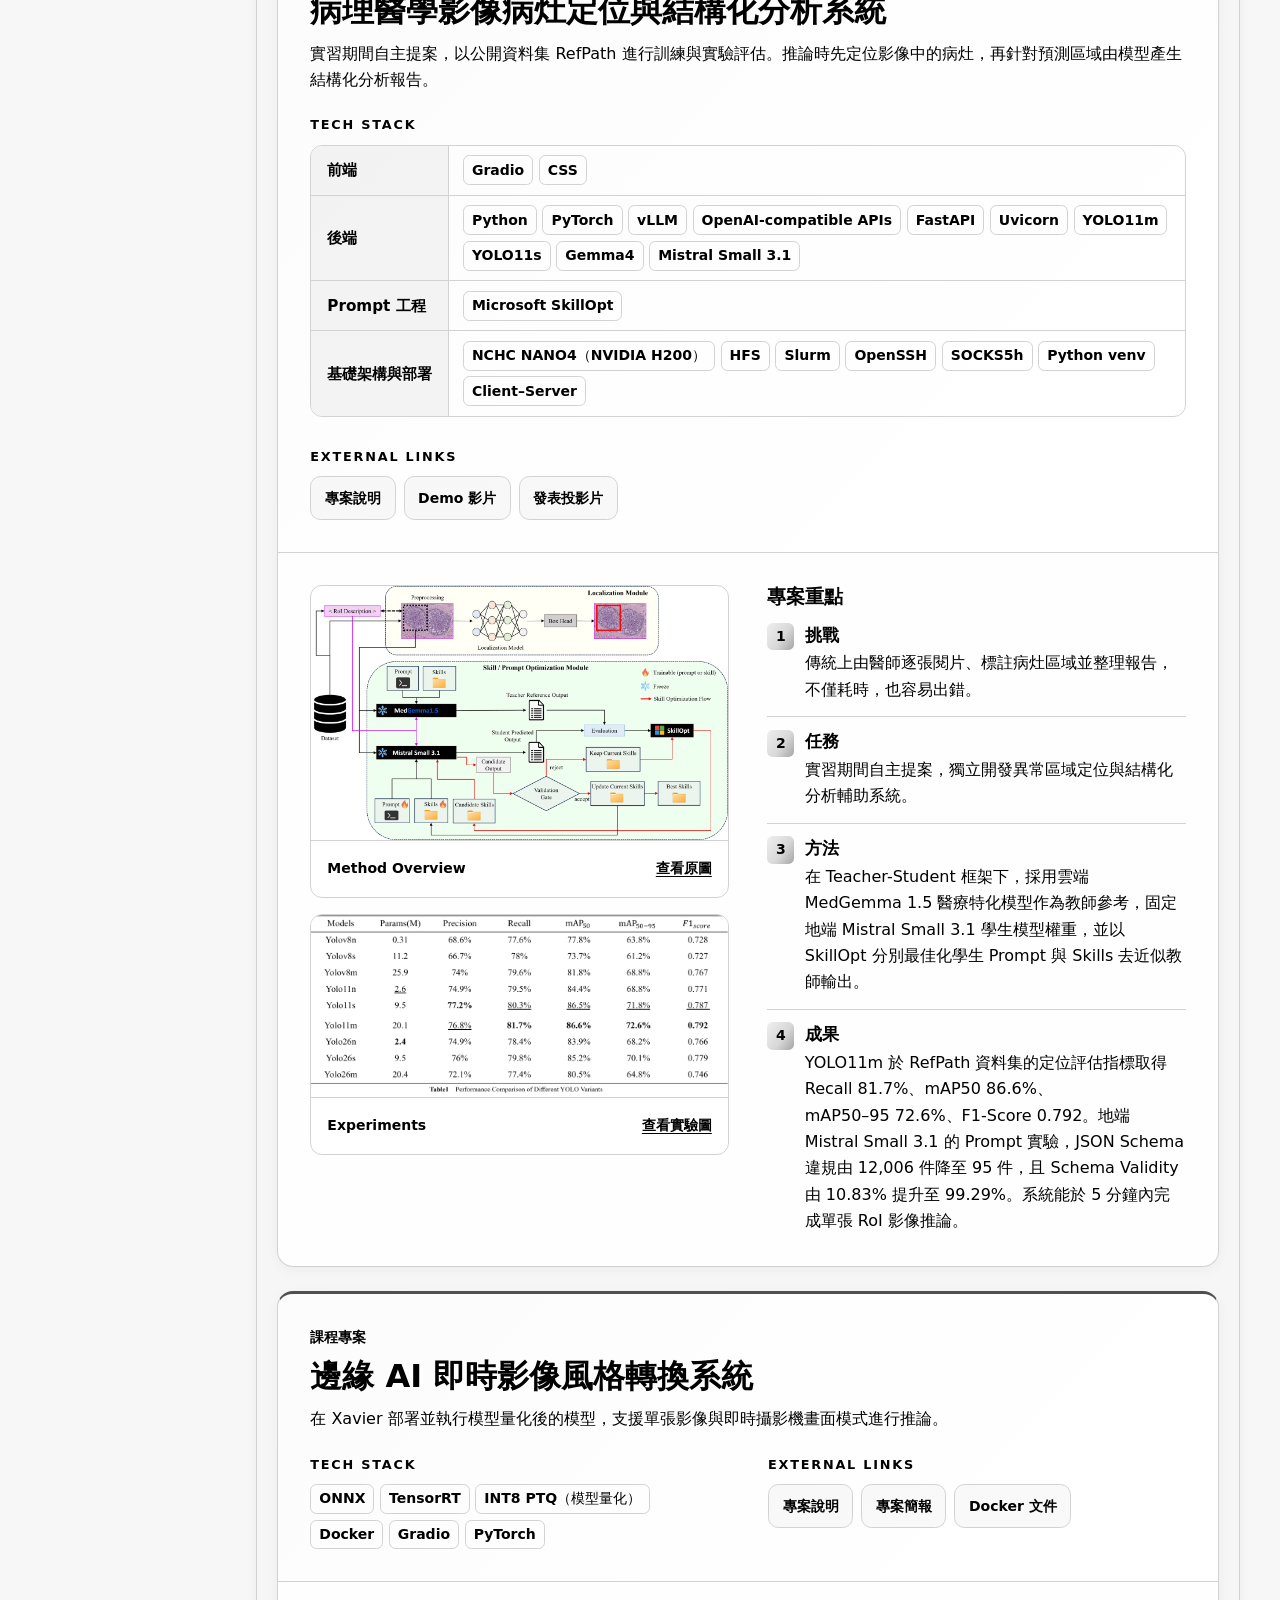
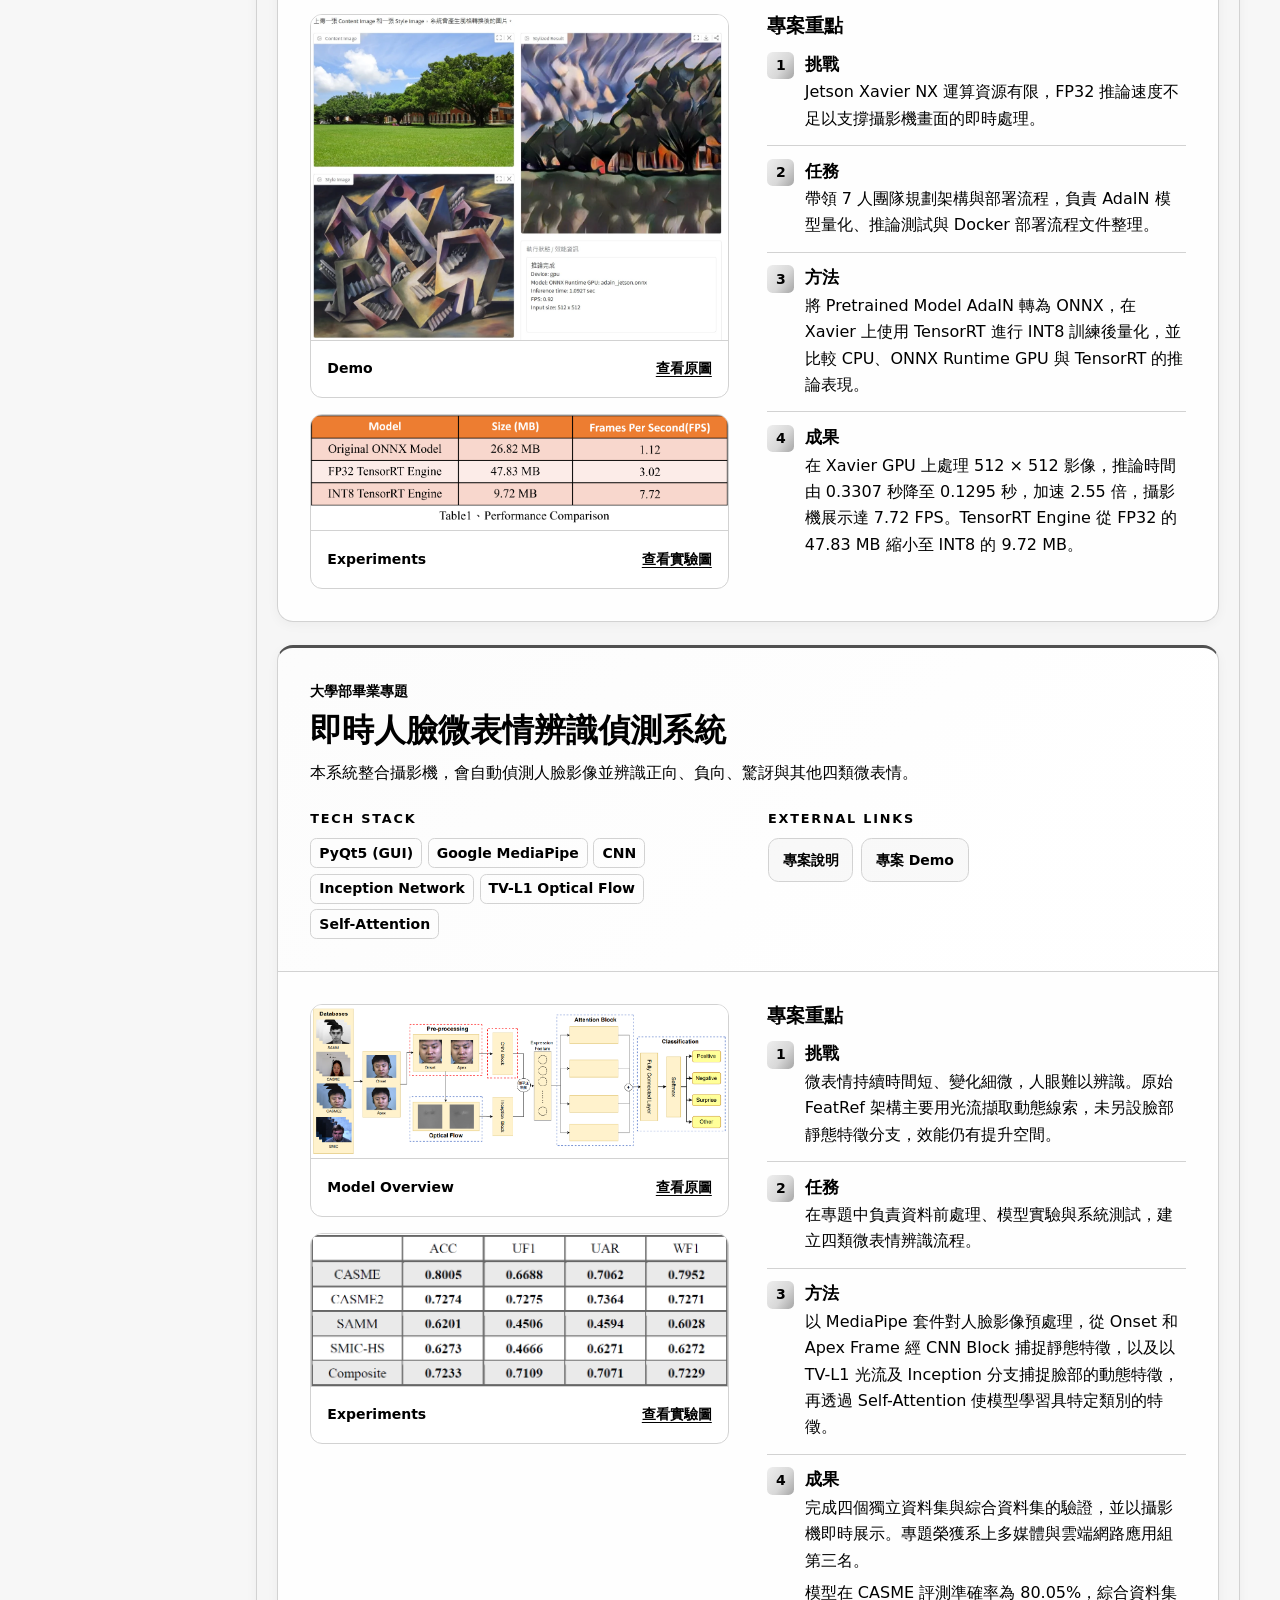
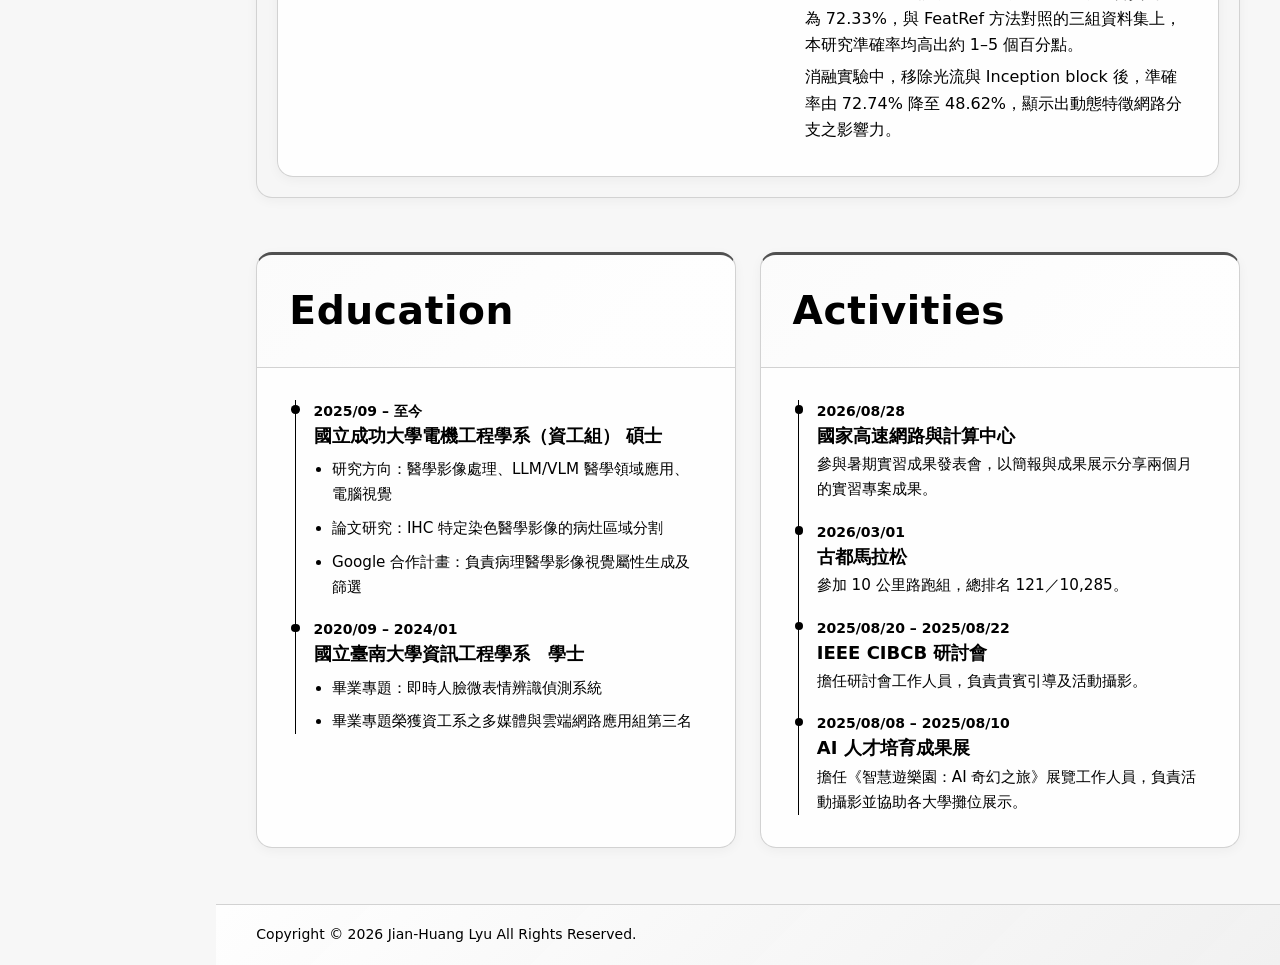
==== commit 4ba6def3: "Show a GoatCounter visitor count in the footer Load GoatCounter on the home page and read the public" ====
--- a/index.html
+++ b/index.html
@@ -11,9 +11,10 @@
     <title>呂建篁 Jian-Huang Lyu｜個人作品集</title>
     <link rel="stylesheet" href="css/styles.css">
     <link rel="stylesheet" href="css/portfolio.css?v=9a0b4124f40e">
-    <script src="js/scripts.js?v=5c965fefacd4" defer></script>
+    <script src="js/scripts.js?v=12cb07d0e895" defer></script>
     <script src="js/image-viewer.js?v=9336eaff604a" defer></script>
     <script src="js/particles.js?v=5f75fa9fdac9" defer></script>
+    <script data-goatcounter="https://jianhuanglyu.goatcounter.com/count" async src="https://gc.zgo.at/count.js"></script>
 </head>
 <body class="portfolio sb-nav-fixed">
     <div class="site-background" aria-hidden="true">
@@ -541,6 +542,7 @@
             <footer class="site-footer">
                 <div class="portfolio-shell">
                     <span>Copyright © 2026 Jian-Huang Lyu All Rights Reserved.</span>
+                    <span class="visitor-count" hidden>累計訪客 <span data-visitor-count></span> 人次</span>
                 </div>
             </footer>
         </div>
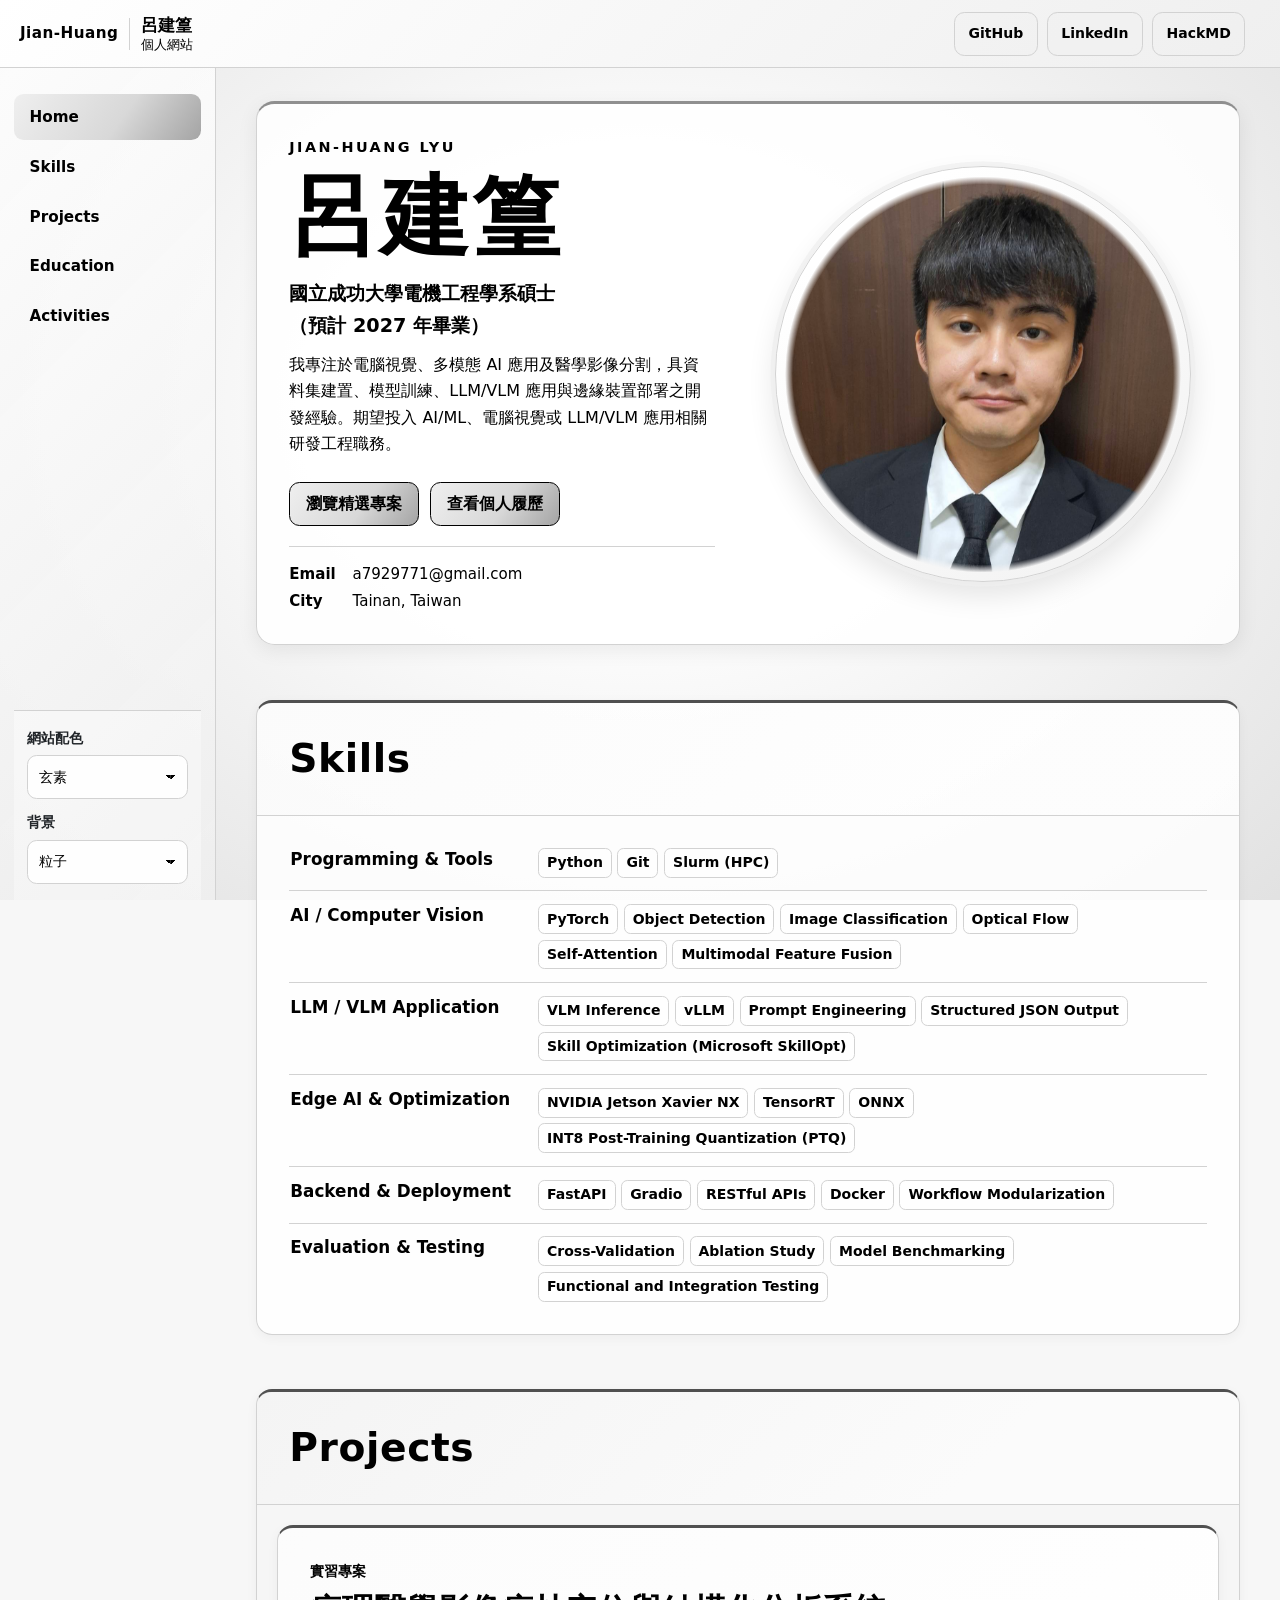
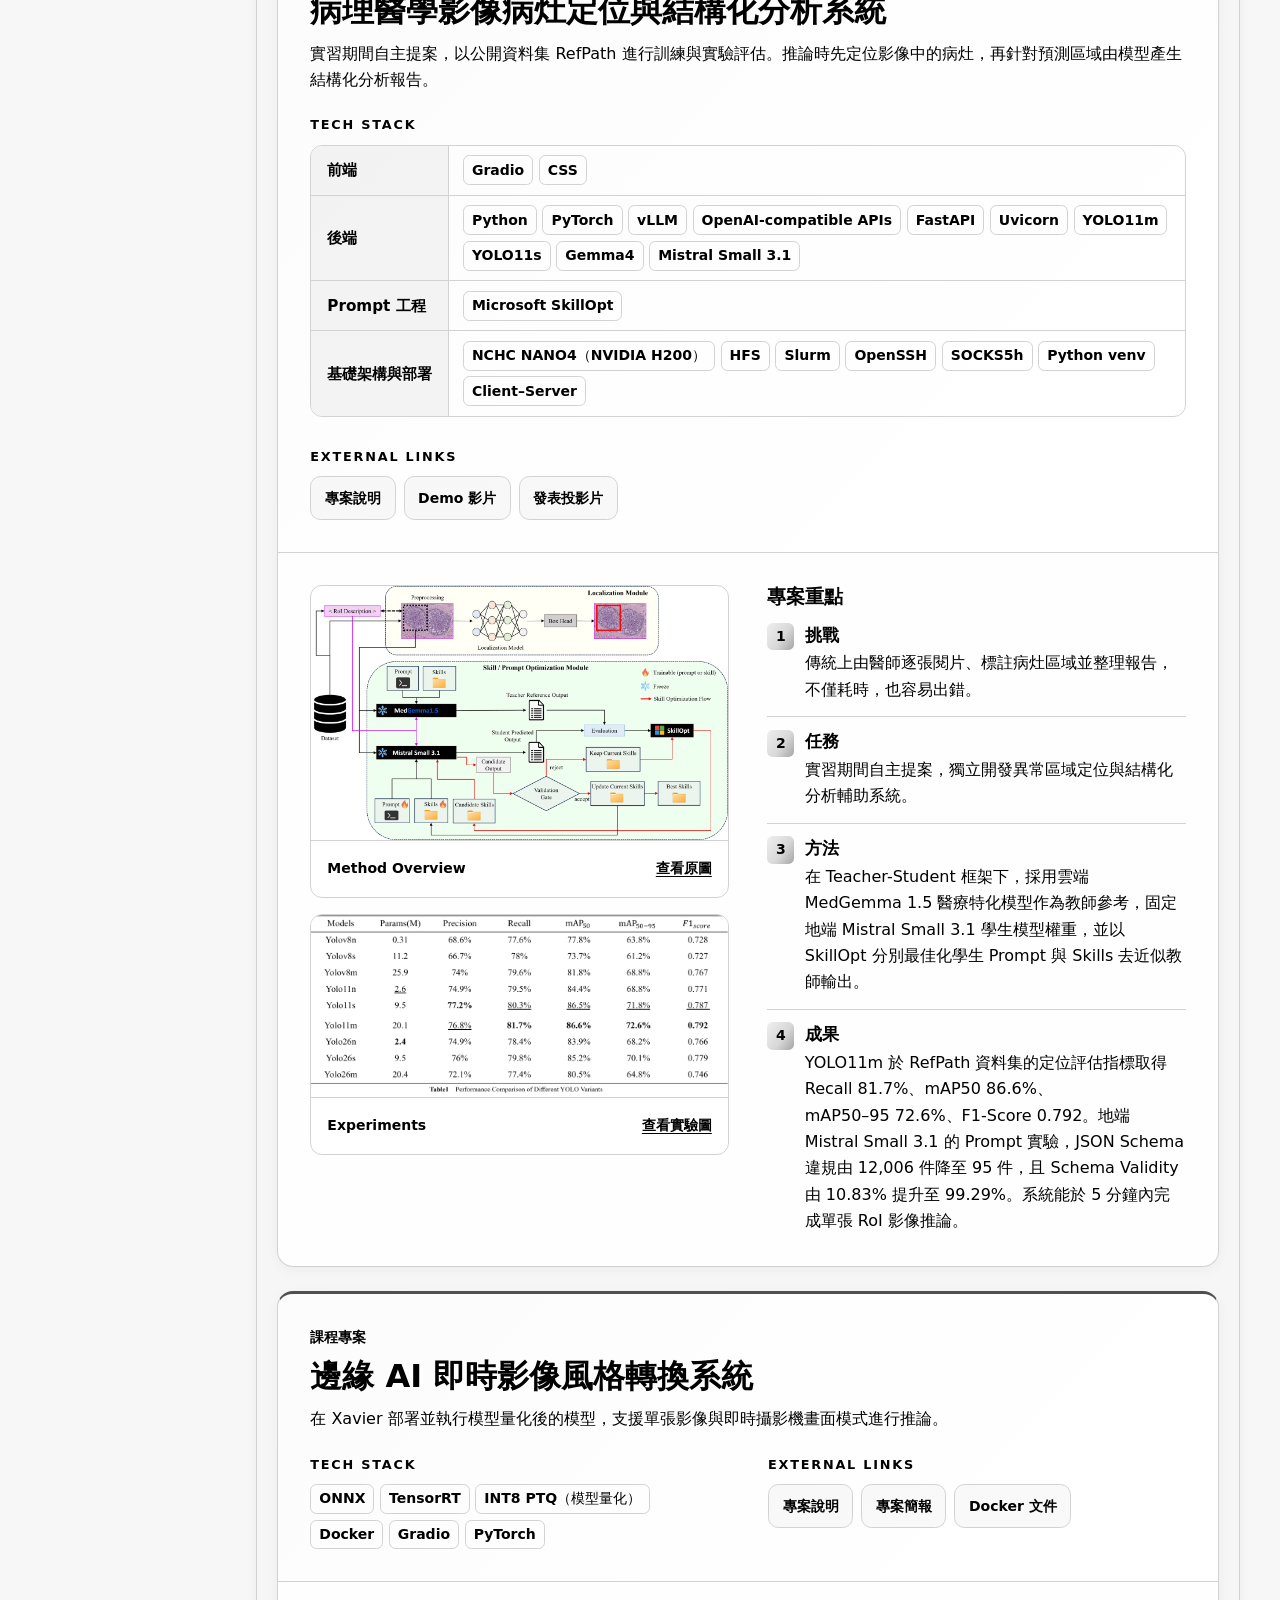
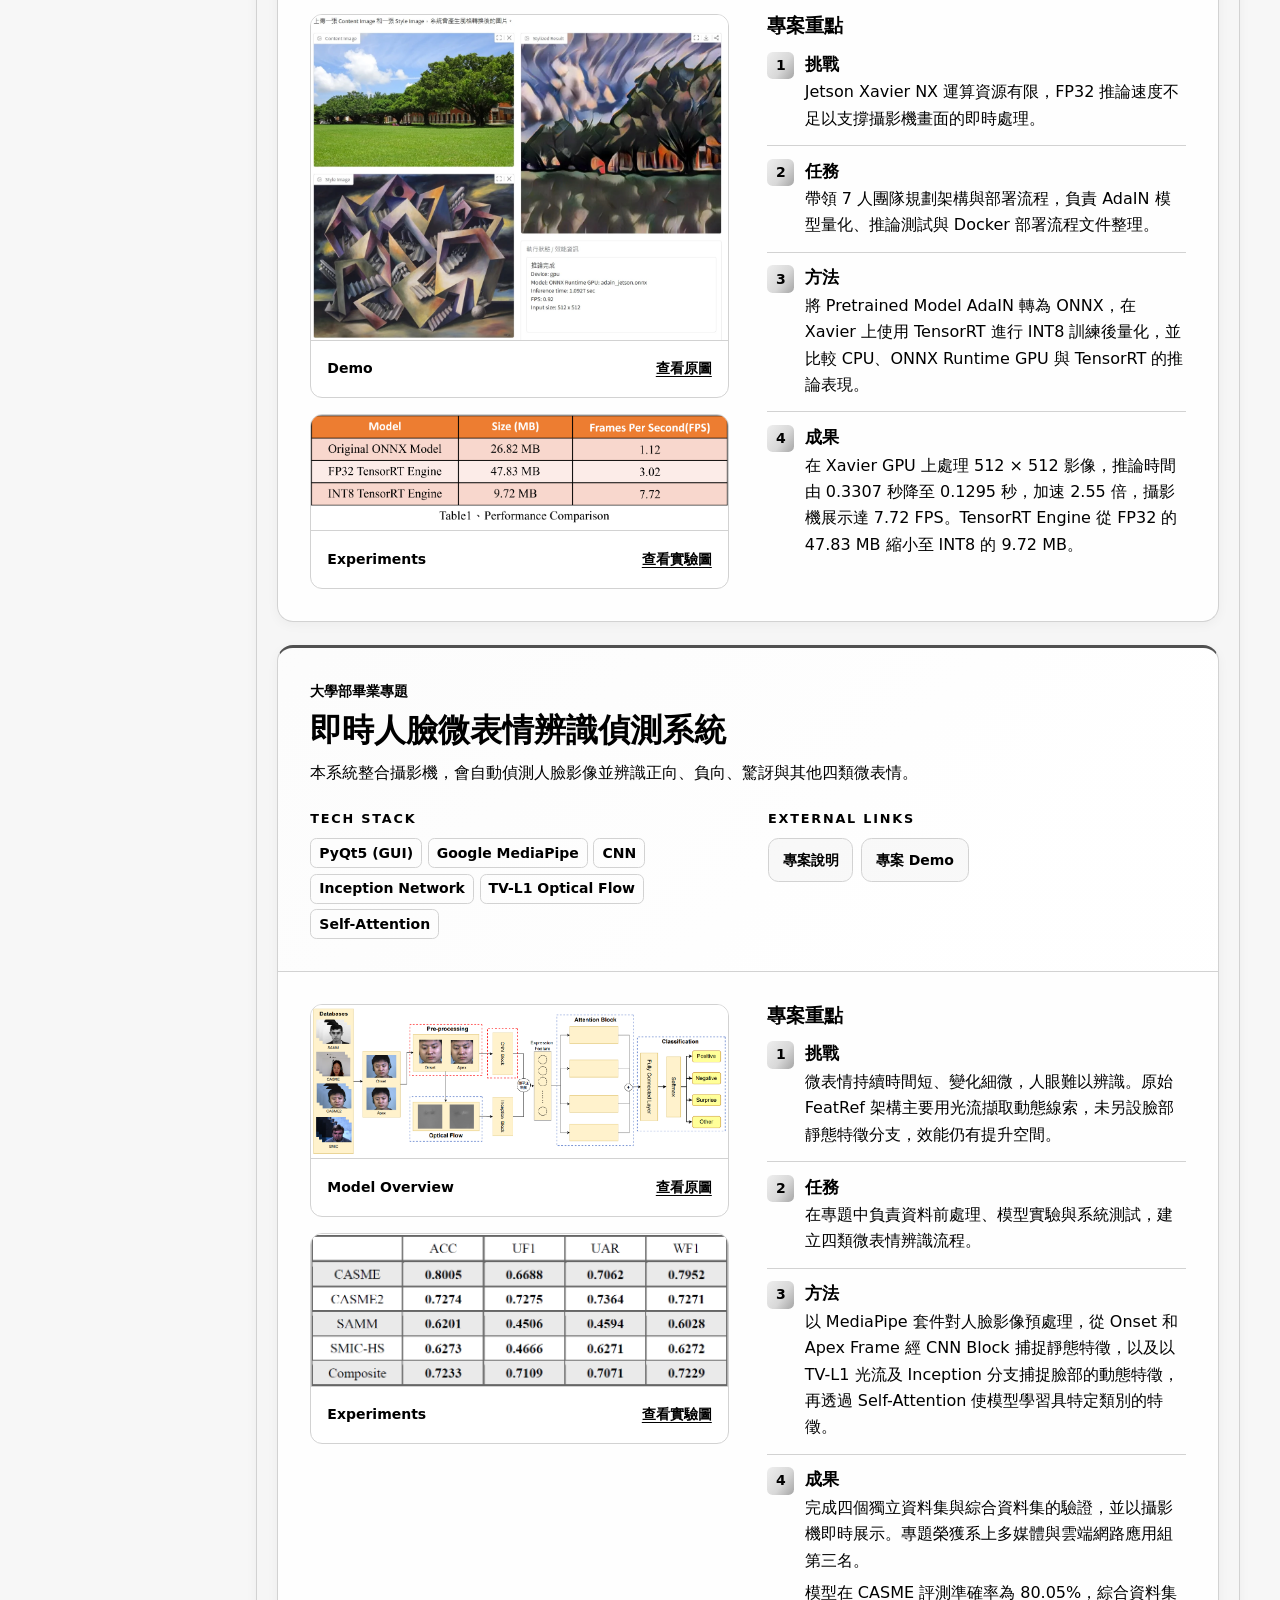
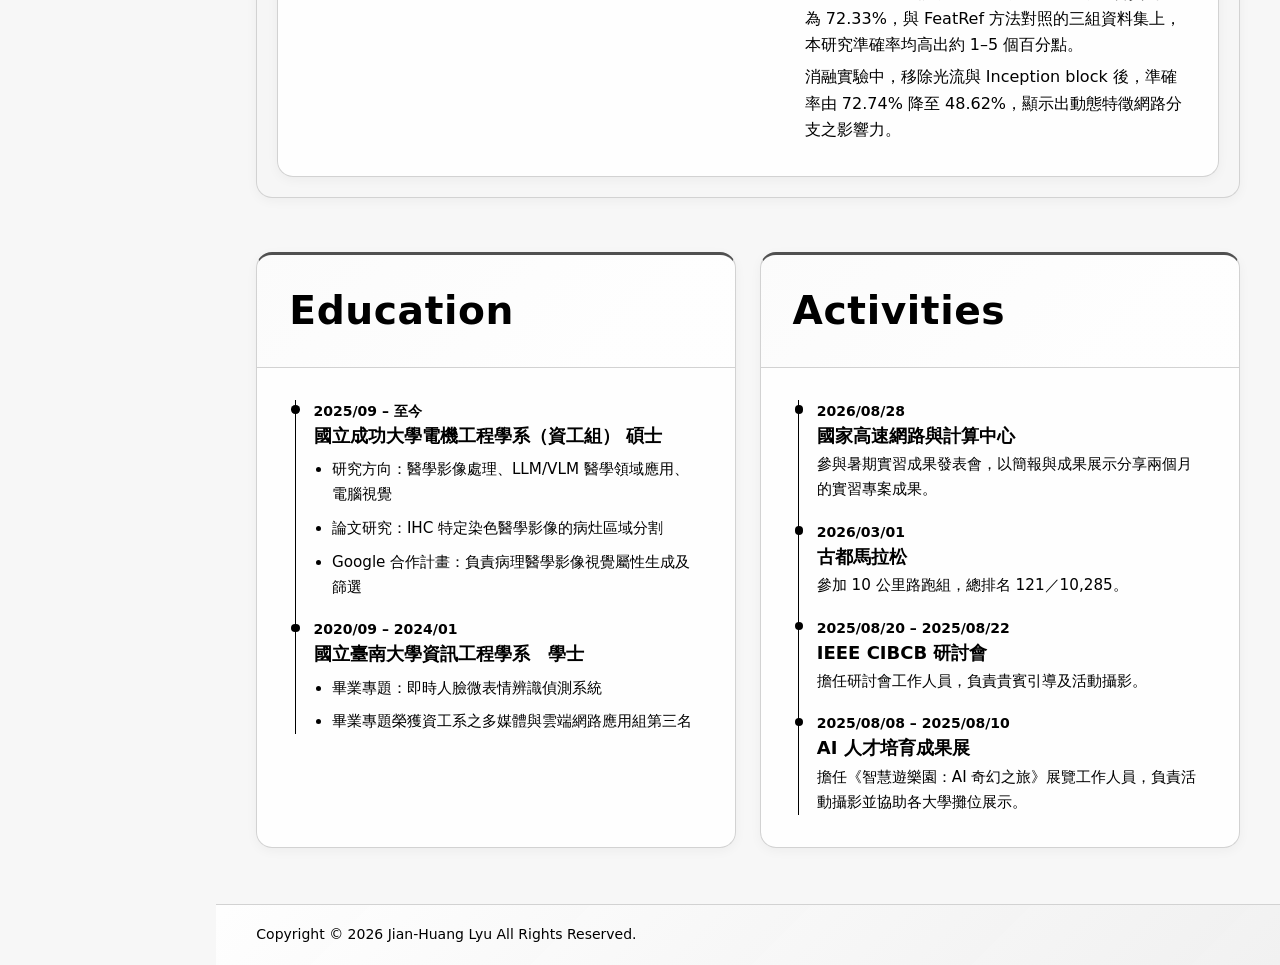
==== commit 322c56da: "Show today's visitors next to the total and keep zero counts visible Read GoatCounter's TOTAL.json t" ====
--- a/index.html
+++ b/index.html
@@ -11,7 +11,7 @@
     <title>呂建篁 Jian-Huang Lyu｜個人作品集</title>
     <link rel="stylesheet" href="css/styles.css">
     <link rel="stylesheet" href="css/portfolio.css?v=9a0b4124f40e">
-    <script src="js/scripts.js?v=12cb07d0e895" defer></script>
+    <script src="js/scripts.js?v=096508eb834c" defer></script>
     <script src="js/image-viewer.js?v=9336eaff604a" defer></script>
     <script src="js/particles.js?v=5f75fa9fdac9" defer></script>
     <script data-goatcounter="https://jianhuanglyu.goatcounter.com/count" async src="https://gc.zgo.at/count.js"></script>
@@ -542,7 +542,7 @@
             <footer class="site-footer">
                 <div class="portfolio-shell">
                     <span>Copyright © 2026 Jian-Huang Lyu All Rights Reserved.</span>
-                    <span class="visitor-count" hidden>累計訪客 <span data-visitor-count></span> 人次</span>
+                    <span class="visitor-count" hidden><span data-visitor-today hidden>今日訪客 <span data-visitor-count="today"></span> · </span>累計 <span data-visitor-count="total"></span> 人次</span>
                 </div>
             </footer>
         </div>
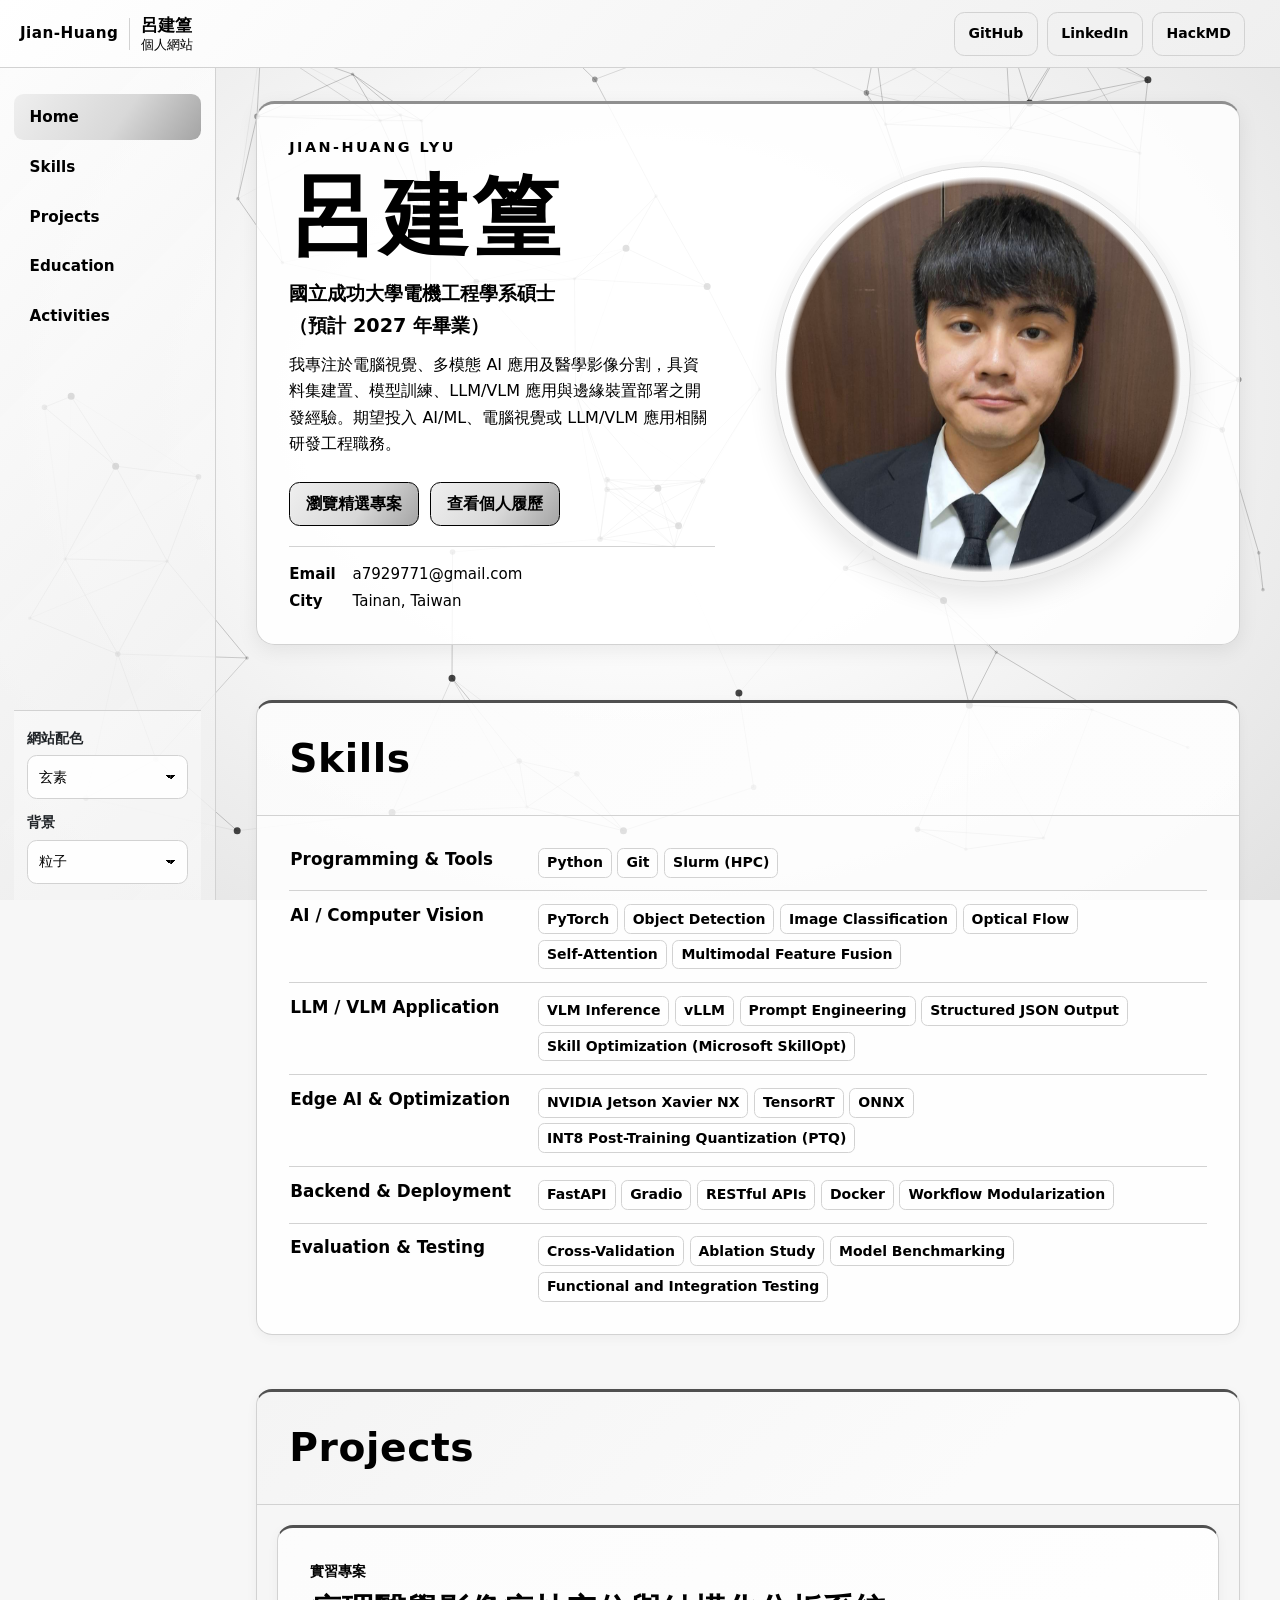
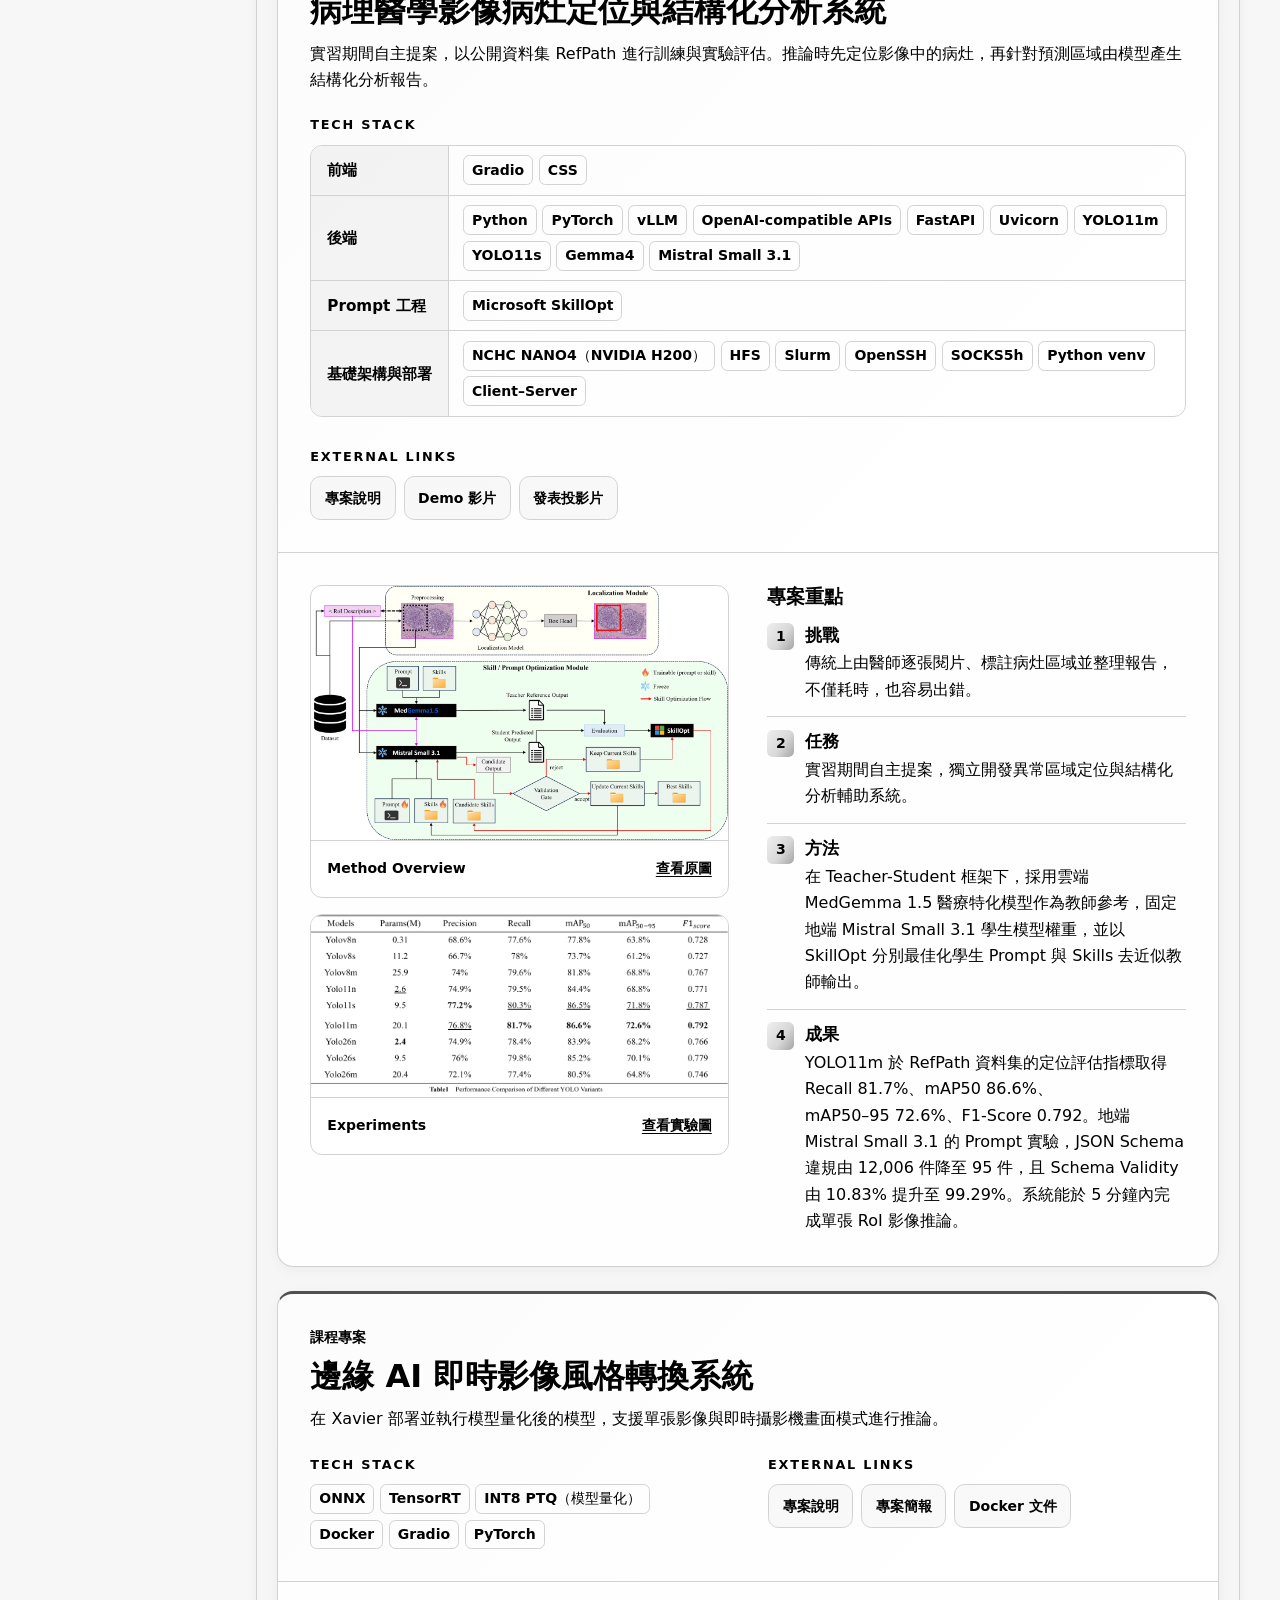
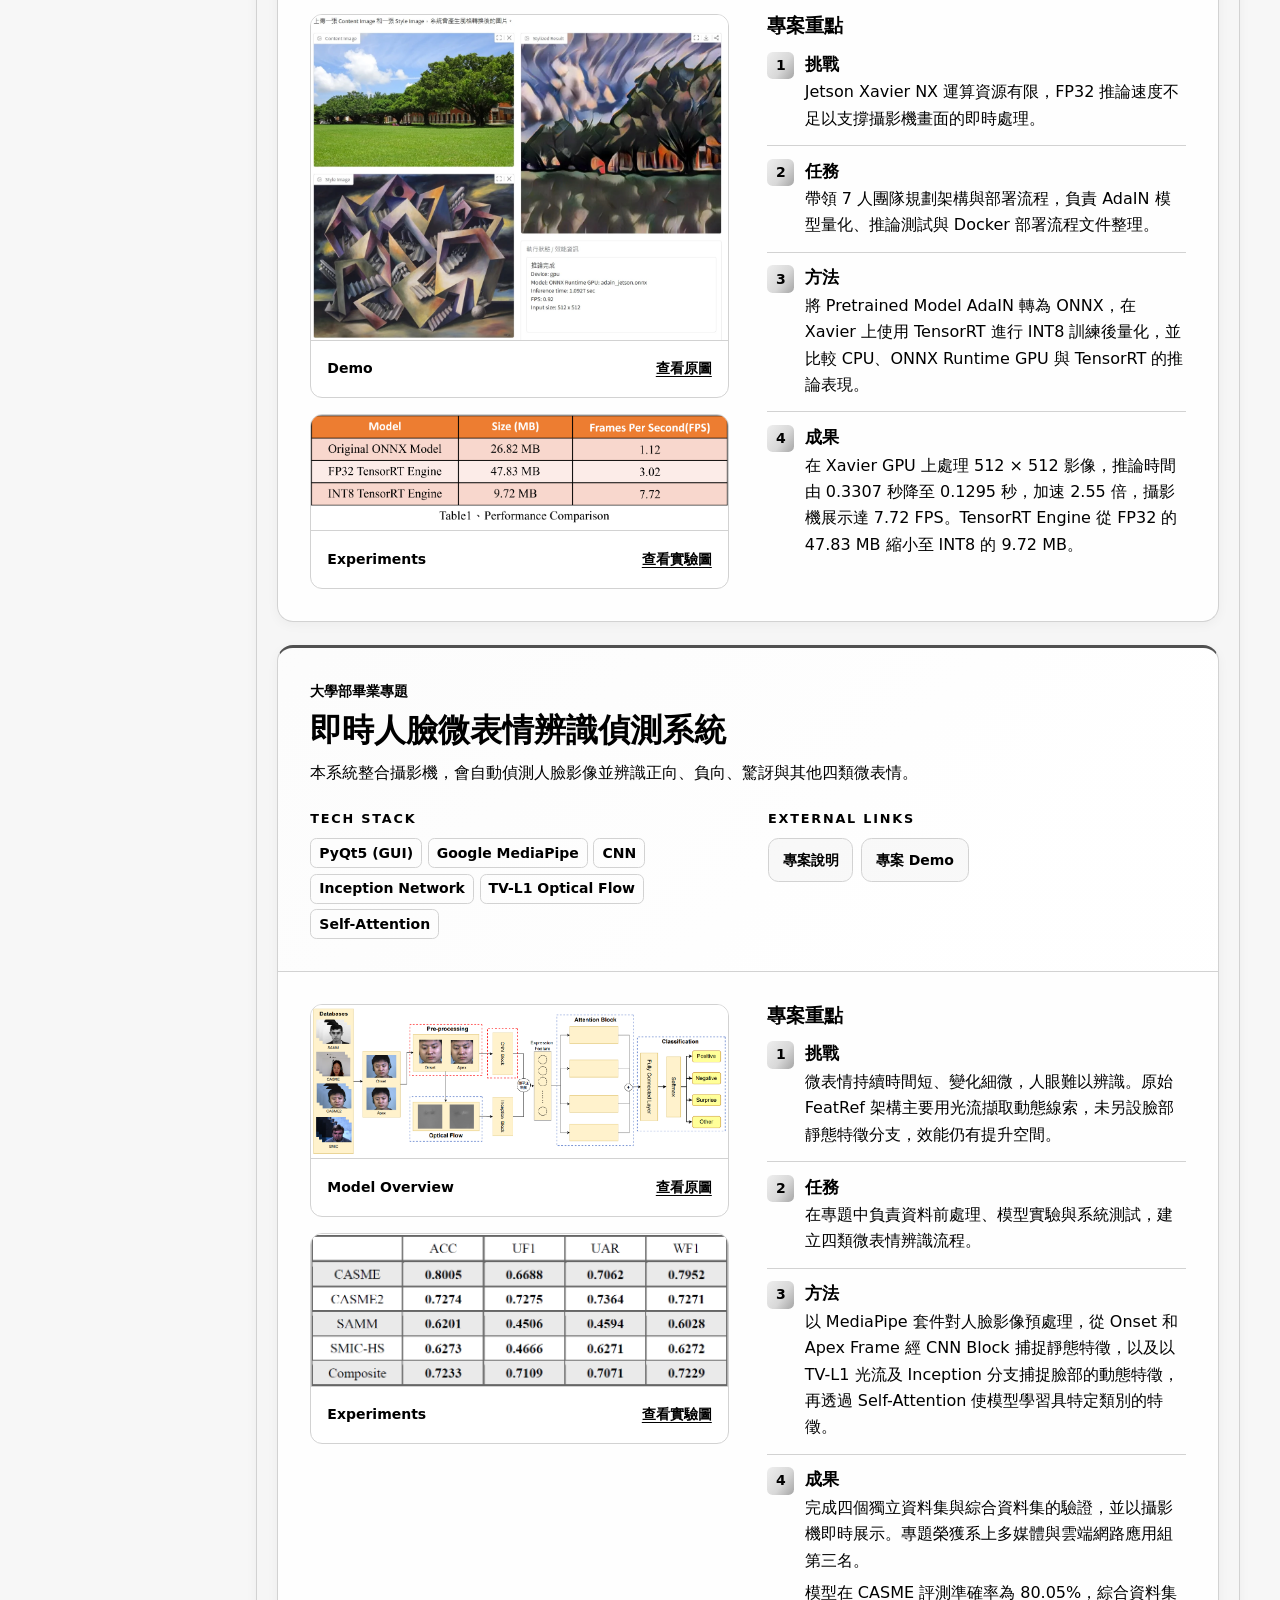
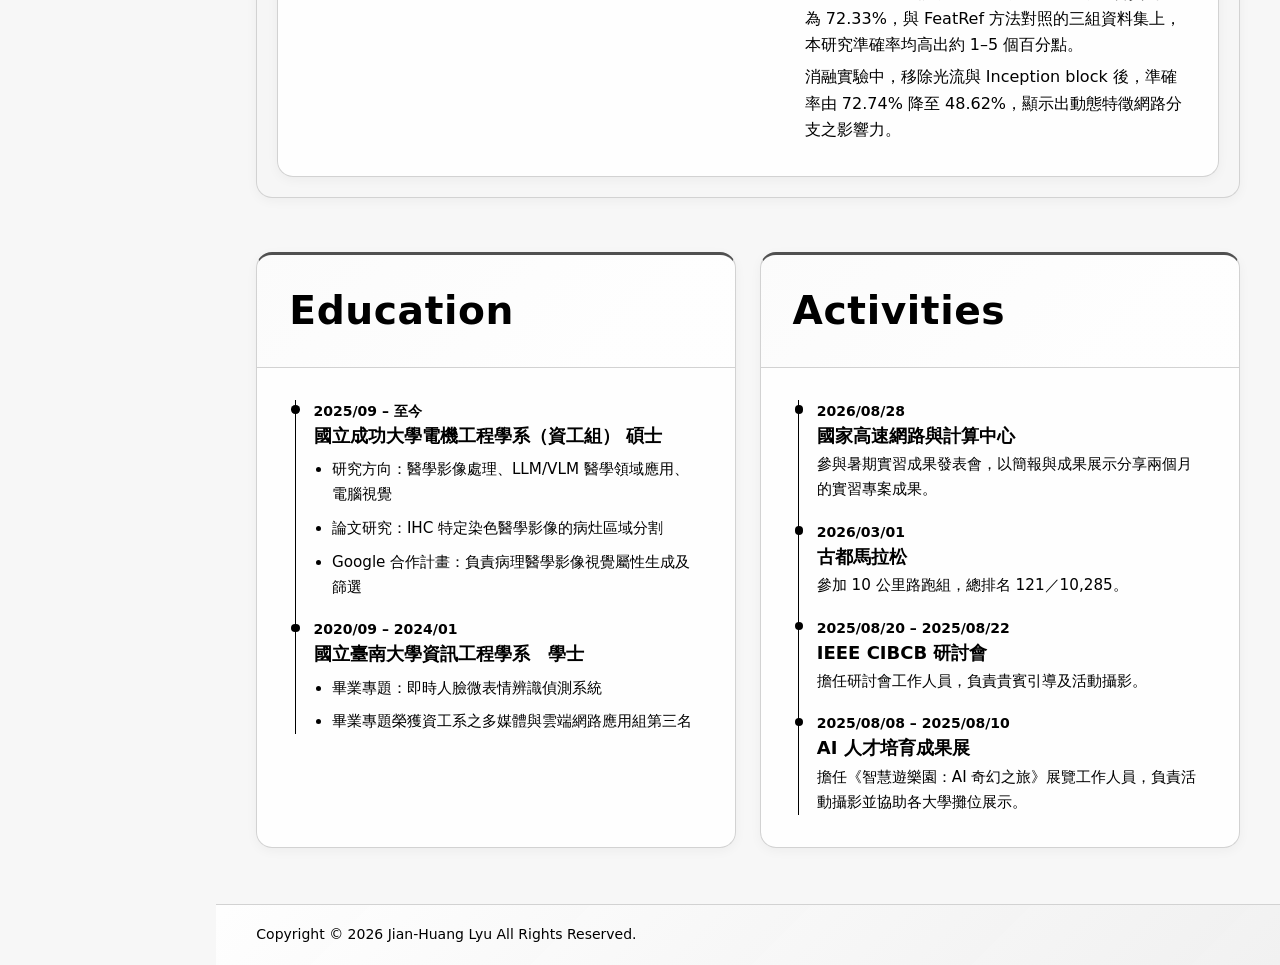
==== commit 29492f6d: "Count footer visitors with a self-hosted Cloudflare Worker GoatCounter's public counter sat behind a" ====
--- a/index.html
+++ b/index.html
@@ -11,7 +11,7 @@
     <title>呂建篁 Jian-Huang Lyu｜個人作品集</title>
     <link rel="stylesheet" href="css/styles.css">
     <link rel="stylesheet" href="css/portfolio.css?v=9a0b4124f40e">
-    <script src="js/scripts.js?v=096508eb834c" defer></script>
+    <script src="js/scripts.js?v=e78eb5826653" defer></script>
     <script src="js/image-viewer.js?v=9336eaff604a" defer></script>
     <script src="js/particles.js?v=5f75fa9fdac9" defer></script>
     <script data-goatcounter="https://jianhuanglyu.goatcounter.com/count" async src="https://gc.zgo.at/count.js"></script>
@@ -542,7 +542,7 @@
             <footer class="site-footer">
                 <div class="portfolio-shell">
                     <span>Copyright © 2026 Jian-Huang Lyu All Rights Reserved.</span>
-                    <span class="visitor-count" hidden><span data-visitor-today hidden>今日訪客 <span data-visitor-count="today"></span> · </span>累計 <span data-visitor-count="total"></span> 人次</span>
+                    <span class="visitor-count" data-counter="https://jhweb-visitors.jianhuanglyu.workers.dev" hidden>今日訪客 <span data-visitor-count="today"></span> · 累計 <span data-visitor-count="total"></span> 人次</span>
                 </div>
             </footer>
         </div>
